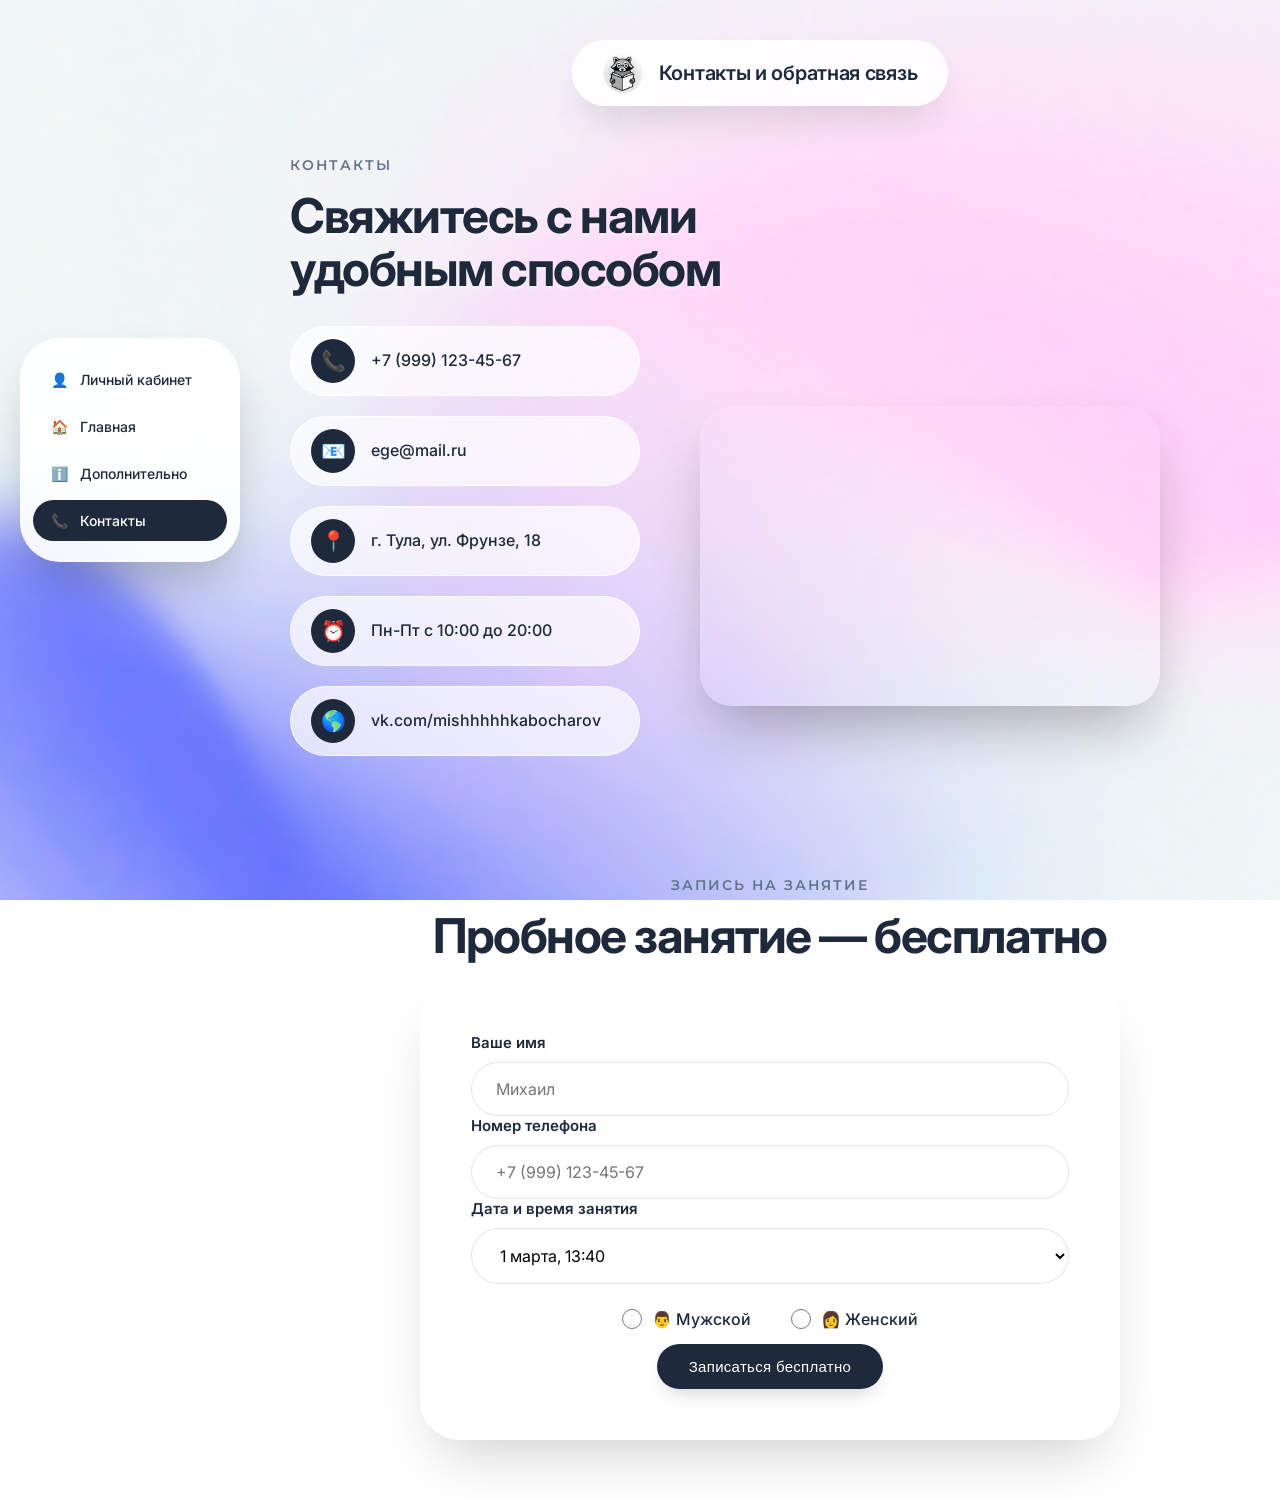
==== contacts.html @ 45a75437 "Update contacts.html" ====
<!DOCTYPE html>
<html lang="ru">
<head>
    <meta charset="UTF-8">
    <meta name="viewport" content="width=device-width, initial-scale=1.0">
    <title>Контакты — Подготовка к ЕГЭ по информатике</title>
    <link rel="stylesheet" href="/style.css">
    <link href="https://fonts.googleapis.com/css2?family=Inter:wght@400;500;600;700&family=Montserrat:wght@600&display=swap" rel="stylesheet">
    
    <!-- Подключение API Яндекс Карт с вашим ключом -->
    <script src="https://api-maps.yandex.ru/2.1/?apikey=f5c2d8ea-618f-4a41-a942-e3aebcf95d36&lang=ru_RU" type="text/javascript"></script>
</head>
<body>    
    <div class="sidebar">
        <ul>
            <li><a href="lk_prew.html"><span>👤</span> <span>Личный кабинет</span></a></li>
            <li><a href="index.html"><span>🏠</span> <span>Главная</span></a></li>
            <li><a href="info.html"><span>ℹ️</span> <span>Дополнительно</span></a></li>
            <li><a href="contacts.html" class="active"><span>📞</span> <span>Контакты</span></a></li>
        </ul>
    </div>
    
    <div class="head-block">
        <div class="logo" id="logoContainer">
            <img src="logo.png" alt="Логотип" onerror="this.src='data:image/svg+xml;utf8,<svg xmlns=\'http://www.w3.org/2000/svg\' width=\'40\' height=\'40\' viewBox=\'0 0 24 24\'><circle cx=\'12\' cy=\'12\' r=\'12\' fill=\'%231e293b\'/><text x=\'6\' y=\'18\' font-family=\'Inter\' font-size=\'14\' fill=\'white\'>ЕГЭ</text></svg>'">
        </div>
        <h1>Контакты и обратная связь</h1>
    </div>
    
    <div id="contacts">
        <div class="contacts-content">
            <h2>КОНТАКТЫ</h2>
            <h3>Свяжитесь с нами удобным способом</h3>
            
            <div class="contact-items">
                <div class="contact-item">
                    <span class="contact-icon">📞</span>
                    <p>+7 (999) 123-45-67</p>
                </div>
                <div class="contact-item">
                    <span class="contact-icon">📧</span>
                    <p>ege@mail.ru</p>
                </div>
                <div class="contact-item">
                    <span class="contact-icon">📍</span>
                    <p>г. Тула, ул. Фрунзе, 18</p>
                </div>
                <div class="contact-item">
                    <span class="contact-icon">⏰</span>
                    <p>Пн-Пт с 10:00 до 20:00</p>
                </div>
                <div class="contact-item">
                    <span class="contact-icon">🌎</span>
                    <p>vk.com/mishhhhhkabocharov</p>
                </div>
            </div>
        </div>
        
        <div class="contacts-photo">
            <!-- Контейнер для Яндекс Карты -->
            <div id="map" style="width: 100%; height: 300px; border-radius: 32px; overflow: hidden; box-shadow: 0 30px 60px -15px rgba(0, 0, 0, 0.3);"></div>
        </div>
    </div>
    
    <div id="booking">
        <div class="text">
            <h2>ЗАПИСЬ НА ЗАНЯТИЕ</h2>
            <h3>Пробное занятие — бесплатно</h3>
            
            <form id="bookingForm" action="#" method="post" onsubmit="return validateForm()">
                <div class="form-group">
                    <label>Ваше имя</label>
                    <input type="text" id="bookingName" placeholder="Михаил">
                    <div class="error-message" id="bookingNameError">Пожалуйста, введите имя</div>
                </div>
                
                <div class="form-group">
                    <label>Номер телефона</label>
                    <input type="text" id="phone" placeholder="+7 (999) 123-45-67">
                    <div class="error-message" id="phoneError">Введите корректный номер телефона</div>
                </div>
                
                <div class="form-group">
                    <label>Дата и время занятия</label>
                    <select name="city" id="city">
                        <option value="1" selected>1 марта, 13:40</option>
                        <option value="2">15 марта, 15:00</option>
                        <option value="3">20 марта, 13:40</option>
                        <option value="4">23 марта, 15:00</option>
                    </select>
                </div>
                
                <div class="form-group radio-group">
                    <label>
                        <input type="radio" name="gender" value="male"> 👨 Мужской
                    </label>
                    <label>
                        <input type="radio" name="gender" value="female"> 👩 Женский
                    </label>
                </div>
                <div class="error-message" id="genderError">Пожалуйста, выберите пол</div>
                
                <input type="submit" value="Записаться бесплатно">
            </form>
        </div>
    </div>

    <!-- Модальное окно для успешной записи -->
    <div id="successModal" style="display: none; position: fixed; top: 0; left: 0; width: 100%; height: 100%; background: rgba(0, 0, 0, 0.5); backdrop-filter: blur(5px); z-index: 2000; justify-content: center; align-items: center;">
        <div style="background: rgba(255, 255, 255, 0.95); backdrop-filter: blur(10px); border-radius: 40px; padding: 40px; max-width: 400px; width: 90%; box-shadow: 0 30px 60px -20px rgba(0, 0, 0, 0.3); text-align: center; animation: modalSlideUp 0.3s ease-out; border: 1px solid rgba(255, 255, 255, 0.8);">
            <div style="font-size: 80px; margin-bottom: 20px; line-height: 1;">✅</div>
            <h3 style="font-size: 28px; font-weight: 700; color: #1e293b; margin-bottom: 15px;">Вы записаны!</h3>
            <p style="font-size: 16px; color: #475569; margin-bottom: 30px; line-height: 1.6;">Спасибо за запись на пробное занятие. Наш менеджер свяжется с вами в ближайшее время для подтверждения.</p>
            <button onclick="closeModal()" style="background: #1e293b; color: white; border: none; padding: 14px 32px; border-radius: 60px; font-size: 16px; font-weight: 500; cursor: pointer; transition: all 0.2s ease; box-shadow: 0 10px 20px -8px rgba(0, 0, 0, 0.2);">Отлично</button>
        </div>
    </div>

    <!-- Добавьте стили для анимации модального окна -->
    <style>
        @keyframes modalSlideUp {
            from {
                opacity: 0;
                transform: translateY(30px);
            }
            to {
                opacity: 1;
                transform: translateY(0);
            }
        }
        
        @media (max-width: 768px) {
            #successModal > div {
                padding: 30px;
                width: 95%;
            }
            
            #successModal h3 {
                font-size: 24px;
            }
            
            #successModal p {
                font-size: 15px;
            }
        }
    </style>

    <script>
        // Инициализация карты
        ymaps.ready(initMap);
        
        function initMap() {
            try {
                // Координаты центра (ул. Фрунзе, 18, Тула)
                var mapCenter = [54.189371, 37.590821];
                
                var map = new ymaps.Map('map', {
                    center: mapCenter,
                    zoom: 16,
                    controls: ['zoomControl', 'fullscreenControl']
                });
                
                // Создание метки
                var placemark = new ymaps.Placemark(mapCenter, {
                    hintContent: 'ул. Фрунзе, 18',
                    balloonContent: '<strong>Подготовка к ЕГЭ</strong><br>ул. Фрунзе, 18<br>Тула'
                }, {
                    preset: 'islands#redIcon',
                    iconColor: '#1e293b'
                });
                
                map.geoObjects.add(placemark);
                
                // Адаптация карты при изменении размера окна
                window.addEventListener('resize', function() {
                    map.container.fitToViewport();
                });
            } catch (error) {
                console.error('Ошибка загрузки карты:', error);
                document.getElementById('map').innerHTML = '<div style="width: 100%; height: 100%; background: #f1f5f9; display: flex; align-items: center; justify-content: center; border-radius: 32px;"><p style="color: #64748b;">Карта временно недоступна</p></div>';
            }
        }
        
        // Функция открытия модального окна
        function showSuccessModal() {
            const modal = document.getElementById('successModal');
            modal.style.display = 'flex';
            
            // Блокируем прокрутку страницы
            document.body.style.overflow = 'hidden';
        }
        
        // Функция закрытия модального окна
        function closeModal() {
            const modal = document.getElementById('successModal');
            modal.style.display = 'none';
            
            // Возвращаем прокрутку
            document.body.style.overflow = 'auto';
            
            // Опционально: очищаем форму
            document.getElementById('bookingForm').reset();
        }
        
        // Закрытие по клику вне модального окна
        window.onclick = function(event) {
            const modal = document.getElementById('successModal');
            if (event.target === modal) {
                closeModal();
            }
        }
        
        // Закрытие по нажатию Escape
        document.addEventListener('keydown', function(event) {
            if (event.key === 'Escape') {
                const modal = document.getElementById('successModal');
                if (modal.style.display === 'flex') {
                    closeModal();
                }
            }
        });
        
        function validateForm() {
            let isValid = true;
            
            // Имя
            const nameInput = document.getElementById('bookingName');
            const nameError = document.getElementById('bookingNameError');
            if (nameInput.value.trim() === '') {
                nameInput.classList.add('error');
                nameError.classList.add('show');
                isValid = false;
            } else {
                nameInput.classList.remove('error');
                nameError.classList.remove('show');
            }
            
            // Телефон
            const phoneInput = document.getElementById('phone');
            const phoneError = document.getElementById('phoneError');
            const phoneRegex = /^\+7\s?\(?\d{3}\)?\s?\d{3}\s?-?\d{2}\s?-?\d{2}$/;
            if (phoneInput.value.trim() === '' || !phoneRegex.test(phoneInput.value.trim())) {
                phoneInput.classList.add('error');
                phoneError.classList.add('show');
                isValid = false;
            } else {
                phoneInput.classList.remove('error');
                phoneError.classList.remove('show');
            }
            
            // Пол
            const genderMale = document.querySelector('input[name="gender"][value="male"]');
            const genderFemale = document.querySelector('input[name="gender"][value="female"]');
            const genderError = document.getElementById('genderError');
            if (!genderMale.checked && !genderFemale.checked) {
                genderError.classList.add('show');
                isValid = false;
            } else {
                genderError.classList.remove('show');
            }
            
            if (isValid) {
                // Показываем модальное окно вместо alert
                showSuccessModal();
                
                // Здесь можно добавить реальную отправку формы
                console.log('Форма отправлена:', {
                    name: nameInput.value.trim(),
                    phone: phoneInput.value.trim(),
                    date: document.getElementById('city').value,
                    gender: genderMale.checked ? 'male' : 'female'
                });
            }
            
            return false; // Отключаем реальную отправку для демонстрации
        }
    </script>
</body>
</html>
---- style.css ----
��/ *   = = = = =   !+  !"  = = = = =   * /  
 *   {  
         m a r g i n :   0 ;  
         p a d d i n g :   0 ;  
         b o x - s i z i n g :   b o r d e r - b o x ;  
 }  
  
 b o d y   {  
         f o n t - f a m i l y :   ' I n t e r ' ,   - a p p l e - s y s t e m ,   B l i n k M a c S y s t e m F o n t ,   ' S e g o e   U I ' ,   R o b o t o ,   s a n s - s e r i f ;  
         b a c k g r o u n d :   u r l ( ' . . / b a c k g . j p g ' )   n o - r e p e a t   c e n t e r   c e n t e r   f i x e d ;  
         b a c k g r o u n d - s i z e :   c o v e r ;  
         m i n - h e i g h t :   1 0 0 v h ;  
         d i s p l a y :   f l e x ;  
         f l e x - d i r e c t i o n :   c o l u m n ;  
         a l i g n - i t e m s :   c e n t e r ;  
         p o s i t i o n :   r e l a t i v e ;  
         p a d d i n g :   2 0 p x ;  
         c o l o r :   # 1 e 2 9 3 b ;  
 }  
  
 / *   = = = = =   &/  = = = = =   * /  
 . s i d e b a r   {  
         p o s i t i o n :   f i x e d ;  
         l e f t :   2 0 p x ;  
         t o p :   5 0 % ;  
         t r a n s f o r m :   t r a n s l a t e Y ( - 5 0 % ) ;  
         b a c k g r o u n d :   r g b a ( 2 5 5 ,   2 5 5 ,   2 5 5 ,   0 . 9 ) ;  
         b a c k d r o p - f i l t e r :   b l u r ( 1 0 p x ) ;  
         - w e b k i t - b a c k d r o p - f i l t e r :   b l u r ( 1 0 p x ) ;  
         b o r d e r - r a d i u s :   4 0 p x ;  
         p a d d i n g :   2 0 p x   1 2 p x ;  
         w i d t h :   2 2 0 p x ;   / *   #25;8G8;8  H8@8=C  * /  
         b o x - s h a d o w :   0   2 5 p x   5 0 p x   - 1 2 p x   r g b a ( 0 ,   0 ,   0 ,   0 . 2 5 ) ;  
         z - i n d e x :   1 0 0 0 ;  
         b o r d e r :   1 p x   s o l i d   r g b a ( 2 5 5 ,   2 5 5 ,   2 5 5 ,   0 . 5 ) ;  
 }  
  
 . s i d e b a r   u l   {  
         l i s t - s t y l e :   n o n e ;  
         d i s p l a y :   f l e x ;  
         f l e x - d i r e c t i o n :   c o l u m n ;  
         g a p :   6 p x ;  
 }  
  
 . s i d e b a r   a   {  
         t e x t - d e c o r a t i o n :   n o n e ;  
         c o l o r :   # 1 e 2 9 3 b ;  
         f o n t - w e i g h t :   5 0 0 ;  
         p a d d i n g :   1 2 p x   1 8 p x ;  
         d i s p l a y :   b l o c k ;  
         b o r d e r - r a d i u s :   2 4 p x ;  
         t r a n s i t i o n :   a l l   0 . 2 s   e a s e ;  
         f o n t - s i z e :   1 4 p x ;  
         w h i t e - s p a c e :   n o w r a p ;   / *   0?@5I05<  ?5@5=>A  B5:AB0  * /  
 }  
  
 . s i d e b a r   a : h o v e r ,  
 . s i d e b a r   a . a c t i v e   {  
         b a c k g r o u n d :   # 1 e 2 9 3 b ;  
         c o l o r :   w h i t e ;  
 }  
  
 / *   !B8;8  4;O  s p a n   2=CB@8  AAK;>:  <5=N  * /  
 . s i d e b a r   a   s p a n   {  
         d i s p l a y :   i n l i n e ;  
 }  
  
 . s i d e b a r   a   s p a n : f i r s t - c h i l d   {  
         m a r g i n - r i g h t :   8 p x ;  
 }  
  
 / *   = = = = =   (  = = = = =   * /  
 . h e a d - b l o c k   {  
         b a c k g r o u n d :   r g b a ( 2 5 5 ,   2 5 5 ,   2 5 5 ,   0 . 9 ) ;  
         b a c k d r o p - f i l t e r :   b l u r ( 1 0 p x ) ;  
         - w e b k i t - b a c k d r o p - f i l t e r :   b l u r ( 1 0 p x ) ;  
         b o r d e r - r a d i u s :   4 0 p x ;  
         p a d d i n g :   1 2 p x   3 0 p x ;  
         d i s p l a y :   f l e x ;  
         a l i g n - i t e m s :   c e n t e r ;  
         g a p :   1 6 p x ;  
         m a r g i n - t o p :   2 0 p x ;  
         m a r g i n - l e f t :   2 4 0 p x ;  
         b o x - s h a d o w :   0   2 0 p x   4 0 p x   - 1 2 p x   r g b a ( 0 ,   0 ,   0 ,   0 . 1 5 ) ;  
         b o r d e r :   1 p x   s o l i d   r g b a ( 2 5 5 ,   2 5 5 ,   2 5 5 ,   0 . 6 ) ;  
         w i d t h :   f i t - c o n t e n t ;  
 }  
  
 . l o g o   {  
         w i d t h :   4 0 p x ;  
         h e i g h t :   4 0 p x ;  
         b a c k g r o u n d :   # 1 e 2 9 3 b ;  
         b o r d e r - r a d i u s :   2 0 p x ;  
         d i s p l a y :   f l e x ;  
         a l i g n - i t e m s :   c e n t e r ;  
         j u s t i f y - c o n t e n t :   c e n t e r ;  
         o v e r f l o w :   h i d d e n ;  
 }  
  
 . l o g o   i m g   {  
         w i d t h :   1 0 0 % ;  
         h e i g h t :   1 0 0 % ;  
         o b j e c t - f i t :   c o v e r ;  
         d i s p l a y :   b l o c k ;  
 }  
  
 h 1   {  
         m a r g i n :   0 ;  
         f o n t - s i z e :   2 0 p x ;  
         f o n t - w e i g h t :   6 0 0 ;  
         c o l o r :   # 1 e 2 9 3 b ;  
         l e t t e r - s p a c i n g :   - 0 . 3 p x ;  
 }  
  
 / *   = = = = =   !+  !&  = = = = =   * /  
 # a b o u t ,   # n e w s ,   # c o n t a c t s ,   # b o o k i n g ,   # a b o u t - c o u r s e ,   # l o g i n - s e c t i o n ,  
 # s t u d e n t - c a b i n e t ,   # t e a c h e r - c a b i n e t ,   # l a b - w o r k   {  
         m a r g i n - t o p :   3 0 p x ;  
         m a r g i n - l e f t :   2 6 0 p x ;   / *   #25;8G8;8  >BABC?  87- 70  1>;55  H8@>:>3>  <5=N  * /  
         w i d t h :   1 0 0 0 p x ;  
         m a x - w i d t h :   c a l c ( 1 0 0 %   -   2 8 0 p x ) ;  
         s c r o l l - m a r g i n - t o p :   3 0 p x ;  
         p a d d i n g :   2 0 p x   0   4 0 p x   0 ;  
 }  
  
 / *   !?5F80;L=>  4;O  AB@0=8FK  2E>40  * /  
 # l o g i n - s e c t i o n   {  
         p a d d i n g :   4 0 p x   0   6 0 p x   0 ;  
         d i s p l a y :   f l e x ;  
         j u s t i f y - c o n t e n t :   c e n t e r ;  
         a l i g n - i t e m s :   c e n t e r ;  
         m i n - h e i g h t :   c a l c ( 1 0 0 v h   -   2 0 0 p x ) ;  
 }  
  
 / *   = = = = =   &  = = = = =   * /  
 @ k e y f r a m e s   s l i d e U p   {  
         f r o m   {   o p a c i t y :   0 ;   t r a n s f o r m :   t r a n s l a t e Y ( 4 0 p x ) ;   }  
         t o   {   o p a c i t y :   1 ;   t r a n s f o r m :   t r a n s l a t e Y ( 0 ) ;   }  
 }  
  
 @ k e y f r a m e s   f a d e I n   {  
         f r o m   {   o p a c i t y :   0 ;   }  
         t o   {   o p a c i t y :   1 ;   }  
 }  
  
 # a b o u t ,   # n e w s ,   # c o n t a c t s ,   # b o o k i n g ,   # a b o u t - c o u r s e ,   # l o g i n - s e c t i o n ,  
 # s t u d e n t - c a b i n e t ,   # t e a c h e r - c a b i n e t ,   # l a b - w o r k   {  
         a n i m a t i o n :   s l i d e U p   0 . 6 s   e a s e - o u t ;  
 }  
  
 / *   = = = = =     !  = = = = =   * /  
 # a b o u t   {  
         d i s p l a y :   f l e x ;  
         g a p :   5 0 p x ;  
         a l i g n - i t e m s :   c e n t e r ;  
 }  
  
 . a b o u t - c o n t e n t   {  
         f l e x :   1 ;  
 }  
  
 . a b o u t - c o n t e n t   h 2 ,  
 . t e x t   h 2 ,  
 . c a b i n e t - h e a d e r   h 2 ,  
 . c o n t a c t s - c o n t e n t   h 2 ,  
 # a b o u t - c o u r s e   . t e x t   h 2   {  
         f o n t - f a m i l y :   ' M o n t s e r r a t ' ,   ' I n t e r ' ,   s a n s - s e r i f ;  
         f o n t - s i z e :   1 4 p x ;  
         f o n t - w e i g h t :   6 0 0 ;  
         l e t t e r - s p a c i n g :   2 p x ;  
         t e x t - t r a n s f o r m :   u p p e r c a s e ;  
         c o l o r :   # 6 4 7 4 8 b ;  
         m a r g i n - b o t t o m :   1 6 p x ;  
 }  
  
 . a b o u t - c o n t e n t   h 3 ,  
 . t e x t   h 3 ,  
 . c a b i n e t - h e a d e r   h 3 ,  
 . c o n t a c t s - c o n t e n t   h 3 ,  
 # a b o u t - c o u r s e   . t e x t   h 3 ,  
 . l o g i n - h e a d e r   h 3 ,  
 . f e a t u r e s - s e c t i o n   h 3 ,  
 . p r i c e s - s e c t i o n   h 3 ,  
 . r e v i e w s - s e c t i o n   h 3   {  
         m a r g i n :   0   0   2 0 p x   0 ;  
         f o n t - s i z e :   4 8 p x ;  
         f o n t - w e i g h t :   7 0 0 ;  
         c o l o r :   # 1 e 2 9 3 b ;  
         l e t t e r - s p a c i n g :   - 1 . 5 p x ;  
         l i n e - h e i g h t :   1 . 1 ;  
         t e x t - s h a d o w :   0   2 p x   4 p x   r g b a ( 2 5 5 , 2 5 5 , 2 5 5 , 0 . 5 ) ;  
 }  
  
 . a b o u t - c o n t e n t   p ,  
 . t e x t   p ,  
 # a b o u t - c o u r s e   . t e x t   p ,  
 . c o n t a c t s - c o n t e n t   p ,  
 . f e a t u r e s - l i s t   p ,  
 . p r i c e - d e s c r i p t i o n ,  
 . r e v i e w - t e x t   {  
         m a r g i n :   0   0   3 0 p x   0 ;  
         f o n t - s i z e :   1 6 p x ;  
         l i n e - h e i g h t :   1 . 7 ;  
         c o l o r :   # 3 3 4 1 5 5 ;  
         m a x - w i d t h :   5 0 0 p x ;  
 }  
  
 . a b o u t - p h o t o   {  
         f l e x :   1 ;  
         m a x - w i d t h :   4 0 0 p x ;  
 }  
  
 . p h o t o ,  
 . c o n t a c t s - p h o t o   . p h o t o   {  
         w i d t h :   1 0 0 % ;  
         b o r d e r - r a d i u s :   2 4 p x ;  
         o v e r f l o w :   h i d d e n ;  
         b o x - s h a d o w :   0   3 0 p x   6 0 p x   - 1 5 p x   r g b a ( 0 ,   0 ,   0 ,   0 . 3 ) ;  
 }  
  
 . p h o t o   i m g   {  
         w i d t h :   1 0 0 % ;  
         h e i g h t :   a u t o ;  
         d i s p l a y :   b l o c k ;  
 }  
  
 / *   = = = = =     = = = = =   * /  
 . b t n ,  
 . p r i c e - b t n ,  
 . l o g i n - b t n ,  
 . c h e c k - b t n ,  
 i n p u t [ t y p e = " s u b m i t " ]   {  
         d i s p l a y :   i n l i n e - b l o c k ;  
         b a c k g r o u n d :   # 1 e 2 9 3 b ;  
         c o l o r :   w h i t e ;  
         t e x t - d e c o r a t i o n :   n o n e ;  
         p a d d i n g :   1 4 p x   3 2 p x ;  
         b o r d e r - r a d i u s :   4 0 p x ;  
         f o n t - w e i g h t :   5 0 0 ;  
         f o n t - s i z e :   1 5 p x ;  
         l e t t e r - s p a c i n g :   0 . 3 p x ;  
         t r a n s i t i o n :   a l l   0 . 3 s   e a s e ;  
         b o r d e r :   n o n e ;  
         c u r s o r :   p o i n t e r ;  
         b o x - s h a d o w :   0   1 0 p x   2 0 p x   - 8 p x   r g b a ( 0 ,   0 ,   0 ,   0 . 2 ) ;  
 }  
  
 . b t n : h o v e r ,  
 . p r i c e - b t n : h o v e r ,  
 . l o g i n - b t n : h o v e r ,  
 . c h e c k - b t n : h o v e r ,  
 i n p u t [ t y p e = " s u b m i t " ] : h o v e r   {  
         b a c k g r o u n d :   # 0 f 1 7 2 a ;  
         t r a n s f o r m :   t r a n s l a t e Y ( - 3 p x ) ;  
         b o x - s h a d o w :   0   1 5 p x   3 0 p x   - 8 p x   r g b a ( 0 ,   0 ,   0 ,   0 . 3 ) ;  
 }  
  
 . p r i c e - b t n . o u t l i n e   {  
         b a c k g r o u n d :   t r a n s p a r e n t ;  
         c o l o r :   # 1 e 2 9 3 b ;  
         b o r d e r :   2 p x   s o l i d   # 1 e 2 9 3 b ;  
 }  
  
 . p r i c e - b t n . o u t l i n e : h o v e r   {  
         b a c k g r o u n d :   # 1 e 2 9 3 b ;  
         c o l o r :   w h i t e ;  
 }  
  
 / *   !?5F80;L=>  4;O  :=>?:8  2E>40  * /  
 . l o g i n - b t n   {  
         w i d t h :   8 0 % ;  
         d i s p l a y :   b l o c k ;  
         m a r g i n :   3 0 p x   a u t o   0   a u t o ;  
         p a d d i n g :   2 2 p x   3 2 p x ;  
         f o n t - s i z e :   2 0 p x ;  
         f o n t - w e i g h t :   6 0 0 ;  
 }  
  
 . p d f - b u t t o n   {  
         d i s p l a y :   f l e x ;  
         a l i g n - i t e m s :   c e n t e r ;  
         g a p :   8 p x ;  
         b a c k g r o u n d :   # d c 2 6 2 6 ;  
         c o l o r :   w h i t e ;  
         b o r d e r :   n o n e ;  
         p a d d i n g :   1 0 p x   2 0 p x ;  
         b o r d e r - r a d i u s :   4 0 p x ;  
         f o n t - s i z e :   1 4 p x ;  
         f o n t - w e i g h t :   6 0 0 ;  
         c u r s o r :   p o i n t e r ;  
         t r a n s i t i o n :   a l l   0 . 2 s   e a s e ;  
         t e x t - d e c o r a t i o n :   n o n e ;  
         b o r d e r :   1 p x   s o l i d   r g b a ( 2 5 5 ,   2 5 5 ,   2 5 5 ,   0 . 1 ) ;  
 }  
  
 . p d f - b u t t o n : h o v e r   {  
         b a c k g r o u n d :   # b 9 1 c 1 c ;  
         t r a n s f o r m :   s c a l e ( 1 . 0 5 ) ;  
         b o x - s h a d o w :   0   1 0 p x   2 0 p x   - 1 0 p x   r g b a ( 2 2 0 ,   3 8 ,   3 8 ,   0 . 5 ) ;  
 }  
  
 . p d f - b u t t o n : a c t i v e   {  
         t r a n s f o r m :   s c a l e ( 0 . 9 5 ) ;  
 }  
  
 . p d f - b u t t o n   s p a n   {  
         f o n t - s i z e :   1 8 p x ;  
 }  
  
 / *   = = = = =   !"  = = = = =   * /  
 # n e w s   . t e x t   h 2   {  
         m a r g i n - b o t t o m :   3 0 p x ;  
 }  
  
 . n e w s - g r i d   {  
         d i s p l a y :   g r i d ;  
         g r i d - t e m p l a t e - c o l u m n s :   r e p e a t ( 2 ,   1 f r ) ;  
         g a p :   3 0 p x ;  
 }  
  
 . n e w s - c a r d   {  
         b a c k g r o u n d :   r g b a ( 2 5 5 ,   2 5 5 ,   2 5 5 ,   0 . 9 ) ;  
         b a c k d r o p - f i l t e r :   b l u r ( 1 0 p x ) ;  
         - w e b k i t - b a c k d r o p - f i l t e r :   b l u r ( 1 0 p x ) ;  
         b o r d e r - r a d i u s :   2 4 p x ;  
         p a d d i n g :   2 8 p x ;  
         b o r d e r :   1 p x   s o l i d   r g b a ( 2 5 5 ,   2 5 5 ,   2 5 5 ,   0 . 8 ) ;  
         b o x - s h a d o w :   0   2 0 p x   4 0 p x   - 1 5 p x   r g b a ( 0 ,   0 ,   0 ,   0 . 1 5 ) ;  
 }  
  
 . n e w s - d a t e   {  
         f o n t - s i z e :   1 3 p x ;  
         c o l o r :   # 6 4 7 4 8 b ;  
         f o n t - w e i g h t :   5 0 0 ;  
         m a r g i n - b o t t o m :   1 0 p x ;  
         d i s p l a y :   b l o c k ;  
         t e x t - t r a n s f o r m :   u p p e r c a s e ;  
         l e t t e r - s p a c i n g :   0 . 5 p x ;  
 }  
  
 . n e w s - t i t l e   {  
         f o n t - s i z e :   2 0 p x ;  
         f o n t - w e i g h t :   7 0 0 ;  
         c o l o r :   # 1 e 2 9 3 b ;  
         m a r g i n - b o t t o m :   1 0 p x ;  
         l i n e - h e i g h t :   1 . 4 ;  
 }  
  
 . n e w s - e x c e r p t   {  
         f o n t - s i z e :   1 5 p x ;  
         c o l o r :   # 4 7 5 5 6 9 ;  
         l i n e - h e i g h t :   1 . 6 ;  
 }  
  
 / *   = = = = =   ""+  = = = = =   * /  
 # c o n t a c t s   {  
         d i s p l a y :   f l e x ;  
         g a p :   4 0 p x ;  
         a l i g n - i t e m s :   f l e x - s t a r t ;  
 }  
  
 . c o n t a c t s - c o n t e n t   {  
         f l e x :   1 ;  
 }  
  
 . c o n t a c t s - c o n t e n t   h 3   {  
         m a r g i n - b o t t o m :   3 0 p x ;  
 }  
  
 . c o n t a c t - i t e m s   {  
         m a r g i n :   3 0 p x   0 ;  
 }  
  
 . c o n t a c t - i t e m   {  
         d i s p l a y :   f l e x ;  
         a l i g n - i t e m s :   c e n t e r ;  
         g a p :   1 6 p x ;  
         m a r g i n :   2 0 p x   0 ;  
         b a c k g r o u n d :   r g b a ( 2 5 5 ,   2 5 5 ,   2 5 5 ,   0 . 7 ) ;  
         b a c k d r o p - f i l t e r :   b l u r ( 5 p x ) ;  
         - w e b k i t - b a c k d r o p - f i l t e r :   b l u r ( 5 p x ) ;  
         p a d d i n g :   1 2 p x   2 0 p x ;  
         b o r d e r - r a d i u s :   6 0 p x ;  
         b o r d e r :   1 p x   s o l i d   r g b a ( 2 5 5 ,   2 5 5 ,   2 5 5 ,   0 . 8 ) ;  
         m a x - w i d t h :   3 5 0 p x ;  
         t r a n s i t i o n :   t r a n s f o r m   0 . 2 s   e a s e ;  
 }  
  
 . c o n t a c t - i t e m : h o v e r   {  
         t r a n s f o r m :   t r a n s l a t e X ( 5 p x ) ;  
         b a c k g r o u n d :   r g b a ( 2 5 5 ,   2 5 5 ,   2 5 5 ,   0 . 9 ) ;  
 }  
  
 . c o n t a c t - i c o n   {  
         w i d t h :   4 4 p x ;  
         h e i g h t :   4 4 p x ;  
         b a c k g r o u n d :   # 1 e 2 9 3 b ;  
         b o r d e r - r a d i u s :   2 2 p x ;  
         d i s p l a y :   f l e x ;  
         a l i g n - i t e m s :   c e n t e r ;  
         j u s t i f y - c o n t e n t :   c e n t e r ;  
         c o l o r :   w h i t e ;  
         f o n t - s i z e :   2 0 p x ;  
         f l e x - s h r i n k :   0 ;  
 }  
  
 . c o n t a c t - i t e m   p   {  
         m a r g i n :   0 ;  
         f o n t - s i z e :   1 6 p x ;  
         f o n t - w e i g h t :   5 0 0 ;  
         c o l o r :   # 1 e 2 9 3 b ;  
 }  
  
 . c o n t a c t s - p h o t o   {  
         f l e x :   1 ;  
         m a x - w i d t h :   7 0 0 p x ;  
         p o s i t i o n :   r e l a t i v e ;  
         l e f t :   - 9 0 p x ;  
         t o p :   2 5 0 p x ;  
 }  
  
 / *   = = = = =   $ +  = = = = =   * /  
 # b o o k i n g   {  
         d i s p l a y :   f l e x ;  
         j u s t i f y - c o n t e n t :   c e n t e r ;  
 }  
  
 # b o o k i n g   . t e x t   {  
         t e x t - a l i g n :   c e n t e r ;  
         m a x - w i d t h :   7 0 0 p x ;  
         w i d t h :   1 0 0 % ;  
 }  
  
 f o r m ,  
 . l o g i n - c a r d   {  
         b a c k g r o u n d :   r g b a ( 2 5 5 ,   2 5 5 ,   2 5 5 ,   0 . 7 ) ;  
         b a c k d r o p - f i l t e r :   b l u r ( 1 0 p x ) ;  
         - w e b k i t - b a c k d r o p - f i l t e r :   b l u r ( 1 0 p x ) ;  
         b o r d e r - r a d i u s :   4 0 p x ;  
         p a d d i n g :   5 0 p x ;  
         b o r d e r :   1 p x   s o l i d   r g b a ( 2 5 5 ,   2 5 5 ,   2 5 5 ,   0 . 8 ) ;  
         w i d t h :   1 0 0 % ;  
         b o x - s h a d o w :   0   3 0 p x   6 0 p x   - 2 0 p x   r g b a ( 0 ,   0 ,   0 ,   0 . 2 ) ;  
         m a r g i n :   0   a u t o ;  
 }  
  
 . l o g i n - c o n t a i n e r   {  
         m a x - w i d t h :   5 5 0 p x ;  
         w i d t h :   1 0 0 % ;  
         m a r g i n :   0   a u t o ;  
 }  
  
 f o r m   p   {  
         m a r g i n :   0   0   2 5 p x   0 ;  
 }  
  
 f o r m   l a b e l ,  
 . f o r m - g r o u p   l a b e l   {  
         d i s p l a y :   b l o c k ;  
         m a r g i n - b o t t o m :   1 0 p x ;  
         f o n t - w e i g h t :   6 0 0 ;  
         c o l o r :   # 1 e 2 9 3 b ;  
         f o n t - s i z e :   1 5 p x ;  
         t e x t - a l i g n :   l e f t ;  
 }  
  
 i n p u t [ t y p e = " t e x t " ] ,  
 i n p u t [ t y p e = " e m a i l " ] ,  
 i n p u t [ t y p e = " p a s s w o r d " ] ,  
 s e l e c t   {  
         w i d t h :   1 0 0 % ;  
         p a d d i n g :   1 6 p x   2 4 p x ;  
         b o r d e r :   1 p x   s o l i d   r g b a ( 0 ,   0 ,   0 ,   0 . 1 ) ;  
         b o r d e r - r a d i u s :   6 0 p x ;  
         f o n t - s i z e :   1 6 p x ;  
         o u t l i n e :   n o n e ;  
         b a c k g r o u n d :   w h i t e ;  
         t r a n s i t i o n :   a l l   0 . 2 s   e a s e ;  
         f o n t - f a m i l y :   i n h e r i t ;  
 }  
  
 i n p u t [ t y p e = " t e x t " ] : f o c u s ,  
 i n p u t [ t y p e = " e m a i l " ] : f o c u s ,  
 i n p u t [ t y p e = " p a s s w o r d " ] : f o c u s ,  
 s e l e c t : f o c u s   {  
         b o r d e r - c o l o r :   # 1 e 2 9 3 b ;  
         b o x - s h a d o w :   0   0   0   4 p x   r g b a ( 3 0 ,   4 1 ,   5 9 ,   0 . 1 ) ;  
 }  
  
 i n p u t [ t y p e = " r a d i o " ]   {  
         m a r g i n - r i g h t :   1 0 p x ;  
         w i d t h :   2 0 p x ;  
         h e i g h t :   2 0 p x ;  
         a c c e n t - c o l o r :   # 1 e 2 9 3 b ;  
 }  
  
 . r a d i o - g r o u p   {  
         d i s p l a y :   f l e x ;  
         g a p :   4 0 p x ;  
         m a r g i n :   2 5 p x   0   1 5 p x   0 ;  
         j u s t i f y - c o n t e n t :   c e n t e r ;  
 }  
  
 . r a d i o - g r o u p   l a b e l   {  
         d i s p l a y :   f l e x ;  
         a l i g n - i t e m s :   c e n t e r ;  
         m a r g i n :   0 ;  
         f o n t - w e i g h t :   5 0 0 ;  
         f o n t - s i z e :   1 6 p x ;  
         c u r s o r :   p o i n t e r ;  
 }  
  
 . e r r o r - m e s s a g e   {  
         c o l o r :   # d c 2 6 2 6 ;  
         f o n t - s i z e :   1 4 p x ;  
         m a r g i n - t o p :   8 p x ;  
         m a r g i n - l e f t :   2 0 p x ;  
         d i s p l a y :   n o n e ;  
         t e x t - a l i g n :   l e f t ;  
 }  
  
 . e r r o r - m e s s a g e . s h o w   {  
         d i s p l a y :   b l o c k ;  
 }  
  
 i n p u t . e r r o r ,  
 s e l e c t . e r r o r   {  
         b o r d e r - c o l o r :   # d c 2 6 2 6 ;  
         b a c k g r o u n d - c o l o r :   # f e f 2 f 2 ;  
 }  
  
 . s u c c e s s - m e s s a g e   {  
         c o l o r :   # 0 5 9 6 6 9 ;  
         t e x t - a l i g n :   c e n t e r ;  
         m a r g i n - t o p :   1 5 p x ;  
         f o n t - s i z e :   1 5 p x ;  
         d i s p l a y :   n o n e ;  
         b a c k g r o u n d :   r g b a ( 1 6 7 ,   2 4 3 ,   2 0 8 ,   0 . 5 ) ;  
         p a d d i n g :   1 5 p x ;  
         b o r d e r - r a d i u s :   6 0 p x ;  
         b a c k d r o p - f i l t e r :   b l u r ( 5 p x ) ;  
         b o r d e r :   1 p x   s o l i d   r g b a ( 5 ,   1 5 0 ,   1 0 5 ,   0 . 2 ) ;  
 }  
  
 / *   = = = = =   '+  "  ( >1I85  AB8;8)   = = = = =   * /  
 . c a b i n e t - h e a d e r   {  
         m a r g i n - b o t t o m :   4 0 p x ;  
 }  
  
 . c a b i n e t - h e a d e r   h 3   {  
         f o n t - s i z e :   4 8 p x ;  
 }  
  
 . w e l c o m e - m e s s a g e   {  
         f o n t - s i z e :   2 4 p x ;  
         f o n t - w e i g h t :   6 0 0 ;  
         c o l o r :   # 1 e 2 9 3 b ;  
         m a r g i n - b o t t o m :   1 0 p x ;  
 }  
  
 . w e l c o m e - m e s s a g e   s p a n   {  
         b a c k g r o u n d :   r g b a ( 2 5 5 ,   2 5 5 ,   2 5 5 ,   0 . 7 ) ;  
         b a c k d r o p - f i l t e r :   b l u r ( 5 p x ) ;  
         p a d d i n g :   5 p x   1 5 p x ;  
         b o r d e r - r a d i u s :   4 0 p x ;  
         d i s p l a y :   i n l i n e - b l o c k ;  
 }  
  
 . p r o f i l e - c a r d   {  
         b a c k g r o u n d :   r g b a ( 2 5 5 ,   2 5 5 ,   2 5 5 ,   0 . 7 ) ;  
         b a c k d r o p - f i l t e r :   b l u r ( 1 0 p x ) ;  
         - w e b k i t - b a c k d r o p - f i l t e r :   b l u r ( 1 0 p x ) ;  
         b o r d e r - r a d i u s :   4 0 p x ;  
         p a d d i n g :   4 0 p x ;  
         b o r d e r :   1 p x   s o l i d   r g b a ( 2 5 5 ,   2 5 5 ,   2 5 5 ,   0 . 8 ) ;  
         b o x - s h a d o w :   0   3 0 p x   6 0 p x   - 2 0 p x   r g b a ( 0 ,   0 ,   0 ,   0 . 2 ) ;  
         m a r g i n - b o t t o m :   3 0 p x ;  
 }  
  
 . p r o f i l e - c a r d   h 3   {  
         f o n t - s i z e :   2 4 p x ;  
         f o n t - w e i g h t :   7 0 0 ;  
         c o l o r :   # 1 e 2 9 3 b ;  
         m a r g i n :   3 0 p x   0   2 0 p x   0 ;  
         l e t t e r - s p a c i n g :   - 0 . 5 p x ;  
 }  
  
 . p r o f i l e - c a r d   h 3 : f i r s t - o f - t y p e   {  
         m a r g i n - t o p :   0 ;  
 }  
  
 . s t a t s - g r i d   {  
         d i s p l a y :   g r i d ;  
         g r i d - t e m p l a t e - c o l u m n s :   r e p e a t ( 2 ,   1 f r ) ;  
         g a p :   2 0 p x ;  
         m a r g i n :   2 0 p x   0   3 0 p x   0 ;  
 }  
  
 . s t a t - i t e m   {  
         b a c k g r o u n d :   r g b a ( 2 5 5 ,   2 5 5 ,   2 5 5 ,   0 . 5 ) ;  
         b a c k d r o p - f i l t e r :   b l u r ( 5 p x ) ;  
         - w e b k i t - b a c k d r o p - f i l t e r :   b l u r ( 5 p x ) ;  
         b o r d e r - r a d i u s :   3 2 p x ;  
         p a d d i n g :   3 0 p x   2 0 p x ;  
         t e x t - a l i g n :   c e n t e r ;  
         b o r d e r :   1 p x   s o l i d   r g b a ( 2 5 5 ,   2 5 5 ,   2 5 5 ,   0 . 6 ) ;  
         t r a n s i t i o n :   t r a n s f o r m   0 . 2 s   e a s e ;  
 }  
  
 . s t a t - i t e m : h o v e r   {  
         t r a n s f o r m :   t r a n s l a t e Y ( - 5 p x ) ;  
         b a c k g r o u n d :   r g b a ( 2 5 5 ,   2 5 5 ,   2 5 5 ,   0 . 8 ) ;  
 }  
  
 . s t a t - n u m b e r   {  
         f o n t - s i z e :   4 8 p x ;  
         f o n t - w e i g h t :   7 0 0 ;  
         c o l o r :   # 1 e 2 9 3 b ;  
         l i n e - h e i g h t :   1 ;  
         m a r g i n - b o t t o m :   1 0 p x ;  
 }  
  
 . s t a t - l a b e l   {  
         c o l o r :   # 4 7 5 5 6 9 ;  
         f o n t - s i z e :   1 6 p x ;  
         f o n t - w e i g h t :   5 0 0 ;  
 }  
  
 . p r o g r e s s - s e c t i o n   {  
         m a r g i n :   3 0 p x   0 ;  
 }  
  
 . p r o g r e s s - h e a d e r   {  
         d i s p l a y :   f l e x ;  
         j u s t i f y - c o n t e n t :   s p a c e - b e t w e e n ;  
         a l i g n - i t e m s :   c e n t e r ;  
         m a r g i n - b o t t o m :   1 2 p x ;  
 }  
  
 . p r o g r e s s - h e a d e r   s p a n   {  
         f o n t - w e i g h t :   6 0 0 ;  
         c o l o r :   # 1 e 2 9 3 b ;  
         f o n t - s i z e :   1 6 p x ;  
 }  
  
 . p r o g r e s s - b a r   {  
         w i d t h :   1 0 0 % ;  
         h e i g h t :   1 2 p x ;  
         b a c k g r o u n d :   r g b a ( 2 5 5 ,   2 5 5 ,   2 5 5 ,   0 . 5 ) ;  
         b o r d e r - r a d i u s :   2 0 p x ;  
         o v e r f l o w :   h i d d e n ;  
         b o r d e r :   1 p x   s o l i d   r g b a ( 2 5 5 ,   2 5 5 ,   2 5 5 ,   0 . 6 ) ;  
 }  
  
 . p r o g r e s s - f i l l   {  
         h e i g h t :   1 0 0 % ;  
         b a c k g r o u n d :   # 1 e 2 9 3 b ;  
         b o r d e r - r a d i u s :   2 0 p x ;  
         w i d t h :   8 0 % ;  
         t r a n s i t i o n :   w i d t h   0 . 3 s   e a s e ;  
 }  
  
 . s c h e d u l e - l i s t ,  
 . h o m e w o r k - l i s t   {  
         d i s p l a y :   f l e x ;  
         f l e x - d i r e c t i o n :   c o l u m n ;  
         g a p :   1 4 p x ;   / *   #<5=LH05<  @0AAB>O=85  <564C  M;5<5=B0<8  * /  
         m a r g i n :   2 0 p x   0 ;  
 }  
  
 . s c h e d u l e - i t e m   {  
         b a c k g r o u n d :   r g b a ( 2 5 5 ,   2 5 5 ,   2 5 5 ,   0 . 5 ) ;  
         b a c k d r o p - f i l t e r :   b l u r ( 5 p x ) ;  
         - w e b k i t - b a c k d r o p - f i l t e r :   b l u r ( 5 p x ) ;  
         b o r d e r - r a d i u s :   6 0 p x ;  
         p a d d i n g :   1 6 p x   2 4 p x ;  
         d i s p l a y :   f l e x ;  
         a l i g n - i t e m s :   c e n t e r ;  
         g a p :   1 5 p x ;  
         b o r d e r :   1 p x   s o l i d   r g b a ( 2 5 5 ,   2 5 5 ,   2 5 5 ,   0 . 6 ) ;  
         f o n t - s i z e :   1 6 p x ;  
         c o l o r :   # 1 e 2 9 3 b ;  
         f o n t - w e i g h t :   5 0 0 ;  
 }  
  
 . s c h e d u l e - i t e m   s p a n   {  
         f o n t - s i z e :   2 4 p x ;  
 }  
  
 . c h e c k - b t n   {  
         b a c k g r o u n d :   # 1 e 2 9 3 b ;  
         c o l o r :   w h i t e ;  
         b o r d e r :   n o n e ;  
         p a d d i n g :   1 0 p x   2 4 p x ;  
         b o r d e r - r a d i u s :   4 0 p x ;  
         f o n t - w e i g h t :   5 0 0 ;  
         f o n t - s i z e :   1 4 p x ;  
         c u r s o r :   p o i n t e r ;  
         t r a n s i t i o n :   a l l   0 . 2 s   e a s e ;  
         b o x - s h a d o w :   0   5 p x   1 2 p x   - 5 p x   r g b a ( 0 ,   0 ,   0 ,   0 . 2 ) ;  
         t e x t - d e c o r a t i o n :   n o n e ;  
         d i s p l a y :   i n l i n e - b l o c k ;  
         m a r g i n - l e f t :   a u t o ;   / *   -B>  ?@868<05B  :=>?:C  :  ?@02><C  :@0N  * /  
         w h i t e - s p a c e :   n o w r a p ;   / *   0?@5I05<  ?5@5=>A  B5:AB0  * /  
 }  
  
 . c h e c k - b t n : h o v e r   {  
         b a c k g r o u n d :   # 0 f 1 7 2 a ;  
         t r a n s f o r m :   t r a n s l a t e Y ( - 2 p x ) ;  
         b o x - s h a d o w :   0   1 0 p x   2 0 p x   - 8 p x   r g b a ( 0 ,   0 ,   0 ,   0 . 3 ) ;  
 }  
 }  
 / *   #;CGH5==K9  AB8;L  4;O  4><0H=8E  7040=89  ( :0:  C  @0A?8A0=8O)   * /  
 . h o m e w o r k - i t e m   {  
         b a c k g r o u n d :   r g b a ( 2 5 5 ,   2 5 5 ,   2 5 5 ,   0 . 5 ) ;  
         b a c k d r o p - f i l t e r :   b l u r ( 5 p x ) ;  
         - w e b k i t - b a c k d r o p - f i l t e r :   b l u r ( 5 p x ) ;  
         b o r d e r - r a d i u s :   6 0 p x ;  
         p a d d i n g :   1 6 p x   2 4 p x ;  
         d i s p l a y :   f l e x ;  
         a l i g n - i t e m s :   c e n t e r ;  
         g a p :   1 5 p x ;  
         b o r d e r :   1 p x   s o l i d   r g b a ( 2 5 5 ,   2 5 5 ,   2 5 5 ,   0 . 6 ) ;  
         f o n t - s i z e :   1 6 p x ;  
         c o l o r :   # 1 e 2 9 3 b ;  
 }  
  
 . h o m e w o r k - s t a t u s   {  
         w i d t h :   3 2 p x ;  
         h e i g h t :   3 2 p x ;  
         b o r d e r - r a d i u s :   5 0 % ;  
         d i s p l a y :   f l e x ;  
         a l i g n - i t e m s :   c e n t e r ;  
         j u s t i f y - c o n t e n t :   c e n t e r ;  
         f o n t - s i z e :   1 8 p x ;  
         f l e x - s h r i n k :   0 ;  
 }  
  
 . h o m e w o r k - s t a t u s . d o n e   {  
         b a c k g r o u n d :   # 1 0 b 9 8 1 ;  
         c o l o r :   w h i t e ;  
 }  
  
 . h o m e w o r k - s t a t u s . p e n d i n g   {  
         b a c k g r o u n d :   # f 5 9 e 0 b ;  
         c o l o r :   w h i t e ;  
 }  
  
 . h o m e w o r k - i n f o   {  
         f l e x :   1 ;  
         d i s p l a y :   f l e x ;  
         a l i g n - i t e m s :   c e n t e r ;  
         g a p :   1 0 p x ;  
         f l e x - w r a p :   w r a p ;  
 }  
  
 . h o m e w o r k - t i t l e   {  
         f o n t - w e i g h t :   6 0 0 ;  
         c o l o r :   # 1 e 2 9 3 b ;  
 }  
  
 . h o m e w o r k - g r a d e   {  
         f o n t - s i z e :   1 4 p x ;  
         c o l o r :   # 6 4 7 4 8 b ;  
 }  
  
 / *   !BC45=B- A5:F8O  4;O  ?@5?>4020B5;O  * /  
 . s t u d e n t - s e c t i o n   {  
         b a c k g r o u n d :   r g b a ( 2 5 5 ,   2 5 5 ,   2 5 5 ,   0 . 5 ) ;  
         b o r d e r - r a d i u s :   3 2 p x ;  
         p a d d i n g :   2 5 p x ;  
         m a r g i n - b o t t o m :   3 0 p x ;  
         b o r d e r :   1 p x   s o l i d   r g b a ( 2 5 5 ,   2 5 5 ,   2 5 5 ,   0 . 6 ) ;  
 }  
  
 . s t u d e n t - t i t l e   {  
         f o n t - s i z e :   2 0 p x ;  
         f o n t - w e i g h t :   7 0 0 ;  
         c o l o r :   # 1 e 2 9 3 b ;  
         m a r g i n - b o t t o m :   2 0 p x ;  
         d i s p l a y :   f l e x ;  
         a l i g n - i t e m s :   c e n t e r ;  
         g a p :   1 0 p x ;  
 }  
  
 . s t u d e n t - t i t l e   s p a n   {  
         f o n t - s i z e :   2 4 p x ;  
 }  
  
 / *   -;5<5=BK  4;O  ?@5?>4020B5;O  * /  
 . f i l e - i n p u t - g r o u p   {  
         d i s p l a y :   f l e x ;  
         a l i g n - i t e m s :   c e n t e r ;  
         g a p :   1 5 p x ;  
         m a r g i n :   1 5 p x   0 ;  
         f l e x - w r a p :   w r a p ;  
 }  
  
 . f i l e - l a b e l   {  
         b a c k g r o u n d :   w h i t e ;  
         p a d d i n g :   1 0 p x   2 0 p x ;  
         b o r d e r - r a d i u s :   6 0 p x ;  
         f o n t - s i z e :   1 4 p x ;  
         f o n t - w e i g h t :   5 0 0 ;  
         c o l o r :   # 1 e 2 9 3 b ;  
         b o r d e r :   1 p x   s o l i d   r g b a ( 0 ,   0 ,   0 ,   0 . 1 ) ;  
         c u r s o r :   p o i n t e r ;  
         t r a n s i t i o n :   a l l   0 . 2 s   e a s e ;  
 }  
  
 . f i l e - l a b e l : h o v e r   {  
         b a c k g r o u n d :   # 1 e 2 9 3 b ;  
         c o l o r :   w h i t e ;  
 }  
  
 i n p u t [ t y p e = " f i l e " ]   {  
         d i s p l a y :   n o n e ;  
 }  
  
 . c o m m e n t - i n p u t   {  
         d i s p l a y :   f l e x ;  
         a l i g n - i t e m s :   c e n t e r ;  
         g a p :   1 5 p x ;  
         m a r g i n :   1 5 p x   0 ;  
 }  
  
 . c o m m e n t - i n p u t   i n p u t   {  
         f l e x :   1 ;  
         p a d d i n g :   1 4 p x   2 0 p x ;  
         b o r d e r :   1 p x   s o l i d   r g b a ( 0 ,   0 ,   0 ,   0 . 1 ) ;  
         b o r d e r - r a d i u s :   6 0 p x ;  
         f o n t - s i z e :   1 5 p x ;  
         o u t l i n e :   n o n e ;  
         b a c k g r o u n d :   w h i t e ;  
 }  
  
 . c o m m e n t - i n p u t   i n p u t : f o c u s   {  
         b o r d e r - c o l o r :   # 1 e 2 9 3 b ;  
         b o x - s h a d o w :   0   0   0   3 p x   r g b a ( 3 0 ,   4 1 ,   5 9 ,   0 . 1 ) ;  
 }  
  
 / *   AB>@8O  >?5@0F89  * /  
 . o p e r a t i o n s - s e c t i o n   {  
         m a r g i n - t o p :   3 0 p x ;  
 }  
  
 . o p e r a t i o n - i t e m   {  
         d i s p l a y :   f l e x ;  
         a l i g n - i t e m s :   c e n t e r ;  
         j u s t i f y - c o n t e n t :   s p a c e - b e t w e e n ;  
         b a c k g r o u n d :   r g b a ( 2 5 5 ,   2 5 5 ,   2 5 5 ,   0 . 5 ) ;  
         b a c k d r o p - f i l t e r :   b l u r ( 5 p x ) ;  
         - w e b k i t - b a c k d r o p - f i l t e r :   b l u r ( 5 p x ) ;  
         b o r d e r - r a d i u s :   6 0 p x ;  
         p a d d i n g :   1 6 p x   2 4 p x ;  
         b o r d e r :   1 p x   s o l i d   r g b a ( 2 5 5 ,   2 5 5 ,   2 5 5 ,   0 . 6 ) ;  
         t r a n s i t i o n :   a l l   0 . 2 s   e a s e ;  
         m a r g i n - b o t t o m :   1 2 p x ;  
 }  
  
 . o p e r a t i o n - i t e m : h o v e r   {  
         b a c k g r o u n d :   r g b a ( 2 5 5 ,   2 5 5 ,   2 5 5 ,   0 . 8 ) ;  
         t r a n s f o r m :   t r a n s l a t e X ( 5 p x ) ;  
 }  
  
 . o p e r a t i o n - d a t e   {  
         d i s p l a y :   f l e x ;  
         a l i g n - i t e m s :   c e n t e r ;  
         g a p :   1 2 p x ;  
         m i n - w i d t h :   1 2 0 p x ;  
 }  
  
 . o p e r a t i o n - d a t e   s p a n : f i r s t - c h i l d   {  
         f o n t - s i z e :   2 4 p x ;  
 }  
  
 . o p e r a t i o n - d a t e   . d a t e - t e x t   {  
         f o n t - w e i g h t :   6 0 0 ;  
         c o l o r :   # 1 e 2 9 3 b ;  
 }  
  
 . o p e r a t i o n - a m o u n t   {  
         f o n t - w e i g h t :   7 0 0 ;  
         c o l o r :   # 1 e 2 9 3 b ;  
         b a c k g r o u n d :   r g b a ( 2 5 5 ,   2 5 5 ,   2 5 5 ,   0 . 5 ) ;  
         p a d d i n g :   6 p x   1 2 p x ;  
         b o r d e r - r a d i u s :   3 0 p x ;  
         f o n t - s i z e :   1 6 p x ;  
         m a r g i n - r i g h t :   1 5 p x ;  
         t e x t - a l i g n :   c e n t e r ;  
         m i n - w i d t h :   8 0 p x ;  
 }  
  
 . o p e r a t i o n - s t u d e n t   {  
         f l e x :   1 ;  
         c o l o r :   # 4 7 5 5 6 9 ;  
         f o n t - w e i g h t :   5 0 0 ;  
 }  
  
 . o p e r a t i o n s - n o t e   {  
         t e x t - a l i g n :   c e n t e r ;  
         c o l o r :   # 6 4 7 4 8 b ;  
         f o n t - s i z e :   1 4 p x ;  
         m a r g i n - t o p :   1 5 p x ;  
         o p a c i t y :   0 . 8 ;  
         f o n t - s t y l e :   i t a l i c ;  
 }  
  
 / *   = = = = =    " +   "+  = = = = =   * /  
  
 / *   = = = = =   ",/  $ &/  = = = = =   * /  
 . i n f o - g r i d   {  
         d i s p l a y :   g r i d ;  
         g r i d - t e m p l a t e - c o l u m n s :   r e p e a t ( 2 ,   1 f r ) ;  
         g a p :   2 4 p x ;  
         m a r g i n :   4 0 p x   0 ;  
 }  
  
 . i n f o - c a r d   {  
         b a c k g r o u n d :   r g b a ( 2 5 5 ,   2 5 5 ,   2 5 5 ,   0 . 7 ) ;  
         b a c k d r o p - f i l t e r :   b l u r ( 1 0 p x ) ;  
         - w e b k i t - b a c k d r o p - f i l t e r :   b l u r ( 1 0 p x ) ;  
         b o r d e r - r a d i u s :   3 2 p x ;  
         p a d d i n g :   3 2 p x ;  
         b o r d e r :   1 p x   s o l i d   r g b a ( 2 5 5 ,   2 5 5 ,   2 5 5 ,   0 . 8 ) ;  
         b o x - s h a d o w :   0   2 0 p x   4 0 p x   - 1 5 p x   r g b a ( 0 ,   0 ,   0 ,   0 . 1 ) ;  
         t r a n s i t i o n :   t r a n s f o r m   0 . 2 s   e a s e ;  
 }  
  
 . i n f o - c a r d : h o v e r   {  
         t r a n s f o r m :   t r a n s l a t e Y ( - 5 p x ) ;  
         b a c k g r o u n d :   r g b a ( 2 5 5 ,   2 5 5 ,   2 5 5 ,   0 . 9 ) ;  
 }  
  
 . i n f o - i c o n   {  
         f o n t - s i z e :   4 0 p x ;  
         m a r g i n - b o t t o m :   2 0 p x ;  
         d i s p l a y :   b l o c k ;  
 }  
  
 . i n f o - c a r d   h 3   {  
         f o n t - s i z e :   2 4 p x   ! i m p o r t a n t ;  
         f o n t - w e i g h t :   7 0 0   ! i m p o r t a n t ;  
         c o l o r :   # 1 e 2 9 3 b   ! i m p o r t a n t ;  
         m a r g i n - b o t t o m :   1 5 p x   ! i m p o r t a n t ;  
         l e t t e r - s p a c i n g :   - 0 . 5 p x   ! i m p o r t a n t ;  
         t e x t - s h a d o w :   n o n e   ! i m p o r t a n t ;  
 }  
  
 . i n f o - c a r d   p   {  
         f o n t - s i z e :   1 5 p x   ! i m p o r t a n t ;  
         c o l o r :   # 4 7 5 5 6 9   ! i m p o r t a n t ;  
         l i n e - h e i g h t :   1 . 6   ! i m p o r t a n t ;  
         m a r g i n :   0   ! i m p o r t a n t ;  
 }  
  
 . f e a t u r e s - s e c t i o n ,  
 . r e v i e w s - s e c t i o n ,  
 . p r i c e s - s e c t i o n   {  
         b a c k g r o u n d :   r g b a ( 2 5 5 ,   2 5 5 ,   2 5 5 ,   0 . 7 ) ;  
         b a c k d r o p - f i l t e r :   b l u r ( 1 0 p x ) ;  
         - w e b k i t - b a c k d r o p - f i l t e r :   b l u r ( 1 0 p x ) ;  
         b o r d e r - r a d i u s :   4 0 p x ;  
         p a d d i n g :   4 0 p x ;  
         b o r d e r :   1 p x   s o l i d   r g b a ( 2 5 5 ,   2 5 5 ,   2 5 5 ,   0 . 8 ) ;  
         m a r g i n :   4 0 p x   0 ;  
 }  
  
 . f e a t u r e s - s e c t i o n   h 3 ,  
 . p r i c e s - s e c t i o n   h 3 ,  
 . r e v i e w s - s e c t i o n   h 3   {  
         f o n t - s i z e :   3 2 p x   ! i m p o r t a n t ;  
         m a r g i n - b o t t o m :   3 0 p x   ! i m p o r t a n t ;  
 }  
  
 . f e a t u r e s - l i s t   {  
         d i s p l a y :   g r i d ;  
         g r i d - t e m p l a t e - c o l u m n s :   r e p e a t ( 2 ,   1 f r ) ;  
         g a p :   2 0 p x ;  
 }  
  
 . f e a t u r e - i t e m   {  
         d i s p l a y :   f l e x ;  
         a l i g n - i t e m s :   c e n t e r ;  
         g a p :   1 2 p x ;  
         f o n t - s i z e :   1 6 p x ;  
         c o l o r :   # 1 e 2 9 3 b ;  
 }  
  
 . f e a t u r e - i t e m   s p a n   {  
         f o n t - s i z e :   2 4 p x ;  
 }  
  
 . r e v i e w s - g r i d ,  
 . p r i c e s - g r i d   {  
         d i s p l a y :   g r i d ;  
         g r i d - t e m p l a t e - c o l u m n s :   r e p e a t ( 3 ,   1 f r ) ;  
         g a p :   2 4 p x ;  
         m a r g i n - t o p :   3 0 p x ;  
 }  
  
 . p r i c e s - g r i d   {  
         g r i d - t e m p l a t e - c o l u m n s :   r e p e a t ( 2 ,   1 f r ) ;  
 }  
  
 . r e v i e w - c a r d   {  
         b a c k g r o u n d :   w h i t e ;  
         b o r d e r - r a d i u s :   2 8 p x ;  
         p a d d i n g :   2 8 p x ;  
         b o x - s h a d o w :   0   1 0 p x   3 0 p x   - 1 0 p x   r g b a ( 0 ,   0 ,   0 ,   0 . 0 5 ) ;  
 }  
  
 . r e v i e w - a u t h o r   {  
         f o n t - w e i g h t :   7 0 0 ;  
         f o n t - s i z e :   1 8 p x ;  
         c o l o r :   # 1 e 2 9 3 b ;  
         m a r g i n - b o t t o m :   1 2 p x ;  
         d i s p l a y :   b l o c k ;  
 }  
  
 . r e v i e w - t e x t   {  
         f o n t - s i z e :   1 5 p x ;  
         c o l o r :   # 4 7 5 5 6 9 ;  
         l i n e - h e i g h t :   1 . 6 ;  
         m a r g i n :   0 ;  
         f o n t - s t y l e :   i t a l i c ;  
 }  
  
 . r e v i e w - r a t i n g   {  
         c o l o r :   # f b b f 2 4 ;  
         f o n t - s i z e :   1 6 p x ;  
         m a r g i n - t o p :   1 5 p x ;  
         l e t t e r - s p a c i n g :   2 p x ;  
 }  
  
 . p r i c e - c a r d   {  
         b a c k g r o u n d :   r g b a ( 2 5 5 ,   2 5 5 ,   2 5 5 ,   0 . 7 ) ;  
         b a c k d r o p - f i l t e r :   b l u r ( 1 0 p x ) ;  
         - w e b k i t - b a c k d r o p - f i l t e r :   b l u r ( 1 0 p x ) ;  
         b o r d e r - r a d i u s :   4 0 p x ;  
         p a d d i n g :   4 0 p x ;  
         b o r d e r :   1 p x   s o l i d   r g b a ( 2 5 5 ,   2 5 5 ,   2 5 5 ,   0 . 8 ) ;  
         b o x - s h a d o w :   0   3 0 p x   5 0 p x   - 2 0 p x   r g b a ( 0 ,   0 ,   0 ,   0 . 2 ) ;  
         t r a n s i t i o n :   a l l   0 . 3 s   e a s e ;  
         t e x t - a l i g n :   c e n t e r ;  
 }  
  
 . p r i c e - c a r d : h o v e r   {  
         t r a n s f o r m :   t r a n s l a t e Y ( - 8 p x ) ;  
         b a c k g r o u n d :   r g b a ( 2 5 5 ,   2 5 5 ,   2 5 5 ,   0 . 9 5 ) ;  
         b o x - s h a d o w :   0   4 0 p x   6 0 p x   - 2 0 p x   r g b a ( 0 ,   0 ,   0 ,   0 . 3 ) ;  
 }  
  
 . p r i c e - c a r d . p o p u l a r   {  
         b a c k g r o u n d :   w h i t e ;  
         b o r d e r :   2 p x   s o l i d   # 1 e 2 9 3 b ;  
         p o s i t i o n :   r e l a t i v e ;  
 }  
  
 . p r i c e - c a r d . p o p u l a r : : b e f o r e   {  
         c o n t e n t :   " =�%�   5:><5=4C5<" ;  
         p o s i t i o n :   a b s o l u t e ;  
         t o p :   - 1 2 p x ;  
         l e f t :   5 0 % ;  
         t r a n s f o r m :   t r a n s l a t e X ( - 5 0 % ) ;  
         b a c k g r o u n d :   # 1 e 2 9 3 b ;  
         c o l o r :   w h i t e ;  
         p a d d i n g :   4 p x   2 0 p x ;  
         b o r d e r - r a d i u s :   4 0 p x ;  
         f o n t - s i z e :   1 2 p x ;  
         f o n t - w e i g h t :   6 0 0 ;  
         l e t t e r - s p a c i n g :   0 . 5 p x ;  
         w h i t e - s p a c e :   n o w r a p ;  
 }  
  
 . p r i c e - c a r d   h 4   {  
         f o n t - s i z e :   2 8 p x ;  
         f o n t - w e i g h t :   7 0 0 ;  
         c o l o r :   # 1 e 2 9 3 b ;  
         m a r g i n - b o t t o m :   2 0 p x ;  
         l e t t e r - s p a c i n g :   - 0 . 5 p x ;  
 }  
  
 . p r i c e - v a l u e   {  
         f o n t - s i z e :   4 8 p x ;  
         f o n t - w e i g h t :   7 0 0 ;  
         c o l o r :   # 1 e 2 9 3 b ;  
         m a r g i n - b o t t o m :   1 5 p x ;  
 }  
  
 . p r i c e - o l d   {  
         f o n t - s i z e :   2 4 p x ;  
         c o l o r :   # 9 4 a 3 b 8 ;  
         t e x t - d e c o r a t i o n :   l i n e - t h r o u g h ;  
         m a r g i n - r i g h t :   1 0 p x ;  
 }  
  
 . p r i c e - d e s c r i p t i o n   {  
         f o n t - s i z e :   1 6 p x ;  
         c o l o r :   # 6 4 7 4 8 b ;  
         m a r g i n - b o t t o m :   2 5 p x ;  
 }  
  
 . p r i c e - f e a t u r e s   {  
         l i s t - s t y l e :   n o n e ;  
         p a d d i n g :   0 ;  
         m a r g i n :   2 5 p x   0 ;  
         t e x t - a l i g n :   l e f t ;  
 }  
  
 . p r i c e - f e a t u r e s   l i   {  
         p a d d i n g :   8 p x   0 ;  
         c o l o r :   # 3 3 4 1 5 5 ;  
         d i s p l a y :   f l e x ;  
         a l i g n - i t e m s :   c e n t e r ;  
         g a p :   1 0 p x ;  
         f o n t - s i z e :   1 5 p x ;  
 }  
  
 . p r i c e - f e a t u r e s   l i : : b e f o r e   {  
         c o n t e n t :   " '" ;  
         c o l o r :   # 1 e 2 9 3 b ;  
         f o n t - w e i g h t :   7 0 0 ;  
 }  
  
 / *   = = = = =   ",+  -"+  = = = = =   * /  
 . v a r i a n t - b a d g e   {  
         d i s p l a y :   i n l i n e - b l o c k ;  
         b a c k g r o u n d :   l i n e a r - g r a d i e n t ( 1 3 5 d e g ,   # 1 e 2 9 3 b   0 % ,   # 0 f 1 7 2 a   1 0 0 % ) ;  
         c o l o r :   w h i t e ;  
         p a d d i n g :   4 p x   1 2 p x ;  
         b o r d e r - r a d i u s :   4 0 p x ;  
         f o n t - s i z e :   1 2 p x ;  
         f o n t - w e i g h t :   6 0 0 ;  
         m a r g i n - l e f t :   1 5 p x ;  
         l e t t e r - s p a c i n g :   0 . 5 p x ;  
 }  
  
 . i n f o - h i g h l i g h t   {  
         b a c k g r o u n d :   r g b a ( 2 5 5 ,   2 5 5 ,   2 5 5 ,   0 . 8 ) ;  
         b a c k d r o p - f i l t e r :   b l u r ( 1 0 p x ) ;  
         - w e b k i t - b a c k d r o p - f i l t e r :   b l u r ( 1 0 p x ) ;  
         b o r d e r - r a d i u s :   3 2 p x ;  
         p a d d i n g :   2 5 p x   3 0 p x ;  
         m a r g i n - b o t t o m :   3 0 p x ;  
         b o r d e r :   1 p x   s o l i d   r g b a ( 2 5 5 ,   2 5 5 ,   2 5 5 ,   0 . 9 ) ;  
         d i s p l a y :   f l e x ;  
         a l i g n - i t e m s :   c e n t e r ;  
         g a p :   2 0 p x ;  
         f l e x - w r a p :   w r a p ;  
 }  
  
 . i n f o - i c o n   {  
         f o n t - s i z e :   4 8 p x ;  
         l i n e - h e i g h t :   1 ;  
 }  
  
 . i n f o - t e x t   {  
         f o n t - s i z e :   1 6 p x ;  
         c o l o r :   # 1 e 2 9 3 b ;  
         f o n t - w e i g h t :   5 0 0 ;  
 }  
  
 . i n f o - t e x t   s t r o n g   {  
         c o l o r :   # 0 0 0 ;  
         f o n t - w e i g h t :   7 0 0 ;  
 }  
  
 . p r i c e _ s u c c e s s   {  
         f o n t - s i z e :   1 8 p x ;  
         c o l o r :   r g b a ( 0 ,   2 0 5 ,   5 0 ,   0 . 6 ) ;  
         m a r g i n - l e f t :   1 0 p x ;  
         f o n t - w e i g h t :   7 0 0 ;  
 }  
  
 . d e m o - c r e d e n t i a l s   {  
         / *   CAB>9  :;0AA  4;O  >1@0B=>9  A>2<5AB8<>AB8  * /  
 }  
  
 / *   = = = = =   !   = = = = =   * /  
 h t m l   {  
         s c r o l l - b e h a v i o r :   s m o o t h ;  
 }  
  
 / *   = = = = =   ,/   !/  = = = = =   * /  
  
 / *   ;0=H5BK  ( 3>@87>=B0;L=0O  >@85=B0F8O)   * /  
 @ m e d i a   ( m a x - w i d t h :   1 2 0 0 p x )   a n d   ( m i n - w i d t h :   7 6 9 p x )   {  
         . s i d e b a r   {  
                 l e f t :   1 0 p x ;  
                 w i d t h :   2 0 0 p x ;  
         }  
          
         . s i d e b a r   a   {  
                 p a d d i n g :   1 2 p x   1 6 p x ;  
                 f o n t - s i z e :   1 4 p x ;  
         }  
          
         . h e a d - b l o c k   {  
                 m a r g i n - l e f t :   2 2 0 p x ;  
                 p a d d i n g :   1 2 p x   2 4 p x ;  
         }  
          
         # a b o u t ,   # n e w s ,   # c o n t a c t s ,   # b o o k i n g ,   # a b o u t - c o u r s e ,   # l o g i n - s e c t i o n ,  
         # s t u d e n t - c a b i n e t ,   # t e a c h e r - c a b i n e t ,   # l a b - w o r k   {  
                 m a r g i n - l e f t :   2 2 0 p x ;  
                 w i d t h :   c a l c ( 1 0 0 %   -   2 4 0 p x ) ;  
         }  
 }  
  
 / *   ;0=H5BK  ( 25@B8:0;L=0O  >@85=B0F8O)   8  1>;LH85  B5;5D>=K  * /  
 @ m e d i a   ( m a x - w i d t h :   7 6 8 p x )   {  
         b o d y   {  
                 p a d d i n g :   1 0 p x   1 0 p x   8 0 p x   1 0 p x ;  
         }  
          
         / *   >18;L=>5  <5=N  -   #  -   * /  
         . s i d e b a r   {  
                 p o s i t i o n :   f i x e d ;  
                 l e f t :   0 ;  
                 t o p :   a u t o ;  
                 b o t t o m :   1 0 p x ;  
                 t r a n s f o r m :   n o n e ;  
                 w i d t h :   c a l c ( 1 0 0 %   -   2 0 p x ) ;  
                 m a r g i n :   0   1 0 p x ;  
                 p a d d i n g :   8 p x ;  
                 b a c k g r o u n d :   r g b a ( 2 5 5 ,   2 5 5 ,   2 5 5 ,   0 . 8 5 ) ;  
                 b a c k d r o p - f i l t e r :   b l u r ( 1 5 p x ) ;  
                 - w e b k i t - b a c k d r o p - f i l t e r :   b l u r ( 1 5 p x ) ;  
                 b o r d e r - r a d i u s :   4 0 p x ;  
                 b o r d e r :   1 p x   s o l i d   r g b a ( 2 5 5 ,   2 5 5 ,   2 5 5 ,   0 . 9 ) ;  
                 b o x - s h a d o w :   0   8 p x   3 2 p x   r g b a ( 0 ,   0 ,   0 ,   0 . 1 ) ,   0   0   0   1 p x   r g b a ( 2 5 5 ,   2 5 5 ,   2 5 5 ,   0 . 5 )   i n s e t ;  
                 z - i n d e x :   1 0 0 0 ;  
         }  
          
         . s i d e b a r   u l   {  
                 f l e x - d i r e c t i o n :   r o w ;  
                 j u s t i f y - c o n t e n t :   s p a c e - a r o u n d ;  
                 g a p :   0 ;  
                 p a d d i n g :   4 p x ;  
         }  
          
         . s i d e b a r   a   {  
                 p a d d i n g :   1 2 p x   0 ;  
                 f o n t - s i z e :   0 ;  
                 t e x t - a l i g n :   c e n t e r ;  
                 b o r d e r - r a d i u s :   3 0 p x ;  
                 f l e x :   1 ;  
                 w h i t e - s p a c e :   n o w r a p ;  
                 o v e r f l o w :   h i d d e n ;  
                 t r a n s i t i o n :   a l l   0 . 2 s   e a s e ;  
                 b a c k g r o u n d :   t r a n s p a r e n t ;  
                 m a r g i n :   0   2 p x ;  
         }  
          
         . s i d e b a r   a . a c t i v e   {  
                 b a c k g r o u n d :   r g b a ( 3 0 ,   4 1 ,   5 9 ,   0 . 1 ) ;  
                 b a c k d r o p - f i l t e r :   b l u r ( 5 p x ) ;  
                 - w e b k i t - b a c k d r o p - f i l t e r :   b l u r ( 5 p x ) ;  
                 b o x - s h a d o w :   0   2 p x   8 p x   r g b a ( 0 ,   0 ,   0 ,   0 . 0 5 ) ;  
         }  
          
         . s i d e b a r   a : h o v e r   {  
                 b a c k g r o u n d :   r g b a ( 3 0 ,   4 1 ,   5 9 ,   0 . 1 5 ) ;  
                 t r a n s f o r m :   t r a n s l a t e Y ( - 2 p x ) ;  
         }  
          
         / *   :>=:8  G5@57  ?A524>M;5<5=BK  * /  
         . s i d e b a r   a [ h r e f = " l k _ p r e w . h t m l " ] : : b e f o r e ,  
         . s i d e b a r   a [ h r e f = " l k . h t m l " ] : : b e f o r e ,  
         . s i d e b a r   a [ h r e f = " l k _ p r e p o d . h t m l " ] : : b e f o r e   {  
                 c o n t e n t :   " =�d�" ;  
                 f o n t - s i z e :   2 4 p x ;  
                 d i s p l a y :   i n l i n e - b l o c k ;  
                 f i l t e r :   d r o p - s h a d o w ( 0   2 p x   4 p x   r g b a ( 0 ,   0 ,   0 ,   0 . 1 ) ) ;  
                 t r a n s i t i o n :   t r a n s f o r m   0 . 2 s   e a s e ;  
         }  
          
         . s i d e b a r   a [ h r e f = " i n d e x . h t m l " ] : : b e f o r e   {  
                 c o n t e n t :   " <���" ;  
                 f o n t - s i z e :   2 4 p x ;  
                 d i s p l a y :   i n l i n e - b l o c k ;  
                 f i l t e r :   d r o p - s h a d o w ( 0   2 p x   4 p x   r g b a ( 0 ,   0 ,   0 ,   0 . 1 ) ) ;  
                 t r a n s i t i o n :   t r a n s f o r m   0 . 2 s   e a s e ;  
         }  
          
         . s i d e b a r   a [ h r e f = " i n f o . h t m l " ] : : b e f o r e   {  
                 c o n t e n t :   " 9!�" ;  
                 f o n t - s i z e :   2 4 p x ;  
                 d i s p l a y :   i n l i n e - b l o c k ;  
                 f i l t e r :   d r o p - s h a d o w ( 0   2 p x   4 p x   r g b a ( 0 ,   0 ,   0 ,   0 . 1 ) ) ;  
                 t r a n s i t i o n :   t r a n s f o r m   0 . 2 s   e a s e ;  
         }  
          
         . s i d e b a r   a [ h r e f = " c o n t a c t s . h t m l " ] : : b e f o r e   {  
                 c o n t e n t :   " =���" ;  
                 f o n t - s i z e :   2 4 p x ;  
                 d i s p l a y :   i n l i n e - b l o c k ;  
                 f i l t e r :   d r o p - s h a d o w ( 0   2 p x   4 p x   r g b a ( 0 ,   0 ,   0 ,   0 . 1 ) ) ;  
                 t r a n s i t i o n :   t r a n s f o r m   0 . 2 s   e a s e ;  
         }  
          
         . s i d e b a r   a : h o v e r : : b e f o r e   {  
                 t r a n s f o r m :   s c a l e ( 1 . 1 5 ) ;  
                 f i l t e r :   d r o p - s h a d o w ( 0   4 p x   6 p x   r g b a ( 0 ,   0 ,   0 ,   0 . 1 5 ) ) ;  
         }  
          
         . s i d e b a r   a : a c t i v e : : b e f o r e   {  
                 t r a n s f o r m :   s c a l e ( 0 . 9 5 ) ;  
                 t r a n s i t i o n :   t r a n s f o r m   0 . 0 5 s   e a s e ;  
         }  
          
         . s i d e b a r   a   s p a n   {  
                 d i s p l a y :   n o n e ;  
         }  
          
         / *   (0?:0  * /  
         . h e a d - b l o c k   {  
                 m a r g i n :   0   0   1 5 p x   0 ;  
                 w i d t h :   1 0 0 % ;  
                 p a d d i n g :   1 2 p x   2 0 p x ;  
         }  
          
         . h e a d - b l o c k   h 1   {  
                 f o n t - s i z e :   1 8 p x ;  
         }  
          
         . l o g o   {  
                 w i d t h :   4 0 p x ;  
                 h e i g h t :   4 0 p x ;  
         }  
          
         / *   A=>2=K5  A5:F88  * /  
         # a b o u t ,   # n e w s ,   # c o n t a c t s ,   # b o o k i n g ,   # a b o u t - c o u r s e ,   # l o g i n - s e c t i o n ,  
         # s t u d e n t - c a b i n e t ,   # t e a c h e r - c a b i n e t ,   # l a b - w o r k   {  
                 m a r g i n :   1 5 p x   0 ;  
                 w i d t h :   1 0 0 % ;  
                 m a x - w i d t h :   1 0 0 % ;  
                 p a d d i n g :   2 0 p x   0 ;  
         }  
          
         / *   !?5F80;L=>  4;O  AB@0=8FK  2E>40  =0  <>18;L=KE  * /  
         # l o g i n - s e c t i o n   {  
                 m i n - h e i g h t :   a u t o ;  
                 p a d d i n g :   2 0 p x   0   4 0 p x   0 ;  
         }  
          
         . l o g i n - b t n   {  
                 w i d t h :   9 0 % ;  
                 p a d d i n g :   1 8 p x   2 8 p x ;  
                 f o n t - s i z e :   1 8 p x ;  
                 m a r g i n - t o p :   2 5 p x ;  
         }  
          
         / *   5@B8:0;L=>5  @0A?>;>65=85  1;>:0  "   =0A"   * /  
         # a b o u t   {  
                 f l e x - d i r e c t i o n :   c o l u m n ;  
                 g a p :   3 0 p x ;  
         }  
          
         / *   ;>:  A  D>B>  B5?5@L  A25@EC  * /  
         . a b o u t - p h o t o   {  
                 w i d t h :   1 0 0 % ;  
                 m a x - w i d t h :   1 0 0 % ;  
                 o r d e r :   - 1 ;  
         }  
          
         . a b o u t - p h o t o   . p h o t o   {  
                 w i d t h :   1 0 0 % ;  
                 b o r d e r - r a d i u s :   2 0 p x ;  
         }  
          
         . p h o t o   i m g   {  
                 w i d t h :   1 0 0 % ;  
                 h e i g h t :   a u t o ;  
                 o b j e c t - f i t :   c o v e r ;  
         }  
          
         / *   "5:AB  F5=B@8@C5BAO  * /  
         . a b o u t - c o n t e n t   {  
                 t e x t - a l i g n :   c e n t e r ;  
                 p a d d i n g :   0   1 5 p x ;  
         }  
          
         . a b o u t - c o n t e n t   p   {  
                 m a r g i n :   0   a u t o   3 0 p x   a u t o ;  
         }  
          
         / *   40?B0F8O  :>=B0:B>2  * /  
         # c o n t a c t s   {  
                 f l e x - d i r e c t i o n :   c o l u m n ;  
                 g a p :   2 5 p x ;  
         }  
          
         . c o n t a c t s - c o n t e n t   h 3   {  
                 f o n t - s i z e :   3 2 p x ;  
                 t e x t - a l i g n :   c e n t e r ;  
         }  
          
         . c o n t a c t s - c o n t e n t   p   {  
                 t e x t - a l i g n :   c e n t e r ;  
         }  
          
         . c o n t a c t - i t e m   {  
                 m a x - w i d t h :   1 0 0 % ;  
         }  
          
         . c o n t a c t s - p h o t o   {  
                 m a x - w i d t h :   1 0 0 % ;  
                 l e f t :   0 ;  
                 t o p :   0 ;  
         }  
          
         / *   40?B0F8O  A5B>:  * /  
         . i n f o - g r i d ,  
         . f e a t u r e s - l i s t ,  
         . r e v i e w s - g r i d ,  
         . p r i c e s - g r i d ,  
         . t a s k s - g r i d ,  
         . n e w s - g r i d   {  
                 g r i d - t e m p l a t e - c o l u m n s :   1 f r ;  
                 g a p :   1 5 p x ;  
         }  
          
         / *   40?B0F8O  D>@<  * /  
         f o r m ,   . l o g i n - c a r d   {  
                 p a d d i n g :   3 0 p x ;  
         }  
          
         . f o r m - g r o u p   i n p u t ,  
         i n p u t [ t y p e = " t e x t " ] ,  
         i n p u t [ t y p e = " e m a i l " ] ,  
         i n p u t [ t y p e = " p a s s w o r d " ] ,  
         s e l e c t   {  
                 p a d d i n g :   1 6 p x   2 0 p x ;  
         }  
          
         . b t n ,   . p r i c e - b t n ,   . c h e c k - b t n ,   i n p u t [ t y p e = " s u b m i t " ]   {  
                 p a d d i n g :   1 6 p x   2 4 p x ;  
                 f o n t - s i z e :   1 6 p x ;  
                 w i d t h :   1 0 0 % ;  
         }  
          
         / *   03>;>2:8  * /  
         . t e x t   h 2 ,   . c o n t a c t s - c o n t e n t   h 2 ,   # a b o u t - c o u r s e   . t e x t   h 2   {  
                 f o n t - s i z e :   1 2 p x ;  
                 t e x t - a l i g n :   c e n t e r ;  
         }  
          
         . a b o u t - c o n t e n t   h 3 ,   . t e x t   h 3 ,   . c a b i n e t - h e a d e r   h 3 ,  
         . c o n t a c t s - c o n t e n t   h 3 ,   # a b o u t - c o u r s e   . t e x t   h 3 ,   . l o g i n - h e a d e r   h 3   {  
                 f o n t - s i z e :   3 6 p x ;  
                 t e x t - a l i g n :   c e n t e r ;  
         }  
          
         / *    048>:=>?:8  * /  
         . r a d i o - g r o u p   {  
                 f l e x - d i r e c t i o n :   c o l u m n ;  
                 g a p :   1 2 p x ;  
                 a l i g n - i t e m s :   f l e x - s t a r t ;  
                 p a d d i n g - l e f t :   1 0 p x ;  
         }  
          
         / *   8G=K9  :018=5B  * /  
         . s t a t s - g r i d   {  
                 g r i d - t e m p l a t e - c o l u m n s :   1 f r ;  
         }  
          
         . s t a t - n u m b e r   {  
                 f o n t - s i z e :   4 0 p x ;  
         }  
          
         . s c h e d u l e - i t e m ,   . h o m e w o r k - i t e m ,   . o p e r a t i o n - i t e m   {  
                 p a d d i n g :   1 4 p x   2 0 p x ;  
                 f o n t - s i z e :   1 5 p x ;  
                 f l e x - w r a p :   w r a p ;  
         }  
          
         . p d f - b u t t o n   {  
                 w i d t h :   1 0 0 % ;  
                 j u s t i f y - c o n t e n t :   c e n t e r ;  
         }  
          
         . o p e r a t i o n - d a t e   {  
                 m i n - w i d t h :   1 0 0 % ;  
         }  
          
         / *   01>@0B>@=K5  @01>BK  * /  
         . t a s k - h e a d e r   {  
                 f l e x - w r a p :   w r a p ;  
         }  
          
         . t a s k - d e s c r i p t i o n ,  
         . t a s k - b t n ,  
         . t a s k - r e s u l t   {  
                 m a r g i n - l e f t :   0 ;  
         }  
          
         . t a s k - b t n   {  
                 w i d t h :   1 0 0 % ;  
         }  
          
         / *   -;5<5=BK  ?@5?>4020B5;O  * /  
         . f i l e - i n p u t - g r o u p   {  
                 f l e x - d i r e c t i o n :   c o l u m n ;  
                 a l i g n - i t e m s :   f l e x - s t a r t ;  
         }  
          
         . c o m m e n t - i n p u t   {  
                 f l e x - d i r e c t i o n :   c o l u m n ;  
         }  
          
         . c o m m e n t - i n p u t   i n p u t   {  
                 w i d t h :   1 0 0 % ;  
         }  
          
         . c h e c k - b t n   {  
                 w i d t h :   1 0 0 % ;  
                 t e x t - a l i g n :   c e n t e r ;  
         }  
          
         . o p e r a t i o n - a m o u n t   {  
                 m a r g i n - l e f t :   3 5 p x ;  
         }  
          
         / *   -DD5:B  4;O  0:B82=>9  8:>=:8  * /  
         . s i d e b a r   a . a c t i v e   {  
                 b a c k g r o u n d :   r g b a ( 3 0 ,   4 1 ,   5 9 ,   0 . 1 5 ) ;  
                 b o x - s h a d o w :   0   4 p x   1 2 p x   r g b a ( 3 0 ,   4 1 ,   5 9 ,   0 . 2 ) ;  
         }  
          
         . s i d e b a r   a . a c t i v e : : b e f o r e   {  
                 t r a n s f o r m :   s c a l e ( 1 . 1 ) ;  
                 f i l t e r :   d r o p - s h a d o w ( 0   4 p x   6 p x   r g b a ( 3 0 ,   4 1 ,   5 9 ,   0 . 3 ) ) ;  
         }  
 }  
  
 / *   0;5=L:85  B5;5D>=K  * /  
 @ m e d i a   ( m a x - w i d t h :   4 8 0 p x )   {  
         . s i d e b a r   a : : b e f o r e   {  
                 f o n t - s i z e :   2 2 p x   ! i m p o r t a n t ;  
         }  
          
         . s i d e b a r   {  
                 p a d d i n g :   6 p x ;  
         }  
          
         . h e a d - b l o c k   {  
                 p a d d i n g :   1 0 p x   1 6 p x ;  
         }  
          
         . h e a d - b l o c k   h 1   {  
                 f o n t - s i z e :   1 6 p x ;  
         }  
          
         . l o g o   {  
                 w i d t h :   3 6 p x ;  
                 h e i g h t :   3 6 p x ;  
         }  
          
         . a b o u t - c o n t e n t   h 3   {  
                 f o n t - s i z e :   3 2 p x ;  
         }  
          
         . a b o u t - c o n t e n t   p   {  
                 f o n t - s i z e :   1 5 p x ;  
         }  
          
         . t e x t   h 3 ,   . c o n t a c t s - c o n t e n t   h 3 ,   # a b o u t - c o u r s e   . t e x t   h 3 ,   . l o g i n - h e a d e r   h 3 ,  
         . c a b i n e t - h e a d e r   h 3   {  
                 f o n t - s i z e :   2 8 p x ;  
         }  
          
         . i n f o - c a r d ,  
         . n e w s - c a r d ,  
         . p r i c e - c a r d ,  
         . r e v i e w - c a r d ,  
         . t a s k - c a r d   {  
                 p a d d i n g :   2 4 p x ;  
         }  
          
         . i n f o - c a r d   h 3   {  
                 f o n t - s i z e :   2 0 p x   ! i m p o r t a n t ;  
         }  
          
         . p r i c e - v a l u e   {  
                 f o n t - s i z e :   3 2 p x ;  
         }  
          
         . p r i c e - o l d   {  
                 f o n t - s i z e :   1 8 p x ;  
         }  
          
         f o r m ,   . l o g i n - c a r d   {  
                 p a d d i n g :   2 5 p x ;  
         }  
          
         . l o g i n - b t n   {  
                 w i d t h :   1 0 0 % ;  
                 p a d d i n g :   1 6 p x   2 4 p x ;  
                 f o n t - s i z e :   1 7 p x ;  
                 m a r g i n - t o p :   2 0 p x ;  
         }  
          
         . f o r m - g r o u p   i n p u t ,  
         i n p u t [ t y p e = " t e x t " ] ,  
         i n p u t [ t y p e = " e m a i l " ] ,  
         i n p u t [ t y p e = " p a s s w o r d " ] ,  
         s e l e c t   {  
                 p a d d i n g :   1 4 p x   1 8 p x ;  
                 f o n t - s i z e :   1 5 p x ;  
         }  
          
         . b t n ,   . p r i c e - b t n ,   . c h e c k - b t n ,   i n p u t [ t y p e = " s u b m i t " ]   {  
                 p a d d i n g :   1 4 p x   2 0 p x ;  
                 f o n t - s i z e :   1 5 p x ;  
         }  
          
         . c o n t a c t - i t e m   {  
                 p a d d i n g :   1 0 p x   1 6 p x ;  
         }  
          
         . c o n t a c t - i c o n   {  
                 w i d t h :   3 6 p x ;  
                 h e i g h t :   3 6 p x ;  
                 f o n t - s i z e :   1 6 p x ;  
         }  
          
         . n e w s - t i t l e   {  
                 f o n t - s i z e :   1 8 p x ;  
         }  
          
         . n e w s - e x c e r p t   {  
                 f o n t - s i z e :   1 4 p x ;  
         }  
          
         . p r o f i l e - c a r d   {  
                 p a d d i n g :   2 5 p x ;  
         }  
          
         . p r o f i l e - c a r d   h 3   {  
                 f o n t - s i z e :   2 2 p x ;  
         }  
          
         . s t a t - n u m b e r   {  
                 f o n t - s i z e :   3 6 p x ;  
         }  
          
         . s t a t - l a b e l   {  
                 f o n t - s i z e :   1 4 p x ;  
         }  
          
         . s t u d e n t - t i t l e   {  
                 f o n t - s i z e :   1 8 p x ;  
         }  
          
         . t a s k - n u m b e r   {  
                 w i d t h :   4 0 p x ;  
                 h e i g h t :   4 0 p x ;  
                 f o n t - s i z e :   1 8 p x ;  
         }  
          
         . t a s k - h e a d e r   h 4   {  
                 f o n t - s i z e :   1 8 p x ;  
         }  
 }  
  
 / *   G5=L  <0;5=L:85  B5;5D>=K  * /  
 @ m e d i a   ( m a x - w i d t h :   3 2 0 p x )   {  
         . s i d e b a r   a : : b e f o r e   {  
                 f o n t - s i z e :   2 0 p x   ! i m p o r t a n t ;  
         }  
          
         . h e a d - b l o c k   h 1   {  
                 f o n t - s i z e :   1 4 p x ;  
         }  
          
         . a b o u t - c o n t e n t   h 3   {  
                 f o n t - s i z e :   2 6 p x ;  
         }  
          
         . t e x t   h 3 ,   . c o n t a c t s - c o n t e n t   h 3 ,   # a b o u t - c o u r s e   . t e x t   h 3 ,   . l o g i n - h e a d e r   h 3 ,  
         . c a b i n e t - h e a d e r   h 3   {  
                 f o n t - s i z e :   2 4 p x ;  
         }  
          
         . p r i c e - v a l u e   {  
                 f o n t - s i z e :   2 8 p x ;  
         }  
 }  
  
 
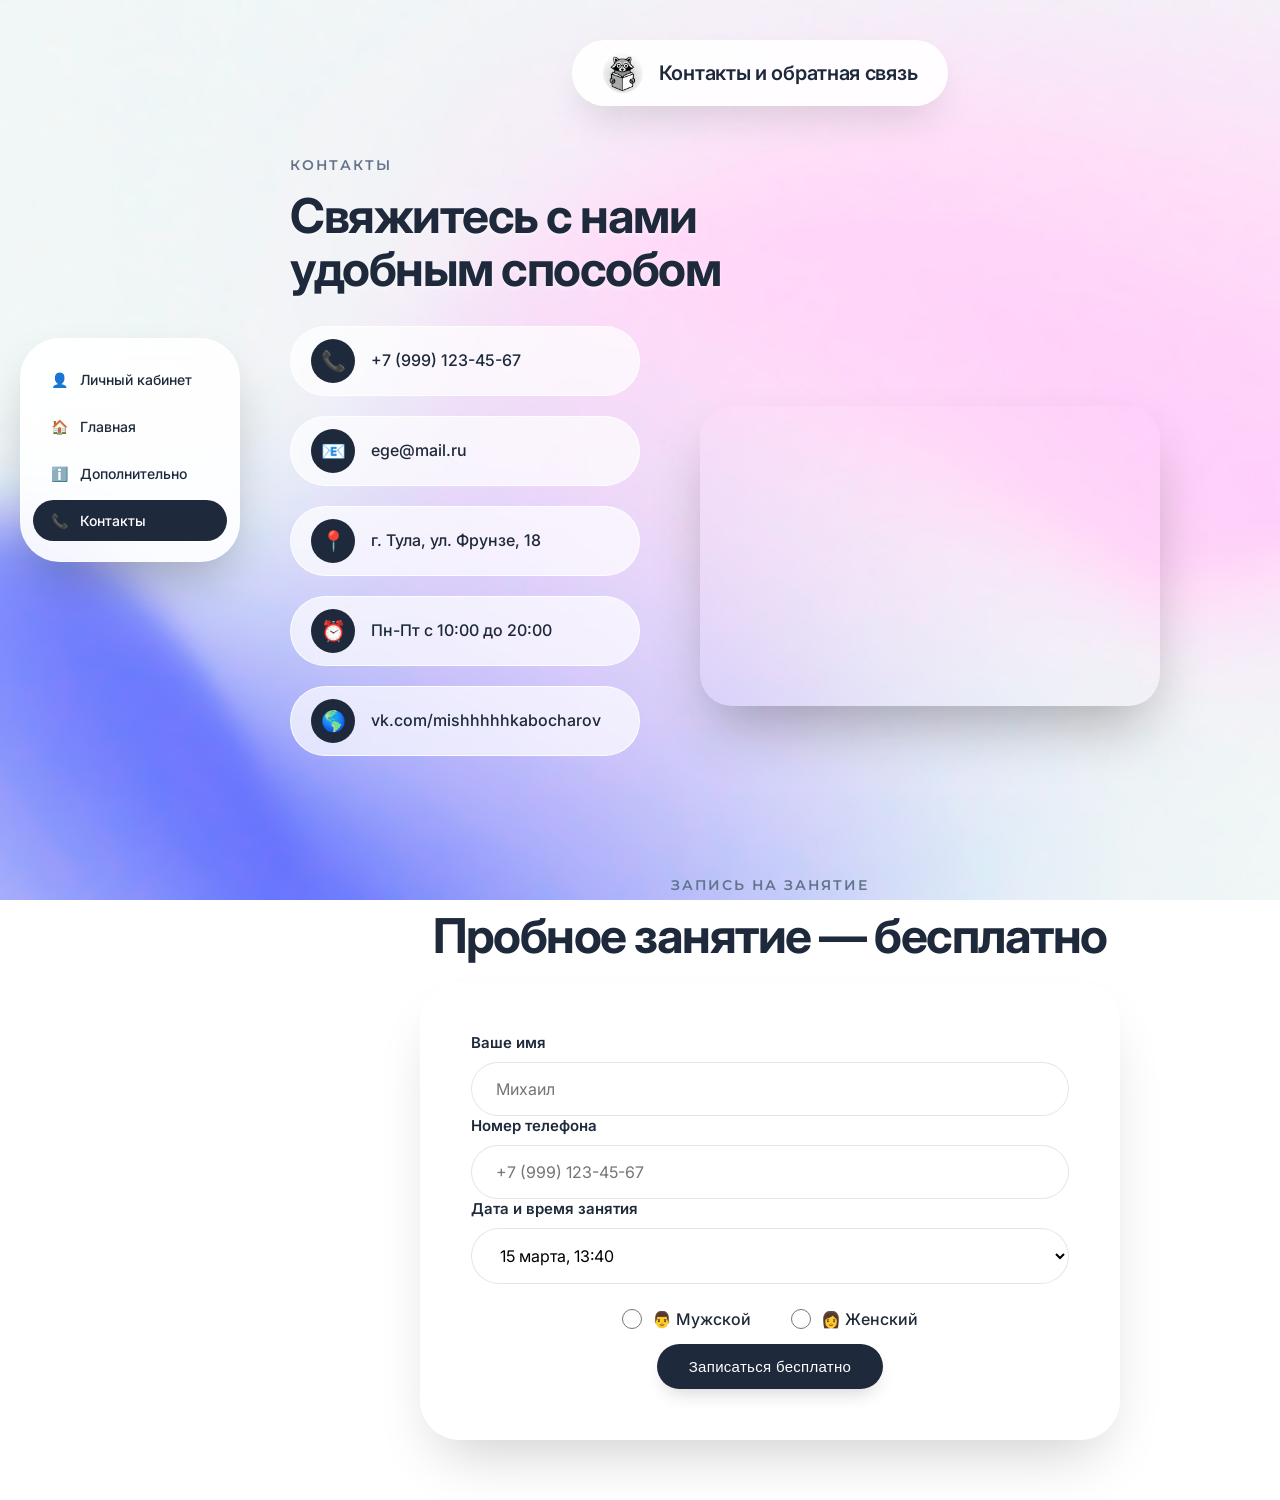
==== commit 294d53e5: "Update contacts.html" ====
--- a/contacts.html
+++ b/contacts.html
@@ -4,7 +4,7 @@
     <meta charset="UTF-8">
     <meta name="viewport" content="width=device-width, initial-scale=1.0">
     <title>Контакты — Подготовка к ЕГЭ по информатике</title>
-    <link rel="stylesheet" href="/style.css">
+    <link rel="stylesheet" href="style.css">
     <link href="https://fonts.googleapis.com/css2?family=Inter:wght@400;500;600;700&family=Montserrat:wght@600&display=swap" rel="stylesheet">
     
     <!-- Подключение API Яндекс Карт с вашим ключом -->
@@ -83,7 +83,7 @@
                 <div class="form-group">
                     <label>Дата и время занятия</label>
                     <select name="city" id="city">
-                        <option value="1" selected>1 марта, 13:40</option>
+                        <option value="1" selected>15 марта, 13:40</option>
                         <option value="2">15 марта, 15:00</option>
                         <option value="3">20 марта, 13:40</option>
                         <option value="4">23 марта, 15:00</option>
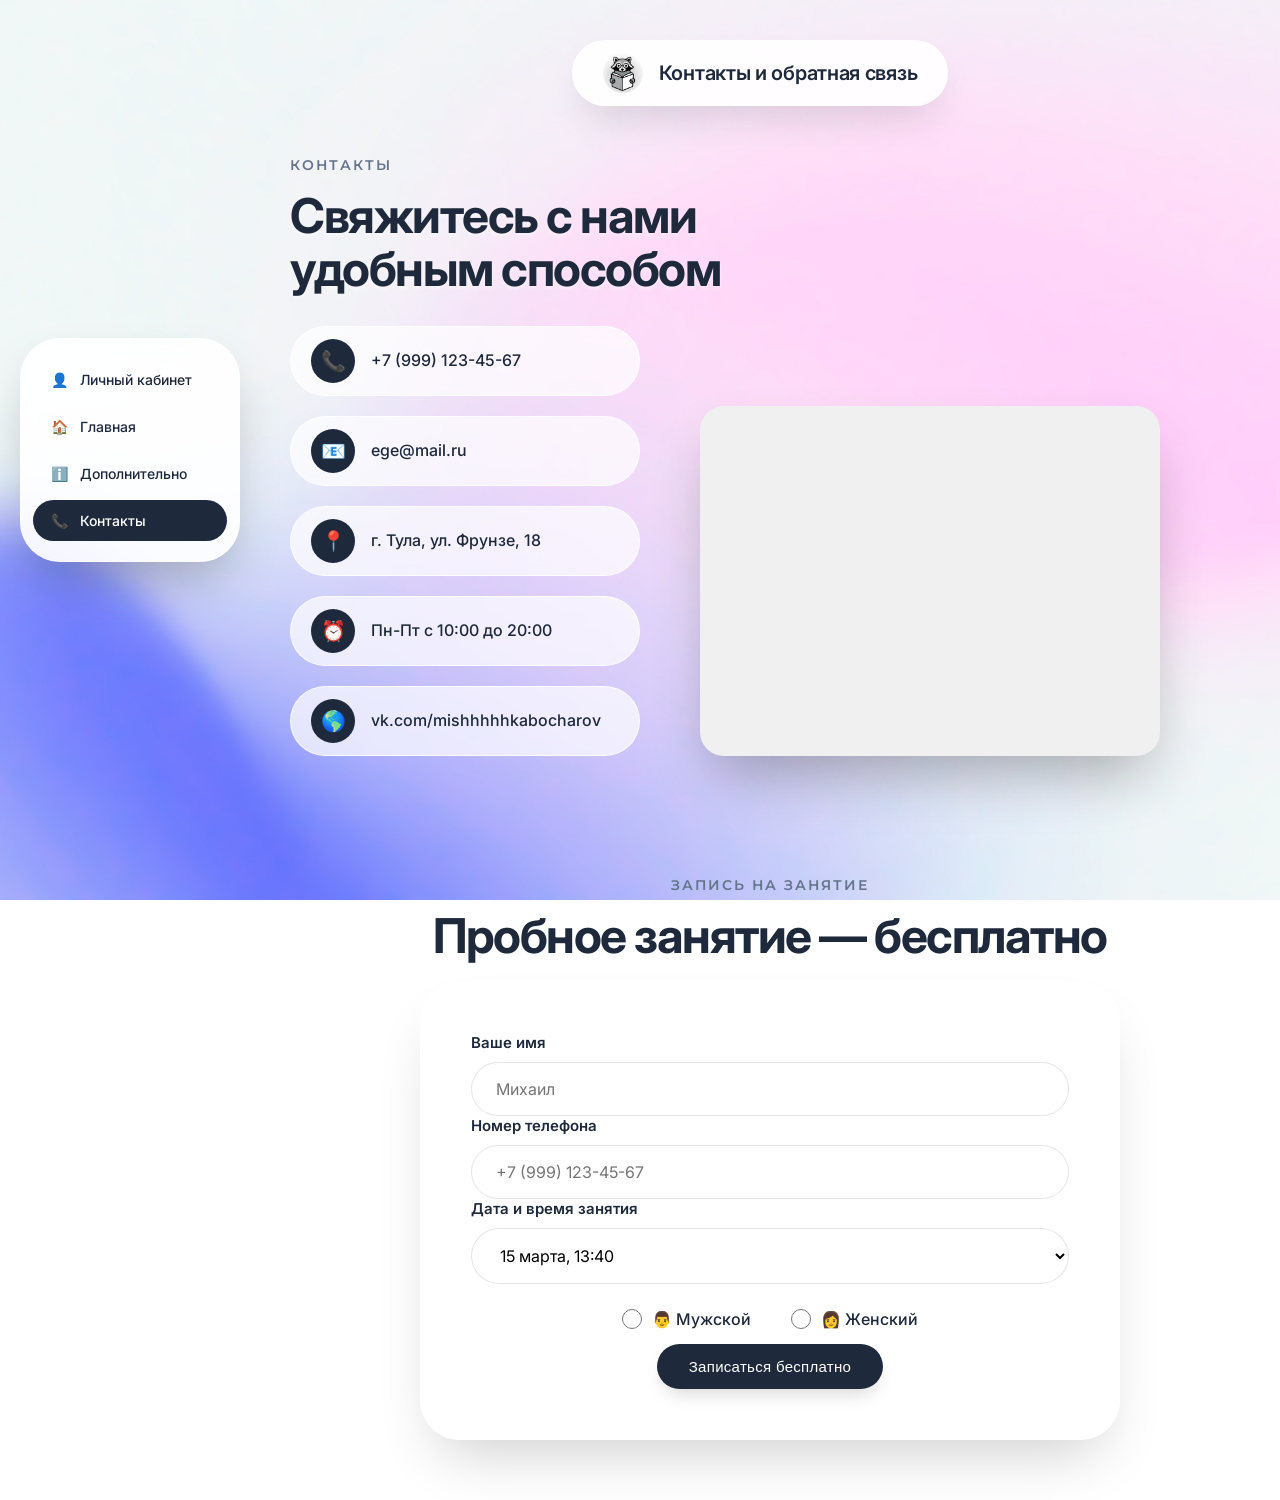
==== commit fc3d0937: "Update contacts.html" ====
--- a/contacts.html
+++ b/contacts.html
@@ -57,8 +57,10 @@
         </div>
         
         <div class="contacts-photo">
-            <!-- Контейнер для Яндекс Карты -->
-            <div id="map" style="width: 100%; height: 300px; border-radius: 32px; overflow: hidden; box-shadow: 0 30px 60px -15px rgba(0, 0, 0, 0.3);"></div>
+            <div class="photo" style="height: 350px;">
+                <!-- Контейнер для Яндекс Карты -->
+                <div id="map" style="width: 100%; height: 100%;"></div>
+            </div>
         </div>
     </div>
     
@@ -115,7 +117,6 @@
         </div>
     </div>
 
-    <!-- Добавьте стили для анимации модального окна -->
     <style>
         @keyframes modalSlideUp {
             from {
@@ -127,24 +128,12 @@
                 transform: translateY(0);
             }
         }
-        
-        @media (max-width: 768px) {
-            #successModal > div {
-                padding: 30px;
-                width: 95%;
-            }
-            
-            #successModal h3 {
-                font-size: 24px;
-            }
-            
-            #successModal p {
-                font-size: 15px;
-            }
-        }
     </style>
 
     <script>
+        // Глобальная переменная для карты
+        var myMap;
+        
         // Инициализация карты
         ymaps.ready(initMap);
         
@@ -153,7 +142,8 @@
                 // Координаты центра (ул. Фрунзе, 18, Тула)
                 var mapCenter = [54.189371, 37.590821];
                 
-                var map = new ymaps.Map('map', {
+                // Создаем карту
+                myMap = new ymaps.Map('map', {
                     center: mapCenter,
                     zoom: 16,
                     controls: ['zoomControl', 'fullscreenControl']
@@ -168,15 +158,25 @@
                     iconColor: '#1e293b'
                 });
                 
-                map.geoObjects.add(placemark);
-                
-                // Адаптация карты при изменении размера окна
+                myMap.geoObjects.add(placemark);
+                
+                // Принудительно обновляем карту после загрузки
+                setTimeout(function() {
+                    myMap.container.fitToViewport();
+                }, 200);
+                
+                // Обновляем карту при изменении размера окна
                 window.addEventListener('resize', function() {
-                    map.container.fitToViewport();
-                });
+                    if (myMap) {
+                        setTimeout(function() {
+                            myMap.container.fitToViewport();
+                        }, 100);
+                    }
+                });
+                
             } catch (error) {
                 console.error('Ошибка загрузки карты:', error);
-                document.getElementById('map').innerHTML = '<div style="width: 100%; height: 100%; background: #f1f5f9; display: flex; align-items: center; justify-content: center; border-radius: 32px;"><p style="color: #64748b;">Карта временно недоступна</p></div>';
+                document.getElementById('map').innerHTML = '<div style="width: 100%; height: 100%; background: #f1f5f9; display: flex; align-items: center; justify-content: center; border-radius: 32px; color: #64748b;">Карта временно недоступна</div>';
             }
         }
         
@@ -184,8 +184,6 @@
         function showSuccessModal() {
             const modal = document.getElementById('successModal');
             modal.style.display = 'flex';
-            
-            // Блокируем прокрутку страницы
             document.body.style.overflow = 'hidden';
         }
         
@@ -193,11 +191,7 @@
         function closeModal() {
             const modal = document.getElementById('successModal');
             modal.style.display = 'none';
-            
-            // Возвращаем прокрутку
             document.body.style.overflow = 'auto';
-            
-            // Опционально: очищаем форму
             document.getElementById('bookingForm').reset();
         }
         
@@ -259,10 +253,7 @@
             }
             
             if (isValid) {
-                // Показываем модальное окно вместо alert
                 showSuccessModal();
-                
-                // Здесь можно добавить реальную отправку формы
                 console.log('Форма отправлена:', {
                     name: nameInput.value.trim(),
                     phone: phoneInput.value.trim(),
@@ -271,7 +262,7 @@
                 });
             }
             
-            return false; // Отключаем реальную отправку для демонстрации
+            return false;
         }
     </script>
 </body>
--- a/style.css
+++ b/style.css
@@ -1,3434 +1,1967 @@
-��/ *   = = = = =   -!---+  !"  = = = = =   * / - 
- *   { - 
-         m a r g i n :   0 ; - 
-         p a d d i n g :   0 ; - 
-         b o x - s i z i n g :   b o r d e r - b o x ; - 
- } - 
- - 
- b o d y   { - 
-         f o n t - f a m i l y :   ' I n t e r ' ,   - a p p l e - s y s t e m ,   B l i n k M a c S y s t e m F o n t ,   ' S e g o e   U I ' ,   R o b o t o ,   s a n s - s e r i f ; - 
-         b a c k g r o u n d :   u r l ( ' . . / b a c k g . j p g ' )   n o - r e p e a t   c e n t e r   c e n t e r   f i x e d ; - 
-         b a c k g r o u n d - s i z e :   c o v e r ; - 
-         m i n - h e i g h t :   1 0 0 v h ; - 
-         d i s p l a y :   f l e x ; - 
-         f l e x - d i r e c t i o n :   c o l u m n ; - 
-         a l i g n - i t e m s :   c e n t e r ; - 
-         p o s i t i o n :   r e l a t i v e ; - 
-         p a d d i n g :   2 0 p x ; - 
-         c o l o r :   # 1 e 2 9 3 b ; - 
- } - 
- - 
- / *   = = = = =   -&/  = = = = =   * / - 
- . s i d e b a r   { - 
-         p o s i t i o n :   f i x e d ; - 
-         l e f t :   2 0 p x ; - 
-         t o p :   5 0 % ; - 
-         t r a n s f o r m :   t r a n s l a t e Y ( - 5 0 % ) ; - 
-         b a c k g r o u n d :   r g b a ( 2 5 5 ,   2 5 5 ,   2 5 5 ,   0 . 9 ) ; - 
-         b a c k d r o p - f i l t e r :   b l u r ( 1 0 p x ) ; - 
-         - w e b k i t - b a c k d r o p - f i l t e r :   b l u r ( 1 0 p x ) ; - 
-         b o r d e r - r a d i u s :   4 0 p x ; - 
-         p a d d i n g :   2 0 p x   1 2 p x ; - 
-         w i d t h :   2 2 0 p x ;   / *   #25;8G8;8  H8@8=C  * / - 
-         b o x - s h a d o w :   0   2 5 p x   5 0 p x   - 1 2 p x   r g b a ( 0 ,   0 ,   0 ,   0 . 2 5 ) ; - 
-         z - i n d e x :   1 0 0 0 ; - 
-         b o r d e r :   1 p x   s o l i d   r g b a ( 2 5 5 ,   2 5 5 ,   2 5 5 ,   0 . 5 ) ; - 
- } - 
- - 
- . s i d e b a r   u l   { - 
-         l i s t - s t y l e :   n o n e ; - 
-         d i s p l a y :   f l e x ; - 
-         f l e x - d i r e c t i o n :   c o l u m n ; - 
-         g a p :   6 p x ; - 
- } - 
- - 
- . s i d e b a r   a   { - 
-         t e x t - d e c o r a t i o n :   n o n e ; - 
-         c o l o r :   # 1 e 2 9 3 b ; - 
-         f o n t - w e i g h t :   5 0 0 ; - 
-         p a d d i n g :   1 2 p x   1 8 p x ; - 
-         d i s p l a y :   b l o c k ; - 
-         b o r d e r - r a d i u s :   2 4 p x ; - 
-         t r a n s i t i o n :   a l l   0 . 2 s   e a s e ; - 
-         f o n t - s i z e :   1 4 p x ; - 
-         w h i t e - s p a c e :   n o w r a p ;   / *   0?@5I05<  ?5@5=>A  B5:AB0  * / - 
- } - 
- - 
- . s i d e b a r   a : h o v e r , - 
- . s i d e b a r   a . a c t i v e   { - 
-         b a c k g r o u n d :   # 1 e 2 9 3 b ; - 
-         c o l o r :   w h i t e ; - 
- } - 
- - 
- / *   !B8;8  4;O  s p a n   2=CB@8  AAK;>:  <5=N  * / - 
- . s i d e b a r   a   s p a n   { - 
-         d i s p l a y :   i n l i n e ; - 
- } - 
- - 
- . s i d e b a r   a   s p a n : f i r s t - c h i l d   { - 
-         m a r g i n - r i g h t :   8 p x ; - 
- } - 
- - 
- / *   = = = = =   (  = = = = =   * / - 
- . h e a d - b l o c k   { - 
-         b a c k g r o u n d :   r g b a ( 2 5 5 ,   2 5 5 ,   2 5 5 ,   0 . 9 ) ; - 
-         b a c k d r o p - f i l t e r :   b l u r ( 1 0 p x ) ; - 
-         - w e b k i t - b a c k d r o p - f i l t e r :   b l u r ( 1 0 p x ) ; - 
-         b o r d e r - r a d i u s :   4 0 p x ; - 
-         p a d d i n g :   1 2 p x   3 0 p x ; - 
-         d i s p l a y :   f l e x ; - 
-         a l i g n - i t e m s :   c e n t e r ; - 
-         g a p :   1 6 p x ; - 
-         m a r g i n - t o p :   2 0 p x ; - 
-         m a r g i n - l e f t :   2 4 0 p x ; - 
-         b o x - s h a d o w :   0   2 0 p x   4 0 p x   - 1 2 p x   r g b a ( 0 ,   0 ,   0 ,   0 . 1 5 ) ; - 
-         b o r d e r :   1 p x   s o l i d   r g b a ( 2 5 5 ,   2 5 5 ,   2 5 5 ,   0 . 6 ) ; - 
-         w i d t h :   f i t - c o n t e n t ; - 
- } - 
- - 
- . l o g o   { - 
-         w i d t h :   4 0 p x ; - 
-         h e i g h t :   4 0 p x ; - 
-         b a c k g r o u n d :   # 1 e 2 9 3 b ; - 
-         b o r d e r - r a d i u s :   2 0 p x ; - 
-         d i s p l a y :   f l e x ; - 
-         a l i g n - i t e m s :   c e n t e r ; - 
-         j u s t i f y - c o n t e n t :   c e n t e r ; - 
-         o v e r f l o w :   h i d d e n ; - 
- } - 
- - 
- . l o g o   i m g   { - 
-         w i d t h :   1 0 0 % ; - 
-         h e i g h t :   1 0 0 % ; - 
-         o b j e c t - f i t :   c o v e r ; - 
-         d i s p l a y :   b l o c k ; - 
- } - 
- - 
- h 1   { - 
-         m a r g i n :   0 ; - 
-         f o n t - s i z e :   2 0 p x ; - 
-         f o n t - w e i g h t :   6 0 0 ; - 
-         c o l o r :   # 1 e 2 9 3 b ; - 
-         l e t t e r - s p a c i n g :   - 0 . 3 p x ; - 
- } - 
- - 
- / *   = = = = =   -!---+  !&  = = = = =   * / - 
- # a b o u t ,   # n e w s ,   # c o n t a c t s ,   # b o o k i n g ,   # a b o u t - c o u r s e ,   # l o g i n - s e c t i o n , - 
- # s t u d e n t - c a b i n e t ,   # t e a c h e r - c a b i n e t ,   # l a b - w o r k   { - 
-         m a r g i n - t o p :   3 0 p x ; - 
-         m a r g i n - l e f t :   2 6 0 p x ;   / *   #25;8G8;8  >BABC?  87- 70  1>;55  H8@>:>3>  <5=N  * / - 
-         w i d t h :   1 0 0 0 p x ; - 
-         m a x - w i d t h :   c a l c ( 1 0 0 %   -   2 8 0 p x ) ; - 
-         s c r o l l - m a r g i n - t o p :   3 0 p x ; - 
-         p a d d i n g :   2 0 p x   0   4 0 p x   0 ; - 
- } - 
- - 
- / *   !?5F80;L=>  4;O  AB@0=8FK  2E>40  * / - 
- # l o g i n - s e c t i o n   { - 
-         p a d d i n g :   4 0 p x   0   6 0 p x   0 ; - 
-         d i s p l a y :   f l e x ; - 
-         j u s t i f y - c o n t e n t :   c e n t e r ; - 
-         a l i g n - i t e m s :   c e n t e r ; - 
-         m i n - h e i g h t :   c a l c ( 1 0 0 v h   -   2 0 0 p x ) ; - 
- } - 
- - 
- / *   = = = = =   --&  = = = = =   * / - 
- @ k e y f r a m e s   s l i d e U p   { - 
-         f r o m   {   o p a c i t y :   0 ;   t r a n s f o r m :   t r a n s l a t e Y ( 4 0 p x ) ;   } - 
-         t o   {   o p a c i t y :   1 ;   t r a n s f o r m :   t r a n s l a t e Y ( 0 ) ;   } - 
- } - 
- - 
- @ k e y f r a m e s   f a d e I n   { - 
-         f r o m   {   o p a c i t y :   0 ;   } - 
-         t o   {   o p a c i t y :   1 ;   } - 
- } - 
- - 
- # a b o u t ,   # n e w s ,   # c o n t a c t s ,   # b o o k i n g ,   # a b o u t - c o u r s e ,   # l o g i n - s e c t i o n , - 
- # s t u d e n t - c a b i n e t ,   # t e a c h e r - c a b i n e t ,   # l a b - w o r k   { - 
-         a n i m a t i o n :   s l i d e U p   0 . 6 s   e a s e - o u t ; - 
- } - 
- - 
- / *   = = = = =   -  !  = = = = =   * / - 
- # a b o u t   { - 
-         d i s p l a y :   f l e x ; - 
-         g a p :   5 0 p x ; - 
-         a l i g n - i t e m s :   c e n t e r ; - 
- } - 
- - 
- . a b o u t - c o n t e n t   { - 
-         f l e x :   1 ; - 
- } - 
- - 
- . a b o u t - c o n t e n t   h 2 , - 
- . t e x t   h 2 , - 
- . c a b i n e t - h e a d e r   h 2 , - 
- . c o n t a c t s - c o n t e n t   h 2 , - 
- # a b o u t - c o u r s e   . t e x t   h 2   { - 
-         f o n t - f a m i l y :   ' M o n t s e r r a t ' ,   ' I n t e r ' ,   s a n s - s e r i f ; - 
-         f o n t - s i z e :   1 4 p x ; - 
-         f o n t - w e i g h t :   6 0 0 ; - 
-         l e t t e r - s p a c i n g :   2 p x ; - 
-         t e x t - t r a n s f o r m :   u p p e r c a s e ; - 
-         c o l o r :   # 6 4 7 4 8 b ; - 
-         m a r g i n - b o t t o m :   1 6 p x ; - 
- } - 
- - 
- . a b o u t - c o n t e n t   h 3 , - 
- . t e x t   h 3 , - 
- . c a b i n e t - h e a d e r   h 3 , - 
- . c o n t a c t s - c o n t e n t   h 3 , - 
- # a b o u t - c o u r s e   . t e x t   h 3 , - 
- . l o g i n - h e a d e r   h 3 , - 
- . f e a t u r e s - s e c t i o n   h 3 , - 
- . p r i c e s - s e c t i o n   h 3 , - 
- . r e v i e w s - s e c t i o n   h 3   { - 
-         m a r g i n :   0   0   2 0 p x   0 ; - 
-         f o n t - s i z e :   4 8 p x ; - 
-         f o n t - w e i g h t :   7 0 0 ; - 
-         c o l o r :   # 1 e 2 9 3 b ; - 
-         l e t t e r - s p a c i n g :   - 1 . 5 p x ; - 
-         l i n e - h e i g h t :   1 . 1 ; - 
-         t e x t - s h a d o w :   0   2 p x   4 p x   r g b a ( 2 5 5 , 2 5 5 , 2 5 5 , 0 . 5 ) ; - 
- } - 
- - 
- . a b o u t - c o n t e n t   p , - 
- . t e x t   p , - 
- # a b o u t - c o u r s e   . t e x t   p , - 
- . c o n t a c t s - c o n t e n t   p , - 
- . f e a t u r e s - l i s t   p , - 
- . p r i c e - d e s c r i p t i o n , - 
- . r e v i e w - t e x t   { - 
-         m a r g i n :   0   0   3 0 p x   0 ; - 
-         f o n t - s i z e :   1 6 p x ; - 
-         l i n e - h e i g h t :   1 . 7 ; - 
-         c o l o r :   # 3 3 4 1 5 5 ; - 
-         m a x - w i d t h :   5 0 0 p x ; - 
- } - 
- - 
- . a b o u t - p h o t o   { - 
-         f l e x :   1 ; - 
-         m a x - w i d t h :   4 0 0 p x ; - 
- } - 
- - 
- . p h o t o , - 
- . c o n t a c t s - p h o t o   . p h o t o   { - 
-         w i d t h :   1 0 0 % ; - 
-         b o r d e r - r a d i u s :   2 4 p x ; - 
-         o v e r f l o w :   h i d d e n ; - 
-         b o x - s h a d o w :   0   3 0 p x   6 0 p x   - 1 5 p x   r g b a ( 0 ,   0 ,   0 ,   0 . 3 ) ; - 
- } - 
- - 
- . p h o t o   i m g   { - 
-         w i d t h :   1 0 0 % ; - 
-         h e i g h t :   a u t o ; - 
-         d i s p l a y :   b l o c k ; - 
- } - 
- - 
- / *   = = = = =   --  = = = = =   * / - 
- . b t n , - 
- . p r i c e - b t n , - 
- . l o g i n - b t n , - 
- . c h e c k - b t n , - 
- i n p u t [ t y p e = " s u b m i t " ]   { - 
-         d i s p l a y :   i n l i n e - b l o c k ; - 
-         b a c k g r o u n d :   # 1 e 2 9 3 b ; - 
-         c o l o r :   w h i t e ; - 
-         t e x t - d e c o r a t i o n :   n o n e ; - 
-         p a d d i n g :   1 4 p x   3 2 p x ; - 
-         b o r d e r - r a d i u s :   4 0 p x ; - 
-         f o n t - w e i g h t :   5 0 0 ; - 
-         f o n t - s i z e :   1 5 p x ; - 
-         l e t t e r - s p a c i n g :   0 . 3 p x ; - 
-         t r a n s i t i o n :   a l l   0 . 3 s   e a s e ; - 
-         b o r d e r :   n o n e ; - 
-         c u r s o r :   p o i n t e r ; - 
-         b o x - s h a d o w :   0   1 0 p x   2 0 p x   - 8 p x   r g b a ( 0 ,   0 ,   0 ,   0 . 2 ) ; - 
- } - 
- - 
- . b t n : h o v e r , - 
- . p r i c e - b t n : h o v e r , - 
- . l o g i n - b t n : h o v e r , - 
- . c h e c k - b t n : h o v e r , - 
- i n p u t [ t y p e = " s u b m i t " ] : h o v e r   { - 
-         b a c k g r o u n d :   # 0 f 1 7 2 a ; - 
-         t r a n s f o r m :   t r a n s l a t e Y ( - 3 p x ) ; - 
-         b o x - s h a d o w :   0   1 5 p x   3 0 p x   - 8 p x   r g b a ( 0 ,   0 ,   0 ,   0 . 3 ) ; - 
- } - 
- - 
- . p r i c e - b t n . o u t l i n e   { - 
-         b a c k g r o u n d :   t r a n s p a r e n t ; - 
-         c o l o r :   # 1 e 2 9 3 b ; - 
-         b o r d e r :   2 p x   s o l i d   # 1 e 2 9 3 b ; - 
- } - 
- - 
- . p r i c e - b t n . o u t l i n e : h o v e r   { - 
-         b a c k g r o u n d :   # 1 e 2 9 3 b ; - 
-         c o l o r :   w h i t e ; - 
- } - 
- - 
- / *   !?5F80;L=>  4;O  :=>?:8  2E>40  * / - 
- . l o g i n - b t n   { - 
-         w i d t h :   8 0 % ; - 
-         d i s p l a y :   b l o c k ; - 
-         m a r g i n :   3 0 p x   a u t o   0   a u t o ; - 
-         p a d d i n g :   2 2 p x   3 2 p x ; - 
-         f o n t - s i z e :   2 0 p x ; - 
-         f o n t - w e i g h t :   6 0 0 ; - 
- } - 
- - 
- . p d f - b u t t o n   { - 
-         d i s p l a y :   f l e x ; - 
-         a l i g n - i t e m s :   c e n t e r ; - 
-         g a p :   8 p x ; - 
-         b a c k g r o u n d :   # d c 2 6 2 6 ; - 
-         c o l o r :   w h i t e ; - 
-         b o r d e r :   n o n e ; - 
-         p a d d i n g :   1 0 p x   2 0 p x ; - 
-         b o r d e r - r a d i u s :   4 0 p x ; - 
-         f o n t - s i z e :   1 4 p x ; - 
-         f o n t - w e i g h t :   6 0 0 ; - 
-         c u r s o r :   p o i n t e r ; - 
-         t r a n s i t i o n :   a l l   0 . 2 s   e a s e ; - 
-         t e x t - d e c o r a t i o n :   n o n e ; - 
-         b o r d e r :   1 p x   s o l i d   r g b a ( 2 5 5 ,   2 5 5 ,   2 5 5 ,   0 . 1 ) ; - 
- } - 
- - 
- . p d f - b u t t o n : h o v e r   { - 
-         b a c k g r o u n d :   # b 9 1 c 1 c ; - 
-         t r a n s f o r m :   s c a l e ( 1 . 0 5 ) ; - 
-         b o x - s h a d o w :   0   1 0 p x   2 0 p x   - 1 0 p x   r g b a ( 2 2 0 ,   3 8 ,   3 8 ,   0 . 5 ) ; - 
- } - 
- - 
- . p d f - b u t t o n : a c t i v e   { - 
-         t r a n s f o r m :   s c a l e ( 0 . 9 5 ) ; - 
- } - 
- - 
- . p d f - b u t t o n   s p a n   { - 
-         f o n t - s i z e :   1 8 p x ; - 
- } - 
- - 
- / *   = = = = =   ---!"  = = = = =   * / - 
- # n e w s   . t e x t   h 2   { - 
-         m a r g i n - b o t t o m :   3 0 p x ; - 
- } - 
- - 
- . n e w s - g r i d   { - 
-         d i s p l a y :   g r i d ; - 
-         g r i d - t e m p l a t e - c o l u m n s :   r e p e a t ( 2 ,   1 f r ) ; - 
-         g a p :   3 0 p x ; - 
- } - 
- - 
- . n e w s - c a r d   { - 
-         b a c k g r o u n d :   r g b a ( 2 5 5 ,   2 5 5 ,   2 5 5 ,   0 . 9 ) ; - 
-         b a c k d r o p - f i l t e r :   b l u r ( 1 0 p x ) ; - 
-         - w e b k i t - b a c k d r o p - f i l t e r :   b l u r ( 1 0 p x ) ; - 
-         b o r d e r - r a d i u s :   2 4 p x ; - 
-         p a d d i n g :   2 8 p x ; - 
-         b o r d e r :   1 p x   s o l i d   r g b a ( 2 5 5 ,   2 5 5 ,   2 5 5 ,   0 . 8 ) ; - 
-         b o x - s h a d o w :   0   2 0 p x   4 0 p x   - 1 5 p x   r g b a ( 0 ,   0 ,   0 ,   0 . 1 5 ) ; - 
- } - 
- - 
- . n e w s - d a t e   { - 
-         f o n t - s i z e :   1 3 p x ; - 
-         c o l o r :   # 6 4 7 4 8 b ; - 
-         f o n t - w e i g h t :   5 0 0 ; - 
-         m a r g i n - b o t t o m :   1 0 p x ; - 
-         d i s p l a y :   b l o c k ; - 
-         t e x t - t r a n s f o r m :   u p p e r c a s e ; - 
-         l e t t e r - s p a c i n g :   0 . 5 p x ; - 
- } - 
- - 
- . n e w s - t i t l e   { - 
-         f o n t - s i z e :   2 0 p x ; - 
-         f o n t - w e i g h t :   7 0 0 ; - 
-         c o l o r :   # 1 e 2 9 3 b ; - 
-         m a r g i n - b o t t o m :   1 0 p x ; - 
-         l i n e - h e i g h t :   1 . 4 ; - 
- } - 
- - 
- . n e w s - e x c e r p t   { - 
-         f o n t - s i z e :   1 5 p x ; - 
-         c o l o r :   # 4 7 5 5 6 9 ; - 
-         l i n e - h e i g h t :   1 . 6 ; - 
- } - 
- - 
- / *   = = = = =   --""+  = = = = =   * / - 
- # c o n t a c t s   { - 
-         d i s p l a y :   f l e x ; - 
-         g a p :   4 0 p x ; - 
-         a l i g n - i t e m s :   f l e x - s t a r t ; - 
- } - 
- - 
- . c o n t a c t s - c o n t e n t   { - 
-         f l e x :   1 ; - 
- } - 
- - 
- . c o n t a c t s - c o n t e n t   h 3   { - 
-         m a r g i n - b o t t o m :   3 0 p x ; - 
- } - 
- - 
- . c o n t a c t - i t e m s   { - 
-         m a r g i n :   3 0 p x   0 ; - 
- } - 
- - 
- . c o n t a c t - i t e m   { - 
-         d i s p l a y :   f l e x ; - 
-         a l i g n - i t e m s :   c e n t e r ; - 
-         g a p :   1 6 p x ; - 
-         m a r g i n :   2 0 p x   0 ; - 
-         b a c k g r o u n d :   r g b a ( 2 5 5 ,   2 5 5 ,   2 5 5 ,   0 . 7 ) ; - 
-         b a c k d r o p - f i l t e r :   b l u r ( 5 p x ) ; - 
-         - w e b k i t - b a c k d r o p - f i l t e r :   b l u r ( 5 p x ) ; - 
-         p a d d i n g :   1 2 p x   2 0 p x ; - 
-         b o r d e r - r a d i u s :   6 0 p x ; - 
-         b o r d e r :   1 p x   s o l i d   r g b a ( 2 5 5 ,   2 5 5 ,   2 5 5 ,   0 . 8 ) ; - 
-         m a x - w i d t h :   3 5 0 p x ; - 
-         t r a n s i t i o n :   t r a n s f o r m   0 . 2 s   e a s e ; - 
- } - 
- - 
- . c o n t a c t - i t e m : h o v e r   { - 
-         t r a n s f o r m :   t r a n s l a t e X ( 5 p x ) ; - 
-         b a c k g r o u n d :   r g b a ( 2 5 5 ,   2 5 5 ,   2 5 5 ,   0 . 9 ) ; - 
- } - 
- - 
- . c o n t a c t - i c o n   { - 
-         w i d t h :   4 4 p x ; - 
-         h e i g h t :   4 4 p x ; - 
-         b a c k g r o u n d :   # 1 e 2 9 3 b ; - 
-         b o r d e r - r a d i u s :   2 2 p x ; - 
-         d i s p l a y :   f l e x ; - 
-         a l i g n - i t e m s :   c e n t e r ; - 
-         j u s t i f y - c o n t e n t :   c e n t e r ; - 
-         c o l o r :   w h i t e ; - 
-         f o n t - s i z e :   2 0 p x ; - 
-         f l e x - s h r i n k :   0 ; - 
- } - 
- - 
- . c o n t a c t - i t e m   p   { - 
-         m a r g i n :   0 ; - 
-         f o n t - s i z e :   1 6 p x ; - 
-         f o n t - w e i g h t :   5 0 0 ; - 
-         c o l o r :   # 1 e 2 9 3 b ; - 
- } - 
- - 
- . c o n t a c t s - p h o t o   { - 
-         f l e x :   1 ; - 
-         m a x - w i d t h :   7 0 0 p x ; - 
-         p o s i t i o n :   r e l a t i v e ; - 
-         l e f t :   - 9 0 p x ; - 
-         t o p :   2 5 0 p x ; - 
- } - 
- - 
- / *   = = = = =   $- -+  = = = = =   * / - 
- # b o o k i n g   { - 
-         d i s p l a y :   f l e x ; - 
-         j u s t i f y - c o n t e n t :   c e n t e r ; - 
- } - 
- - 
- # b o o k i n g   . t e x t   { - 
-         t e x t - a l i g n :   c e n t e r ; - 
-         m a x - w i d t h :   7 0 0 p x ; - 
-         w i d t h :   1 0 0 % ; - 
- } - 
- - 
- f o r m , - 
- . l o g i n - c a r d   { - 
-         b a c k g r o u n d :   r g b a ( 2 5 5 ,   2 5 5 ,   2 5 5 ,   0 . 7 ) ; - 
-         b a c k d r o p - f i l t e r :   b l u r ( 1 0 p x ) ; - 
-         - w e b k i t - b a c k d r o p - f i l t e r :   b l u r ( 1 0 p x ) ; - 
-         b o r d e r - r a d i u s :   4 0 p x ; - 
-         p a d d i n g :   5 0 p x ; - 
-         b o r d e r :   1 p x   s o l i d   r g b a ( 2 5 5 ,   2 5 5 ,   2 5 5 ,   0 . 8 ) ; - 
-         w i d t h :   1 0 0 % ; - 
-         b o x - s h a d o w :   0   3 0 p x   6 0 p x   - 2 0 p x   r g b a ( 0 ,   0 ,   0 ,   0 . 2 ) ; - 
-         m a r g i n :   0   a u t o ; - 
- } - 
- - 
- . l o g i n - c o n t a i n e r   { - 
-         m a x - w i d t h :   5 5 0 p x ; - 
-         w i d t h :   1 0 0 % ; - 
-         m a r g i n :   0   a u t o ; - 
- } - 
- - 
- f o r m   p   { - 
-         m a r g i n :   0   0   2 5 p x   0 ; - 
- } - 
- - 
- f o r m   l a b e l , - 
- . f o r m - g r o u p   l a b e l   { - 
-         d i s p l a y :   b l o c k ; - 
-         m a r g i n - b o t t o m :   1 0 p x ; - 
-         f o n t - w e i g h t :   6 0 0 ; - 
-         c o l o r :   # 1 e 2 9 3 b ; - 
-         f o n t - s i z e :   1 5 p x ; - 
-         t e x t - a l i g n :   l e f t ; - 
- } - 
- - 
- i n p u t [ t y p e = " t e x t " ] , - 
- i n p u t [ t y p e = " e m a i l " ] , - 
- i n p u t [ t y p e = " p a s s w o r d " ] , - 
- s e l e c t   { - 
-         w i d t h :   1 0 0 % ; - 
-         p a d d i n g :   1 6 p x   2 4 p x ; - 
-         b o r d e r :   1 p x   s o l i d   r g b a ( 0 ,   0 ,   0 ,   0 . 1 ) ; - 
-         b o r d e r - r a d i u s :   6 0 p x ; - 
-         f o n t - s i z e :   1 6 p x ; - 
-         o u t l i n e :   n o n e ; - 
-         b a c k g r o u n d :   w h i t e ; - 
-         t r a n s i t i o n :   a l l   0 . 2 s   e a s e ; - 
-         f o n t - f a m i l y :   i n h e r i t ; - 
- } - 
- - 
- i n p u t [ t y p e = " t e x t " ] : f o c u s , - 
- i n p u t [ t y p e = " e m a i l " ] : f o c u s , - 
- i n p u t [ t y p e = " p a s s w o r d " ] : f o c u s , - 
- s e l e c t : f o c u s   { - 
-         b o r d e r - c o l o r :   # 1 e 2 9 3 b ; - 
-         b o x - s h a d o w :   0   0   0   4 p x   r g b a ( 3 0 ,   4 1 ,   5 9 ,   0 . 1 ) ; - 
- } - 
- - 
- i n p u t [ t y p e = " r a d i o " ]   { - 
-         m a r g i n - r i g h t :   1 0 p x ; - 
-         w i d t h :   2 0 p x ; - 
-         h e i g h t :   2 0 p x ; - 
-         a c c e n t - c o l o r :   # 1 e 2 9 3 b ; - 
- } - 
- - 
- . r a d i o - g r o u p   { - 
-         d i s p l a y :   f l e x ; - 
-         g a p :   4 0 p x ; - 
-         m a r g i n :   2 5 p x   0   1 5 p x   0 ; - 
-         j u s t i f y - c o n t e n t :   c e n t e r ; - 
- } - 
- - 
- . r a d i o - g r o u p   l a b e l   { - 
-         d i s p l a y :   f l e x ; - 
-         a l i g n - i t e m s :   c e n t e r ; - 
-         m a r g i n :   0 ; - 
-         f o n t - w e i g h t :   5 0 0 ; - 
-         f o n t - s i z e :   1 6 p x ; - 
-         c u r s o r :   p o i n t e r ; - 
- } - 
- - 
- . e r r o r - m e s s a g e   { - 
-         c o l o r :   # d c 2 6 2 6 ; - 
-         f o n t - s i z e :   1 4 p x ; - 
-         m a r g i n - t o p :   8 p x ; - 
-         m a r g i n - l e f t :   2 0 p x ; - 
-         d i s p l a y :   n o n e ; - 
-         t e x t - a l i g n :   l e f t ; - 
- } - 
- - 
- . e r r o r - m e s s a g e . s h o w   { - 
-         d i s p l a y :   b l o c k ; - 
- } - 
- - 
- i n p u t . e r r o r , - 
- s e l e c t . e r r o r   { - 
-         b o r d e r - c o l o r :   # d c 2 6 2 6 ; - 
-         b a c k g r o u n d - c o l o r :   # f e f 2 f 2 ; - 
- } - 
- - 
- . s u c c e s s - m e s s a g e   { - 
-         c o l o r :   # 0 5 9 6 6 9 ; - 
-         t e x t - a l i g n :   c e n t e r ; - 
-         m a r g i n - t o p :   1 5 p x ; - 
-         f o n t - s i z e :   1 5 p x ; - 
-         d i s p l a y :   n o n e ; - 
-         b a c k g r o u n d :   r g b a ( 1 6 7 ,   2 4 3 ,   2 0 8 ,   0 . 5 ) ; - 
-         p a d d i n g :   1 5 p x ; - 
-         b o r d e r - r a d i u s :   6 0 p x ; - 
-         b a c k d r o p - f i l t e r :   b l u r ( 5 p x ) ; - 
-         b o r d e r :   1 p x   s o l i d   r g b a ( 5 ,   1 5 0 ,   1 0 5 ,   0 . 2 ) ; - 
- } - 
- - 
- / *   = = = = =   '-+  -"  ( >1I85  AB8;8)   = = = = =   * / - 
- . c a b i n e t - h e a d e r   { - 
-         m a r g i n - b o t t o m :   4 0 p x ; - 
- } - 
- - 
- . c a b i n e t - h e a d e r   h 3   { - 
-         f o n t - s i z e :   4 8 p x ; - 
- } - 
- - 
- . w e l c o m e - m e s s a g e   { - 
-         f o n t - s i z e :   2 4 p x ; - 
-         f o n t - w e i g h t :   6 0 0 ; - 
-         c o l o r :   # 1 e 2 9 3 b ; - 
-         m a r g i n - b o t t o m :   1 0 p x ; - 
- } - 
- - 
- . w e l c o m e - m e s s a g e   s p a n   { - 
-         b a c k g r o u n d :   r g b a ( 2 5 5 ,   2 5 5 ,   2 5 5 ,   0 . 7 ) ; - 
-         b a c k d r o p - f i l t e r :   b l u r ( 5 p x ) ; - 
-         p a d d i n g :   5 p x   1 5 p x ; - 
-         b o r d e r - r a d i u s :   4 0 p x ; - 
-         d i s p l a y :   i n l i n e - b l o c k ; - 
- } - 
- - 
- . p r o f i l e - c a r d   { - 
-         b a c k g r o u n d :   r g b a ( 2 5 5 ,   2 5 5 ,   2 5 5 ,   0 . 7 ) ; - 
-         b a c k d r o p - f i l t e r :   b l u r ( 1 0 p x ) ; - 
-         - w e b k i t - b a c k d r o p - f i l t e r :   b l u r ( 1 0 p x ) ; - 
-         b o r d e r - r a d i u s :   4 0 p x ; - 
-         p a d d i n g :   4 0 p x ; - 
-         b o r d e r :   1 p x   s o l i d   r g b a ( 2 5 5 ,   2 5 5 ,   2 5 5 ,   0 . 8 ) ; - 
-         b o x - s h a d o w :   0   3 0 p x   6 0 p x   - 2 0 p x   r g b a ( 0 ,   0 ,   0 ,   0 . 2 ) ; - 
-         m a r g i n - b o t t o m :   3 0 p x ; - 
- } - 
- - 
- . p r o f i l e - c a r d   h 3   { - 
-         f o n t - s i z e :   2 4 p x ; - 
-         f o n t - w e i g h t :   7 0 0 ; - 
-         c o l o r :   # 1 e 2 9 3 b ; - 
-         m a r g i n :   3 0 p x   0   2 0 p x   0 ; - 
-         l e t t e r - s p a c i n g :   - 0 . 5 p x ; - 
- } - 
- - 
- . p r o f i l e - c a r d   h 3 : f i r s t - o f - t y p e   { - 
-         m a r g i n - t o p :   0 ; - 
- } - 
- - 
- . s t a t s - g r i d   { - 
-         d i s p l a y :   g r i d ; - 
-         g r i d - t e m p l a t e - c o l u m n s :   r e p e a t ( 2 ,   1 f r ) ; - 
-         g a p :   2 0 p x ; - 
-         m a r g i n :   2 0 p x   0   3 0 p x   0 ; - 
- } - 
- - 
- . s t a t - i t e m   { - 
-         b a c k g r o u n d :   r g b a ( 2 5 5 ,   2 5 5 ,   2 5 5 ,   0 . 5 ) ; - 
-         b a c k d r o p - f i l t e r :   b l u r ( 5 p x ) ; - 
-         - w e b k i t - b a c k d r o p - f i l t e r :   b l u r ( 5 p x ) ; - 
-         b o r d e r - r a d i u s :   3 2 p x ; - 
-         p a d d i n g :   3 0 p x   2 0 p x ; - 
-         t e x t - a l i g n :   c e n t e r ; - 
-         b o r d e r :   1 p x   s o l i d   r g b a ( 2 5 5 ,   2 5 5 ,   2 5 5 ,   0 . 6 ) ; - 
-         t r a n s i t i o n :   t r a n s f o r m   0 . 2 s   e a s e ; - 
- } - 
- - 
- . s t a t - i t e m : h o v e r   { - 
-         t r a n s f o r m :   t r a n s l a t e Y ( - 5 p x ) ; - 
-         b a c k g r o u n d :   r g b a ( 2 5 5 ,   2 5 5 ,   2 5 5 ,   0 . 8 ) ; - 
- } - 
- - 
- . s t a t - n u m b e r   { - 
-         f o n t - s i z e :   4 8 p x ; - 
-         f o n t - w e i g h t :   7 0 0 ; - 
-         c o l o r :   # 1 e 2 9 3 b ; - 
-         l i n e - h e i g h t :   1 ; - 
-         m a r g i n - b o t t o m :   1 0 p x ; - 
- } - 
- - 
- . s t a t - l a b e l   { - 
-         c o l o r :   # 4 7 5 5 6 9 ; - 
-         f o n t - s i z e :   1 6 p x ; - 
-         f o n t - w e i g h t :   5 0 0 ; - 
- } - 
- - 
- . p r o g r e s s - s e c t i o n   { - 
-         m a r g i n :   3 0 p x   0 ; - 
- } - 
- - 
- . p r o g r e s s - h e a d e r   { - 
-         d i s p l a y :   f l e x ; - 
-         j u s t i f y - c o n t e n t :   s p a c e - b e t w e e n ; - 
-         a l i g n - i t e m s :   c e n t e r ; - 
-         m a r g i n - b o t t o m :   1 2 p x ; - 
- } - 
- - 
- . p r o g r e s s - h e a d e r   s p a n   { - 
-         f o n t - w e i g h t :   6 0 0 ; - 
-         c o l o r :   # 1 e 2 9 3 b ; - 
-         f o n t - s i z e :   1 6 p x ; - 
- } - 
- - 
- . p r o g r e s s - b a r   { - 
-         w i d t h :   1 0 0 % ; - 
-         h e i g h t :   1 2 p x ; - 
-         b a c k g r o u n d :   r g b a ( 2 5 5 ,   2 5 5 ,   2 5 5 ,   0 . 5 ) ; - 
-         b o r d e r - r a d i u s :   2 0 p x ; - 
-         o v e r f l o w :   h i d d e n ; - 
-         b o r d e r :   1 p x   s o l i d   r g b a ( 2 5 5 ,   2 5 5 ,   2 5 5 ,   0 . 6 ) ; - 
- } - 
- - 
- . p r o g r e s s - f i l l   { - 
-         h e i g h t :   1 0 0 % ; - 
-         b a c k g r o u n d :   # 1 e 2 9 3 b ; - 
-         b o r d e r - r a d i u s :   2 0 p x ; - 
-         w i d t h :   8 0 % ; - 
-         t r a n s i t i o n :   w i d t h   0 . 3 s   e a s e ; - 
- } - 
- - 
- . s c h e d u l e - l i s t , - 
- . h o m e w o r k - l i s t   { - 
-         d i s p l a y :   f l e x ; - 
-         f l e x - d i r e c t i o n :   c o l u m n ; - 
-         g a p :   1 4 p x ;   / *   #<5=LH05<  @0AAB>O=85  <564C  M;5<5=B0<8  * / - 
-         m a r g i n :   2 0 p x   0 ; - 
- } - 
- - 
- . s c h e d u l e - i t e m   { - 
-         b a c k g r o u n d :   r g b a ( 2 5 5 ,   2 5 5 ,   2 5 5 ,   0 . 5 ) ; - 
-         b a c k d r o p - f i l t e r :   b l u r ( 5 p x ) ; - 
-         - w e b k i t - b a c k d r o p - f i l t e r :   b l u r ( 5 p x ) ; - 
-         b o r d e r - r a d i u s :   6 0 p x ; - 
-         p a d d i n g :   1 6 p x   2 4 p x ; - 
-         d i s p l a y :   f l e x ; - 
-         a l i g n - i t e m s :   c e n t e r ; - 
-         g a p :   1 5 p x ; - 
-         b o r d e r :   1 p x   s o l i d   r g b a ( 2 5 5 ,   2 5 5 ,   2 5 5 ,   0 . 6 ) ; - 
-         f o n t - s i z e :   1 6 p x ; - 
-         c o l o r :   # 1 e 2 9 3 b ; - 
-         f o n t - w e i g h t :   5 0 0 ; - 
- } - 
- - 
- . s c h e d u l e - i t e m   s p a n   { - 
-         f o n t - s i z e :   2 4 p x ; - 
- } - 
- - 
- . c h e c k - b t n   { - 
-         b a c k g r o u n d :   # 1 e 2 9 3 b ; - 
-         c o l o r :   w h i t e ; - 
-         b o r d e r :   n o n e ; - 
-         p a d d i n g :   1 0 p x   2 4 p x ; - 
-         b o r d e r - r a d i u s :   4 0 p x ; - 
-         f o n t - w e i g h t :   5 0 0 ; - 
-         f o n t - s i z e :   1 4 p x ; - 
-         c u r s o r :   p o i n t e r ; - 
-         t r a n s i t i o n :   a l l   0 . 2 s   e a s e ; - 
-         b o x - s h a d o w :   0   5 p x   1 2 p x   - 5 p x   r g b a ( 0 ,   0 ,   0 ,   0 . 2 ) ; - 
-         t e x t - d e c o r a t i o n :   n o n e ; - 
-         d i s p l a y :   i n l i n e - b l o c k ; - 
-         m a r g i n - l e f t :   a u t o ;   / *   -B>  ?@868<05B  :=>?:C  :  ?@02><C  :@0N  * / - 
-         w h i t e - s p a c e :   n o w r a p ;   / *   0?@5I05<  ?5@5=>A  B5:AB0  * / - 
- } - 
- - 
- . c h e c k - b t n : h o v e r   { - 
-         b a c k g r o u n d :   # 0 f 1 7 2 a ; - 
-         t r a n s f o r m :   t r a n s l a t e Y ( - 2 p x ) ; - 
-         b o x - s h a d o w :   0   1 0 p x   2 0 p x   - 8 p x   r g b a ( 0 ,   0 ,   0 ,   0 . 3 ) ; - 
- } - 
- } - 
- / *   #;CGH5==K9  AB8;L  4;O  4><0H=8E  7040=89  ( :0:  C  @0A?8A0=8O)   * / - 
- . h o m e w o r k - i t e m   { - 
-         b a c k g r o u n d :   r g b a ( 2 5 5 ,   2 5 5 ,   2 5 5 ,   0 . 5 ) ; - 
-         b a c k d r o p - f i l t e r :   b l u r ( 5 p x ) ; - 
-         - w e b k i t - b a c k d r o p - f i l t e r :   b l u r ( 5 p x ) ; - 
-         b o r d e r - r a d i u s :   6 0 p x ; - 
-         p a d d i n g :   1 6 p x   2 4 p x ; - 
-         d i s p l a y :   f l e x ; - 
-         a l i g n - i t e m s :   c e n t e r ; - 
-         g a p :   1 5 p x ; - 
-         b o r d e r :   1 p x   s o l i d   r g b a ( 2 5 5 ,   2 5 5 ,   2 5 5 ,   0 . 6 ) ; - 
-         f o n t - s i z e :   1 6 p x ; - 
-         c o l o r :   # 1 e 2 9 3 b ; - 
- } - 
- - 
- . h o m e w o r k - s t a t u s   { - 
-         w i d t h :   3 2 p x ; - 
-         h e i g h t :   3 2 p x ; - 
-         b o r d e r - r a d i u s :   5 0 % ; - 
-         d i s p l a y :   f l e x ; - 
-         a l i g n - i t e m s :   c e n t e r ; - 
-         j u s t i f y - c o n t e n t :   c e n t e r ; - 
-         f o n t - s i z e :   1 8 p x ; - 
-         f l e x - s h r i n k :   0 ; - 
- } - 
- - 
- . h o m e w o r k - s t a t u s . d o n e   { - 
-         b a c k g r o u n d :   # 1 0 b 9 8 1 ; - 
-         c o l o r :   w h i t e ; - 
- } - 
- - 
- . h o m e w o r k - s t a t u s . p e n d i n g   { - 
-         b a c k g r o u n d :   # f 5 9 e 0 b ; - 
-         c o l o r :   w h i t e ; - 
- } - 
- - 
- . h o m e w o r k - i n f o   { - 
-         f l e x :   1 ; - 
-         d i s p l a y :   f l e x ; - 
-         a l i g n - i t e m s :   c e n t e r ; - 
-         g a p :   1 0 p x ; - 
-         f l e x - w r a p :   w r a p ; - 
- } - 
- - 
- . h o m e w o r k - t i t l e   { - 
-         f o n t - w e i g h t :   6 0 0 ; - 
-         c o l o r :   # 1 e 2 9 3 b ; - 
- } - 
- - 
- . h o m e w o r k - g r a d e   { - 
-         f o n t - s i z e :   1 4 p x ; - 
-         c o l o r :   # 6 4 7 4 8 b ; - 
- } - 
- - 
- / *   !BC45=B- A5:F8O  4;O  ?@5?>4020B5;O  * / - 
- . s t u d e n t - s e c t i o n   { - 
-         b a c k g r o u n d :   r g b a ( 2 5 5 ,   2 5 5 ,   2 5 5 ,   0 . 5 ) ; - 
-         b o r d e r - r a d i u s :   3 2 p x ; - 
-         p a d d i n g :   2 5 p x ; - 
-         m a r g i n - b o t t o m :   3 0 p x ; - 
-         b o r d e r :   1 p x   s o l i d   r g b a ( 2 5 5 ,   2 5 5 ,   2 5 5 ,   0 . 6 ) ; - 
- } - 
- - 
- . s t u d e n t - t i t l e   { - 
-         f o n t - s i z e :   2 0 p x ; - 
-         f o n t - w e i g h t :   7 0 0 ; - 
-         c o l o r :   # 1 e 2 9 3 b ; - 
-         m a r g i n - b o t t o m :   2 0 p x ; - 
-         d i s p l a y :   f l e x ; - 
-         a l i g n - i t e m s :   c e n t e r ; - 
-         g a p :   1 0 p x ; - 
- } - 
- - 
- . s t u d e n t - t i t l e   s p a n   { - 
-         f o n t - s i z e :   2 4 p x ; - 
- } - 
- - 
- / *   -;5<5=BK  4;O  ?@5?>4020B5;O  * / - 
- . f i l e - i n p u t - g r o u p   { - 
-         d i s p l a y :   f l e x ; - 
-         a l i g n - i t e m s :   c e n t e r ; - 
-         g a p :   1 5 p x ; - 
-         m a r g i n :   1 5 p x   0 ; - 
-         f l e x - w r a p :   w r a p ; - 
- } - 
- - 
- . f i l e - l a b e l   { - 
-         b a c k g r o u n d :   w h i t e ; - 
-         p a d d i n g :   1 0 p x   2 0 p x ; - 
-         b o r d e r - r a d i u s :   6 0 p x ; - 
-         f o n t - s i z e :   1 4 p x ; - 
-         f o n t - w e i g h t :   5 0 0 ; - 
-         c o l o r :   # 1 e 2 9 3 b ; - 
-         b o r d e r :   1 p x   s o l i d   r g b a ( 0 ,   0 ,   0 ,   0 . 1 ) ; - 
-         c u r s o r :   p o i n t e r ; - 
-         t r a n s i t i o n :   a l l   0 . 2 s   e a s e ; - 
- } - 
- - 
- . f i l e - l a b e l : h o v e r   { - 
-         b a c k g r o u n d :   # 1 e 2 9 3 b ; - 
-         c o l o r :   w h i t e ; - 
- } - 
- - 
- i n p u t [ t y p e = " f i l e " ]   { - 
-         d i s p l a y :   n o n e ; - 
- } - 
- - 
- . c o m m e n t - i n p u t   { - 
-         d i s p l a y :   f l e x ; - 
-         a l i g n - i t e m s :   c e n t e r ; - 
-         g a p :   1 5 p x ; - 
-         m a r g i n :   1 5 p x   0 ; - 
- } - 
- - 
- . c o m m e n t - i n p u t   i n p u t   { - 
-         f l e x :   1 ; - 
-         p a d d i n g :   1 4 p x   2 0 p x ; - 
-         b o r d e r :   1 p x   s o l i d   r g b a ( 0 ,   0 ,   0 ,   0 . 1 ) ; - 
-         b o r d e r - r a d i u s :   6 0 p x ; - 
-         f o n t - s i z e :   1 5 p x ; - 
-         o u t l i n e :   n o n e ; - 
-         b a c k g r o u n d :   w h i t e ; - 
- } - 
- - 
- . c o m m e n t - i n p u t   i n p u t : f o c u s   { - 
-         b o r d e r - c o l o r :   # 1 e 2 9 3 b ; - 
-         b o x - s h a d o w :   0   0   0   3 p x   r g b a ( 3 0 ,   4 1 ,   5 9 ,   0 . 1 ) ; - 
- } - 
- - 
- / *   AB>@8O  >?5@0F89  * / - 
- . o p e r a t i o n s - s e c t i o n   { - 
-         m a r g i n - t o p :   3 0 p x ; - 
- } - 
- - 
- . o p e r a t i o n - i t e m   { - 
-         d i s p l a y :   f l e x ; - 
-         a l i g n - i t e m s :   c e n t e r ; - 
-         j u s t i f y - c o n t e n t :   s p a c e - b e t w e e n ; - 
-         b a c k g r o u n d :   r g b a ( 2 5 5 ,   2 5 5 ,   2 5 5 ,   0 . 5 ) ; - 
-         b a c k d r o p - f i l t e r :   b l u r ( 5 p x ) ; - 
-         - w e b k i t - b a c k d r o p - f i l t e r :   b l u r ( 5 p x ) ; - 
-         b o r d e r - r a d i u s :   6 0 p x ; - 
-         p a d d i n g :   1 6 p x   2 4 p x ; - 
-         b o r d e r :   1 p x   s o l i d   r g b a ( 2 5 5 ,   2 5 5 ,   2 5 5 ,   0 . 6 ) ; - 
-         t r a n s i t i o n :   a l l   0 . 2 s   e a s e ; - 
-         m a r g i n - b o t t o m :   1 2 p x ; - 
- } - 
- - 
- . o p e r a t i o n - i t e m : h o v e r   { - 
-         b a c k g r o u n d :   r g b a ( 2 5 5 ,   2 5 5 ,   2 5 5 ,   0 . 8 ) ; - 
-         t r a n s f o r m :   t r a n s l a t e X ( 5 p x ) ; - 
- } - 
- - 
- . o p e r a t i o n - d a t e   { - 
-         d i s p l a y :   f l e x ; - 
-         a l i g n - i t e m s :   c e n t e r ; - 
-         g a p :   1 2 p x ; - 
-         m i n - w i d t h :   1 2 0 p x ; - 
- } - 
- - 
- . o p e r a t i o n - d a t e   s p a n : f i r s t - c h i l d   { - 
-         f o n t - s i z e :   2 4 p x ; - 
- } - 
- - 
- . o p e r a t i o n - d a t e   . d a t e - t e x t   { - 
-         f o n t - w e i g h t :   6 0 0 ; - 
-         c o l o r :   # 1 e 2 9 3 b ; - 
- } - 
- - 
- . o p e r a t i o n - a m o u n t   { - 
-         f o n t - w e i g h t :   7 0 0 ; - 
-         c o l o r :   # 1 e 2 9 3 b ; - 
-         b a c k g r o u n d :   r g b a ( 2 5 5 ,   2 5 5 ,   2 5 5 ,   0 . 5 ) ; - 
-         p a d d i n g :   6 p x   1 2 p x ; - 
-         b o r d e r - r a d i u s :   3 0 p x ; - 
-         f o n t - s i z e :   1 6 p x ; - 
-         m a r g i n - r i g h t :   1 5 p x ; - 
-         t e x t - a l i g n :   c e n t e r ; - 
-         m i n - w i d t h :   8 0 p x ; - 
- } - 
- - 
- . o p e r a t i o n - s t u d e n t   { - 
-         f l e x :   1 ; - 
-         c o l o r :   # 4 7 5 5 6 9 ; - 
-         f o n t - w e i g h t :   5 0 0 ; - 
- } - 
- - 
- . o p e r a t i o n s - n o t e   { - 
-         t e x t - a l i g n :   c e n t e r ; - 
-         c o l o r :   # 6 4 7 4 8 b ; - 
-         f o n t - s i z e :   1 4 p x ; - 
-         m a r g i n - t o p :   1 5 p x ; - 
-         o p a c i t y :   0 . 8 ; - 
-         f o n t - s t y l e :   i t a l i c ; - 
- } - 
- - 
- / *   = = = = =   - "- -+   -"+  = = = = =   * / - 
- - 
- / *   = = = = =   ---",-/  -$- -&/  = = = = =   * / - 
- . i n f o - g r i d   { - 
-         d i s p l a y :   g r i d ; - 
-         g r i d - t e m p l a t e - c o l u m n s :   r e p e a t ( 2 ,   1 f r ) ; - 
-         g a p :   2 4 p x ; - 
-         m a r g i n :   4 0 p x   0 ; - 
- } - 
- - 
- . i n f o - c a r d   { - 
-         b a c k g r o u n d :   r g b a ( 2 5 5 ,   2 5 5 ,   2 5 5 ,   0 . 7 ) ; - 
-         b a c k d r o p - f i l t e r :   b l u r ( 1 0 p x ) ; - 
-         - w e b k i t - b a c k d r o p - f i l t e r :   b l u r ( 1 0 p x ) ; - 
-         b o r d e r - r a d i u s :   3 2 p x ; - 
-         p a d d i n g :   3 2 p x ; - 
-         b o r d e r :   1 p x   s o l i d   r g b a ( 2 5 5 ,   2 5 5 ,   2 5 5 ,   0 . 8 ) ; - 
-         b o x - s h a d o w :   0   2 0 p x   4 0 p x   - 1 5 p x   r g b a ( 0 ,   0 ,   0 ,   0 . 1 ) ; - 
-         t r a n s i t i o n :   t r a n s f o r m   0 . 2 s   e a s e ; - 
- } - 
- - 
- . i n f o - c a r d : h o v e r   { - 
-         t r a n s f o r m :   t r a n s l a t e Y ( - 5 p x ) ; - 
-         b a c k g r o u n d :   r g b a ( 2 5 5 ,   2 5 5 ,   2 5 5 ,   0 . 9 ) ; - 
- } - 
- - 
- . i n f o - i c o n   { - 
-         f o n t - s i z e :   4 0 p x ; - 
-         m a r g i n - b o t t o m :   2 0 p x ; - 
-         d i s p l a y :   b l o c k ; - 
- } - 
- - 
- . i n f o - c a r d   h 3   { - 
-         f o n t - s i z e :   2 4 p x   ! i m p o r t a n t ; - 
-         f o n t - w e i g h t :   7 0 0   ! i m p o r t a n t ; - 
-         c o l o r :   # 1 e 2 9 3 b   ! i m p o r t a n t ; - 
-         m a r g i n - b o t t o m :   1 5 p x   ! i m p o r t a n t ; - 
-         l e t t e r - s p a c i n g :   - 0 . 5 p x   ! i m p o r t a n t ; - 
-         t e x t - s h a d o w :   n o n e   ! i m p o r t a n t ; - 
- } - 
- - 
- . i n f o - c a r d   p   { - 
-         f o n t - s i z e :   1 5 p x   ! i m p o r t a n t ; - 
-         c o l o r :   # 4 7 5 5 6 9   ! i m p o r t a n t ; - 
-         l i n e - h e i g h t :   1 . 6   ! i m p o r t a n t ; - 
-         m a r g i n :   0   ! i m p o r t a n t ; - 
- } - 
- - 
- . f e a t u r e s - s e c t i o n , - 
- . r e v i e w s - s e c t i o n , - 
- . p r i c e s - s e c t i o n   { - 
-         b a c k g r o u n d :   r g b a ( 2 5 5 ,   2 5 5 ,   2 5 5 ,   0 . 7 ) ; - 
-         b a c k d r o p - f i l t e r :   b l u r ( 1 0 p x ) ; - 
-         - w e b k i t - b a c k d r o p - f i l t e r :   b l u r ( 1 0 p x ) ; - 
-         b o r d e r - r a d i u s :   4 0 p x ; - 
-         p a d d i n g :   4 0 p x ; - 
-         b o r d e r :   1 p x   s o l i d   r g b a ( 2 5 5 ,   2 5 5 ,   2 5 5 ,   0 . 8 ) ; - 
-         m a r g i n :   4 0 p x   0 ; - 
- } - 
- - 
- . f e a t u r e s - s e c t i o n   h 3 , - 
- . p r i c e s - s e c t i o n   h 3 , - 
- . r e v i e w s - s e c t i o n   h 3   { - 
-         f o n t - s i z e :   3 2 p x   ! i m p o r t a n t ; - 
-         m a r g i n - b o t t o m :   3 0 p x   ! i m p o r t a n t ; - 
- } - 
- - 
- . f e a t u r e s - l i s t   { - 
-         d i s p l a y :   g r i d ; - 
-         g r i d - t e m p l a t e - c o l u m n s :   r e p e a t ( 2 ,   1 f r ) ; - 
-         g a p :   2 0 p x ; - 
- } - 
- - 
- . f e a t u r e - i t e m   { - 
-         d i s p l a y :   f l e x ; - 
-         a l i g n - i t e m s :   c e n t e r ; - 
-         g a p :   1 2 p x ; - 
-         f o n t - s i z e :   1 6 p x ; - 
-         c o l o r :   # 1 e 2 9 3 b ; - 
- } - 
- - 
- . f e a t u r e - i t e m   s p a n   { - 
-         f o n t - s i z e :   2 4 p x ; - 
- } - 
- - 
- . r e v i e w s - g r i d , - 
- . p r i c e s - g r i d   { - 
-         d i s p l a y :   g r i d ; - 
-         g r i d - t e m p l a t e - c o l u m n s :   r e p e a t ( 3 ,   1 f r ) ; - 
-         g a p :   2 4 p x ; - 
-         m a r g i n - t o p :   3 0 p x ; - 
- } - 
- - 
- . p r i c e s - g r i d   { - 
-         g r i d - t e m p l a t e - c o l u m n s :   r e p e a t ( 2 ,   1 f r ) ; - 
- } - 
- - 
- . r e v i e w - c a r d   { - 
-         b a c k g r o u n d :   w h i t e ; - 
-         b o r d e r - r a d i u s :   2 8 p x ; - 
-         p a d d i n g :   2 8 p x ; - 
-         b o x - s h a d o w :   0   1 0 p x   3 0 p x   - 1 0 p x   r g b a ( 0 ,   0 ,   0 ,   0 . 0 5 ) ; - 
- } - 
- - 
- . r e v i e w - a u t h o r   { - 
-         f o n t - w e i g h t :   7 0 0 ; - 
-         f o n t - s i z e :   1 8 p x ; - 
-         c o l o r :   # 1 e 2 9 3 b ; - 
-         m a r g i n - b o t t o m :   1 2 p x ; - 
-         d i s p l a y :   b l o c k ; - 
- } - 
- - 
- . r e v i e w - t e x t   { - 
-         f o n t - s i z e :   1 5 p x ; - 
-         c o l o r :   # 4 7 5 5 6 9 ; - 
-         l i n e - h e i g h t :   1 . 6 ; - 
-         m a r g i n :   0 ; - 
-         f o n t - s t y l e :   i t a l i c ; - 
- } - 
- - 
- . r e v i e w - r a t i n g   { - 
-         c o l o r :   # f b b f 2 4 ; - 
-         f o n t - s i z e :   1 6 p x ; - 
-         m a r g i n - t o p :   1 5 p x ; - 
-         l e t t e r - s p a c i n g :   2 p x ; - 
- } - 
- - 
- . p r i c e - c a r d   { - 
-         b a c k g r o u n d :   r g b a ( 2 5 5 ,   2 5 5 ,   2 5 5 ,   0 . 7 ) ; - 
-         b a c k d r o p - f i l t e r :   b l u r ( 1 0 p x ) ; - 
-         - w e b k i t - b a c k d r o p - f i l t e r :   b l u r ( 1 0 p x ) ; - 
-         b o r d e r - r a d i u s :   4 0 p x ; - 
-         p a d d i n g :   4 0 p x ; - 
-         b o r d e r :   1 p x   s o l i d   r g b a ( 2 5 5 ,   2 5 5 ,   2 5 5 ,   0 . 8 ) ; - 
-         b o x - s h a d o w :   0   3 0 p x   5 0 p x   - 2 0 p x   r g b a ( 0 ,   0 ,   0 ,   0 . 2 ) ; - 
-         t r a n s i t i o n :   a l l   0 . 3 s   e a s e ; - 
-         t e x t - a l i g n :   c e n t e r ; - 
- } - 
- - 
- . p r i c e - c a r d : h o v e r   { - 
-         t r a n s f o r m :   t r a n s l a t e Y ( - 8 p x ) ; - 
-         b a c k g r o u n d :   r g b a ( 2 5 5 ,   2 5 5 ,   2 5 5 ,   0 . 9 5 ) ; - 
-         b o x - s h a d o w :   0   4 0 p x   6 0 p x   - 2 0 p x   r g b a ( 0 ,   0 ,   0 ,   0 . 3 ) ; - 
- } - 
- - 
- . p r i c e - c a r d . p o p u l a r   { - 
-         b a c k g r o u n d :   w h i t e ; - 
-         b o r d e r :   2 p x   s o l i d   # 1 e 2 9 3 b ; - 
-         p o s i t i o n :   r e l a t i v e ; - 
- } - 
- - 
- . p r i c e - c a r d . p o p u l a r : : b e f o r e   { - 
-         c o n t e n t :   " =�%�   5:><5=4C5<" ; - 
-         p o s i t i o n :   a b s o l u t e ; - 
-         t o p :   - 1 2 p x ; - 
-         l e f t :   5 0 % ; - 
-         t r a n s f o r m :   t r a n s l a t e X ( - 5 0 % ) ; - 
-         b a c k g r o u n d :   # 1 e 2 9 3 b ; - 
-         c o l o r :   w h i t e ; - 
-         p a d d i n g :   4 p x   2 0 p x ; - 
-         b o r d e r - r a d i u s :   4 0 p x ; - 
-         f o n t - s i z e :   1 2 p x ; - 
-         f o n t - w e i g h t :   6 0 0 ; - 
-         l e t t e r - s p a c i n g :   0 . 5 p x ; - 
-         w h i t e - s p a c e :   n o w r a p ; - 
- } - 
- - 
- . p r i c e - c a r d   h 4   { - 
-         f o n t - s i z e :   2 8 p x ; - 
-         f o n t - w e i g h t :   7 0 0 ; - 
-         c o l o r :   # 1 e 2 9 3 b ; - 
-         m a r g i n - b o t t o m :   2 0 p x ; - 
-         l e t t e r - s p a c i n g :   - 0 . 5 p x ; - 
- } - 
- - 
- . p r i c e - v a l u e   { - 
-         f o n t - s i z e :   4 8 p x ; - 
-         f o n t - w e i g h t :   7 0 0 ; - 
-         c o l o r :   # 1 e 2 9 3 b ; - 
-         m a r g i n - b o t t o m :   1 5 p x ; - 
- } - 
- - 
- . p r i c e - o l d   { - 
-         f o n t - s i z e :   2 4 p x ; - 
-         c o l o r :   # 9 4 a 3 b 8 ; - 
-         t e x t - d e c o r a t i o n :   l i n e - t h r o u g h ; - 
-         m a r g i n - r i g h t :   1 0 p x ; - 
- } - 
- - 
- . p r i c e - d e s c r i p t i o n   { - 
-         f o n t - s i z e :   1 6 p x ; - 
-         c o l o r :   # 6 4 7 4 8 b ; - 
-         m a r g i n - b o t t o m :   2 5 p x ; - 
- } - 
- - 
- . p r i c e - f e a t u r e s   { - 
-         l i s t - s t y l e :   n o n e ; - 
-         p a d d i n g :   0 ; - 
-         m a r g i n :   2 5 p x   0 ; - 
-         t e x t - a l i g n :   l e f t ; - 
- } - 
- - 
- . p r i c e - f e a t u r e s   l i   { - 
-         p a d d i n g :   8 p x   0 ; - 
-         c o l o r :   # 3 3 4 1 5 5 ; - 
-         d i s p l a y :   f l e x ; - 
-         a l i g n - i t e m s :   c e n t e r ; - 
-         g a p :   1 0 p x ; - 
-         f o n t - s i z e :   1 5 p x ; - 
- } - 
- - 
- . p r i c e - f e a t u r e s   l i : : b e f o r e   { - 
-         c o n t e n t :   " '" ; - 
-         c o l o r :   # 1 e 2 9 3 b ; - 
-         f o n t - w e i g h t :   7 0 0 ; - 
- } - 
- - 
- / *   = = = = =   ---",-+  ---"+  = = = = =   * / - 
- . v a r i a n t - b a d g e   { - 
-         d i s p l a y :   i n l i n e - b l o c k ; - 
-         b a c k g r o u n d :   l i n e a r - g r a d i e n t ( 1 3 5 d e g ,   # 1 e 2 9 3 b   0 % ,   # 0 f 1 7 2 a   1 0 0 % ) ; - 
-         c o l o r :   w h i t e ; - 
-         p a d d i n g :   4 p x   1 2 p x ; - 
-         b o r d e r - r a d i u s :   4 0 p x ; - 
-         f o n t - s i z e :   1 2 p x ; - 
-         f o n t - w e i g h t :   6 0 0 ; - 
-         m a r g i n - l e f t :   1 5 p x ; - 
-         l e t t e r - s p a c i n g :   0 . 5 p x ; - 
- } - 
- - 
- . i n f o - h i g h l i g h t   { - 
-         b a c k g r o u n d :   r g b a ( 2 5 5 ,   2 5 5 ,   2 5 5 ,   0 . 8 ) ; - 
-         b a c k d r o p - f i l t e r :   b l u r ( 1 0 p x ) ; - 
-         - w e b k i t - b a c k d r o p - f i l t e r :   b l u r ( 1 0 p x ) ; - 
-         b o r d e r - r a d i u s :   3 2 p x ; - 
-         p a d d i n g :   2 5 p x   3 0 p x ; - 
-         m a r g i n - b o t t o m :   3 0 p x ; - 
-         b o r d e r :   1 p x   s o l i d   r g b a ( 2 5 5 ,   2 5 5 ,   2 5 5 ,   0 . 9 ) ; - 
-         d i s p l a y :   f l e x ; - 
-         a l i g n - i t e m s :   c e n t e r ; - 
-         g a p :   2 0 p x ; - 
-         f l e x - w r a p :   w r a p ; - 
- } - 
- - 
- . i n f o - i c o n   { - 
-         f o n t - s i z e :   4 8 p x ; - 
-         l i n e - h e i g h t :   1 ; - 
- } - 
- - 
- . i n f o - t e x t   { - 
-         f o n t - s i z e :   1 6 p x ; - 
-         c o l o r :   # 1 e 2 9 3 b ; - 
-         f o n t - w e i g h t :   5 0 0 ; - 
- } - 
- - 
- . i n f o - t e x t   s t r o n g   { - 
-         c o l o r :   # 0 0 0 ; - 
-         f o n t - w e i g h t :   7 0 0 ; - 
- } - 
- - 
- . p r i c e _ s u c c e s s   { - 
-         f o n t - s i z e :   1 8 p x ; - 
-         c o l o r :   r g b a ( 0 ,   2 0 5 ,   5 0 ,   0 . 6 ) ; - 
-         m a r g i n - l e f t :   1 0 p x ; - 
-         f o n t - w e i g h t :   7 0 0 ; - 
- } - 
- - 
- . d e m o - c r e d e n t i a l s   { - 
-         / *   CAB>9  :;0AA  4;O  >1@0B=>9  A>2<5AB8<>AB8  * / - 
- } - 
- - 
- / *   = = = = =   ! -  = = = = =   * / - 
- h t m l   { - 
-         s c r o l l - b e h a v i o r :   s m o o t h ; - 
- } - 
- - 
- / *   = = = = =   --,-/   !/  = = = = =   * / - 
- - 
- / *   ;0=H5BK  ( 3>@87>=B0;L=0O  >@85=B0F8O)   * / - 
- @ m e d i a   ( m a x - w i d t h :   1 2 0 0 p x )   a n d   ( m i n - w i d t h :   7 6 9 p x )   { - 
-         . s i d e b a r   { - 
-                 l e f t :   1 0 p x ; - 
-                 w i d t h :   2 0 0 p x ; - 
-         } - 
-         - 
-         . s i d e b a r   a   { - 
-                 p a d d i n g :   1 2 p x   1 6 p x ; - 
-                 f o n t - s i z e :   1 4 p x ; - 
-         } - 
-         - 
-         . h e a d - b l o c k   { - 
-                 m a r g i n - l e f t :   2 2 0 p x ; - 
-                 p a d d i n g :   1 2 p x   2 4 p x ; - 
-         } - 
-         - 
-         # a b o u t ,   # n e w s ,   # c o n t a c t s ,   # b o o k i n g ,   # a b o u t - c o u r s e ,   # l o g i n - s e c t i o n , - 
-         # s t u d e n t - c a b i n e t ,   # t e a c h e r - c a b i n e t ,   # l a b - w o r k   { - 
-                 m a r g i n - l e f t :   2 2 0 p x ; - 
-                 w i d t h :   c a l c ( 1 0 0 %   -   2 4 0 p x ) ; - 
-         } - 
- } - 
- - 
- / *   ;0=H5BK  ( 25@B8:0;L=0O  >@85=B0F8O)   8  1>;LH85  B5;5D>=K  * / - 
- @ m e d i a   ( m a x - w i d t h :   7 6 8 p x )   { - 
-         b o d y   { - 
-                 p a d d i n g :   1 0 p x   1 0 p x   8 0 p x   1 0 p x ; - 
-         } - 
-         - 
-         / *   ->18;L=>5  <5=N  -   -#  - -  * / - 
-         . s i d e b a r   { - 
-                 p o s i t i o n :   f i x e d ; - 
-                 l e f t :   0 ; - 
-                 t o p :   a u t o ; - 
-                 b o t t o m :   1 0 p x ; - 
-                 t r a n s f o r m :   n o n e ; - 
-                 w i d t h :   c a l c ( 1 0 0 %   -   2 0 p x ) ; - 
-                 m a r g i n :   0   1 0 p x ; - 
-                 p a d d i n g :   8 p x ; - 
-                 b a c k g r o u n d :   r g b a ( 2 5 5 ,   2 5 5 ,   2 5 5 ,   0 . 8 5 ) ; - 
-                 b a c k d r o p - f i l t e r :   b l u r ( 1 5 p x ) ; - 
-                 - w e b k i t - b a c k d r o p - f i l t e r :   b l u r ( 1 5 p x ) ; - 
-                 b o r d e r - r a d i u s :   4 0 p x ; - 
-                 b o r d e r :   1 p x   s o l i d   r g b a ( 2 5 5 ,   2 5 5 ,   2 5 5 ,   0 . 9 ) ; - 
-                 b o x - s h a d o w :   0   8 p x   3 2 p x   r g b a ( 0 ,   0 ,   0 ,   0 . 1 ) ,   0   0   0   1 p x   r g b a ( 2 5 5 ,   2 5 5 ,   2 5 5 ,   0 . 5 )   i n s e t ; - 
-                 z - i n d e x :   1 0 0 0 ; - 
-         } - 
-         - 
-         . s i d e b a r   u l   { - 
-                 f l e x - d i r e c t i o n :   r o w ; - 
-                 j u s t i f y - c o n t e n t :   s p a c e - a r o u n d ; - 
-                 g a p :   0 ; - 
-                 p a d d i n g :   4 p x ; - 
-         } - 
-         - 
-         . s i d e b a r   a   { - 
-                 p a d d i n g :   1 2 p x   0 ; - 
-                 f o n t - s i z e :   0 ; - 
-                 t e x t - a l i g n :   c e n t e r ; - 
-                 b o r d e r - r a d i u s :   3 0 p x ; - 
-                 f l e x :   1 ; - 
-                 w h i t e - s p a c e :   n o w r a p ; - 
-                 o v e r f l o w :   h i d d e n ; - 
-                 t r a n s i t i o n :   a l l   0 . 2 s   e a s e ; - 
-                 b a c k g r o u n d :   t r a n s p a r e n t ; - 
-                 m a r g i n :   0   2 p x ; - 
-         } - 
-         - 
-         . s i d e b a r   a . a c t i v e   { - 
-                 b a c k g r o u n d :   r g b a ( 3 0 ,   4 1 ,   5 9 ,   0 . 1 ) ; - 
-                 b a c k d r o p - f i l t e r :   b l u r ( 5 p x ) ; - 
-                 - w e b k i t - b a c k d r o p - f i l t e r :   b l u r ( 5 p x ) ; - 
-                 b o x - s h a d o w :   0   2 p x   8 p x   r g b a ( 0 ,   0 ,   0 ,   0 . 0 5 ) ; - 
-         } - 
-         - 
-         . s i d e b a r   a : h o v e r   { - 
-                 b a c k g r o u n d :   r g b a ( 3 0 ,   4 1 ,   5 9 ,   0 . 1 5 ) ; - 
-                 t r a n s f o r m :   t r a n s l a t e Y ( - 2 p x ) ; - 
-         } - 
-         - 
-         / *   :>=:8  G5@57  ?A524>M;5<5=BK  * / - 
-         . s i d e b a r   a [ h r e f = " l k _ p r e w . h t m l " ] : : b e f o r e , - 
-         . s i d e b a r   a [ h r e f = " l k . h t m l " ] : : b e f o r e , - 
-         . s i d e b a r   a [ h r e f = " l k _ p r e p o d . h t m l " ] : : b e f o r e   { - 
-                 c o n t e n t :   " =�d�" ; - 
-                 f o n t - s i z e :   2 4 p x ; - 
-                 d i s p l a y :   i n l i n e - b l o c k ; - 
-                 f i l t e r :   d r o p - s h a d o w ( 0   2 p x   4 p x   r g b a ( 0 ,   0 ,   0 ,   0 . 1 ) ) ; - 
-                 t r a n s i t i o n :   t r a n s f o r m   0 . 2 s   e a s e ; - 
-         } - 
-         - 
-         . s i d e b a r   a [ h r e f = " i n d e x . h t m l " ] : : b e f o r e   { - 
-                 c o n t e n t :   " <���" ; - 
-                 f o n t - s i z e :   2 4 p x ; - 
-                 d i s p l a y :   i n l i n e - b l o c k ; - 
-                 f i l t e r :   d r o p - s h a d o w ( 0   2 p x   4 p x   r g b a ( 0 ,   0 ,   0 ,   0 . 1 ) ) ; - 
-                 t r a n s i t i o n :   t r a n s f o r m   0 . 2 s   e a s e ; - 
-         } - 
-         - 
-         . s i d e b a r   a [ h r e f = " i n f o . h t m l " ] : : b e f o r e   { - 
-                 c o n t e n t :   " 9!�" ; - 
-                 f o n t - s i z e :   2 4 p x ; - 
-                 d i s p l a y :   i n l i n e - b l o c k ; - 
-                 f i l t e r :   d r o p - s h a d o w ( 0   2 p x   4 p x   r g b a ( 0 ,   0 ,   0 ,   0 . 1 ) ) ; - 
-                 t r a n s i t i o n :   t r a n s f o r m   0 . 2 s   e a s e ; - 
-         } - 
-         - 
-         . s i d e b a r   a [ h r e f = " c o n t a c t s . h t m l " ] : : b e f o r e   { - 
-                 c o n t e n t :   " =���" ; - 
-                 f o n t - s i z e :   2 4 p x ; - 
-                 d i s p l a y :   i n l i n e - b l o c k ; - 
-                 f i l t e r :   d r o p - s h a d o w ( 0   2 p x   4 p x   r g b a ( 0 ,   0 ,   0 ,   0 . 1 ) ) ; - 
-                 t r a n s i t i o n :   t r a n s f o r m   0 . 2 s   e a s e ; - 
-         } - 
-         - 
-         . s i d e b a r   a : h o v e r : : b e f o r e   { - 
-                 t r a n s f o r m :   s c a l e ( 1 . 1 5 ) ; - 
-                 f i l t e r :   d r o p - s h a d o w ( 0   4 p x   6 p x   r g b a ( 0 ,   0 ,   0 ,   0 . 1 5 ) ) ; - 
-         } - 
-         - 
-         . s i d e b a r   a : a c t i v e : : b e f o r e   { - 
-                 t r a n s f o r m :   s c a l e ( 0 . 9 5 ) ; - 
-                 t r a n s i t i o n :   t r a n s f o r m   0 . 0 5 s   e a s e ; - 
-         } - 
-         - 
-         . s i d e b a r   a   s p a n   { - 
-                 d i s p l a y :   n o n e ; - 
-         } - 
-         - 
-         / *   (0?:0  * / - 
-         . h e a d - b l o c k   { - 
-                 m a r g i n :   0   0   1 5 p x   0 ; - 
-                 w i d t h :   1 0 0 % ; - 
-                 p a d d i n g :   1 2 p x   2 0 p x ; - 
-         } - 
-         - 
-         . h e a d - b l o c k   h 1   { - 
-                 f o n t - s i z e :   1 8 p x ; - 
-         } - 
-         - 
-         . l o g o   { - 
-                 w i d t h :   4 0 p x ; - 
-                 h e i g h t :   4 0 p x ; - 
-         } - 
-         - 
-         / *   -A=>2=K5  A5:F88  * / - 
-         # a b o u t ,   # n e w s ,   # c o n t a c t s ,   # b o o k i n g ,   # a b o u t - c o u r s e ,   # l o g i n - s e c t i o n , - 
-         # s t u d e n t - c a b i n e t ,   # t e a c h e r - c a b i n e t ,   # l a b - w o r k   { - 
-                 m a r g i n :   1 5 p x   0 ; - 
-                 w i d t h :   1 0 0 % ; - 
-                 m a x - w i d t h :   1 0 0 % ; - 
-                 p a d d i n g :   2 0 p x   0 ; - 
-         } - 
-         - 
-         / *   !?5F80;L=>  4;O  AB@0=8FK  2E>40  =0  <>18;L=KE  * / - 
-         # l o g i n - s e c t i o n   { - 
-                 m i n - h e i g h t :   a u t o ; - 
-                 p a d d i n g :   2 0 p x   0   4 0 p x   0 ; - 
-         } - 
-         - 
-         . l o g i n - b t n   { - 
-                 w i d t h :   9 0 % ; - 
-                 p a d d i n g :   1 8 p x   2 8 p x ; - 
-                 f o n t - s i z e :   1 8 p x ; - 
-                 m a r g i n - t o p :   2 5 p x ; - 
-         } - 
-         - 
-         / *   5@B8:0;L=>5  @0A?>;>65=85  1;>:0  " -  =0A"   * / - 
-         # a b o u t   { - 
-                 f l e x - d i r e c t i o n :   c o l u m n ; - 
-                 g a p :   3 0 p x ; - 
-         } - 
-         - 
-         / *   ;>:  A  D>B>  B5?5@L  A25@EC  * / - 
-         . a b o u t - p h o t o   { - 
-                 w i d t h :   1 0 0 % ; - 
-                 m a x - w i d t h :   1 0 0 % ; - 
-                 o r d e r :   - 1 ; - 
-         } - 
-         - 
-         . a b o u t - p h o t o   . p h o t o   { - 
-                 w i d t h :   1 0 0 % ; - 
-                 b o r d e r - r a d i u s :   2 0 p x ; - 
-         } - 
-         - 
-         . p h o t o   i m g   { - 
-                 w i d t h :   1 0 0 % ; - 
-                 h e i g h t :   a u t o ; - 
-                 o b j e c t - f i t :   c o v e r ; - 
-         } - 
-         - 
-         / *   "5:AB  F5=B@8@C5BAO  * / - 
-         . a b o u t - c o n t e n t   { - 
-                 t e x t - a l i g n :   c e n t e r ; - 
-                 p a d d i n g :   0   1 5 p x ; - 
-         } - 
-         - 
-         . a b o u t - c o n t e n t   p   { - 
-                 m a r g i n :   0   a u t o   3 0 p x   a u t o ; - 
-         } - 
-         - 
-         / *   40?B0F8O  :>=B0:B>2  * / - 
-         # c o n t a c t s   { - 
-                 f l e x - d i r e c t i o n :   c o l u m n ; - 
-                 g a p :   2 5 p x ; - 
-         } - 
-         - 
-         . c o n t a c t s - c o n t e n t   h 3   { - 
-                 f o n t - s i z e :   3 2 p x ; - 
-                 t e x t - a l i g n :   c e n t e r ; - 
-         } - 
-         - 
-         . c o n t a c t s - c o n t e n t   p   { - 
-                 t e x t - a l i g n :   c e n t e r ; - 
-         } - 
-         - 
-         . c o n t a c t - i t e m   { - 
-                 m a x - w i d t h :   1 0 0 % ; - 
-         } - 
-         - 
-         . c o n t a c t s - p h o t o   { - 
-                 m a x - w i d t h :   1 0 0 % ; - 
-                 l e f t :   0 ; - 
-                 t o p :   0 ; - 
-         } - 
-         - 
-         / *   40?B0F8O  A5B>:  * / - 
-         . i n f o - g r i d , - 
-         . f e a t u r e s - l i s t , - 
-         . r e v i e w s - g r i d , - 
-         . p r i c e s - g r i d , - 
-         . t a s k s - g r i d , - 
-         . n e w s - g r i d   { - 
-                 g r i d - t e m p l a t e - c o l u m n s :   1 f r ; - 
-                 g a p :   1 5 p x ; - 
-         } - 
-         - 
-         / *   40?B0F8O  D>@<  * / - 
-         f o r m ,   . l o g i n - c a r d   { - 
-                 p a d d i n g :   3 0 p x ; - 
-         } - 
-         - 
-         . f o r m - g r o u p   i n p u t , - 
-         i n p u t [ t y p e = " t e x t " ] , - 
-         i n p u t [ t y p e = " e m a i l " ] , - 
-         i n p u t [ t y p e = " p a s s w o r d " ] , - 
-         s e l e c t   { - 
-                 p a d d i n g :   1 6 p x   2 0 p x ; - 
-         } - 
-         - 
-         . b t n ,   . p r i c e - b t n ,   . c h e c k - b t n ,   i n p u t [ t y p e = " s u b m i t " ]   { - 
-                 p a d d i n g :   1 6 p x   2 4 p x ; - 
-                 f o n t - s i z e :   1 6 p x ; - 
-                 w i d t h :   1 0 0 % ; - 
-         } - 
-         - 
-         / *   03>;>2:8  * / - 
-         . t e x t   h 2 ,   . c o n t a c t s - c o n t e n t   h 2 ,   # a b o u t - c o u r s e   . t e x t   h 2   { - 
-                 f o n t - s i z e :   1 2 p x ; - 
-                 t e x t - a l i g n :   c e n t e r ; - 
-         } - 
-         - 
-         . a b o u t - c o n t e n t   h 3 ,   . t e x t   h 3 ,   . c a b i n e t - h e a d e r   h 3 , - 
-         . c o n t a c t s - c o n t e n t   h 3 ,   # a b o u t - c o u r s e   . t e x t   h 3 ,   . l o g i n - h e a d e r   h 3   { - 
-                 f o n t - s i z e :   3 6 p x ; - 
-                 t e x t - a l i g n :   c e n t e r ; - 
-         } - 
-         - 
-         / *    048>:=>?:8  * / - 
-         . r a d i o - g r o u p   { - 
-                 f l e x - d i r e c t i o n :   c o l u m n ; - 
-                 g a p :   1 2 p x ; - 
-                 a l i g n - i t e m s :   f l e x - s t a r t ; - 
-                 p a d d i n g - l e f t :   1 0 p x ; - 
-         } - 
-         - 
-         / *   8G=K9  :018=5B  * / - 
-         . s t a t s - g r i d   { - 
-                 g r i d - t e m p l a t e - c o l u m n s :   1 f r ; - 
-         } - 
-         - 
-         . s t a t - n u m b e r   { - 
-                 f o n t - s i z e :   4 0 p x ; - 
-         } - 
-         - 
-         . s c h e d u l e - i t e m ,   . h o m e w o r k - i t e m ,   . o p e r a t i o n - i t e m   { - 
-                 p a d d i n g :   1 4 p x   2 0 p x ; - 
-                 f o n t - s i z e :   1 5 p x ; - 
-                 f l e x - w r a p :   w r a p ; - 
-         } - 
-         - 
-         . p d f - b u t t o n   { - 
-                 w i d t h :   1 0 0 % ; - 
-                 j u s t i f y - c o n t e n t :   c e n t e r ; - 
-         } - 
-         - 
-         . o p e r a t i o n - d a t e   { - 
-                 m i n - w i d t h :   1 0 0 % ; - 
-         } - 
-         - 
-         / *   01>@0B>@=K5  @01>BK  * / - 
-         . t a s k - h e a d e r   { - 
-                 f l e x - w r a p :   w r a p ; - 
-         } - 
-         - 
-         . t a s k - d e s c r i p t i o n , - 
-         . t a s k - b t n , - 
-         . t a s k - r e s u l t   { - 
-                 m a r g i n - l e f t :   0 ; - 
-         } - 
-         - 
-         . t a s k - b t n   { - 
-                 w i d t h :   1 0 0 % ; - 
-         } - 
-         - 
-         / *   -;5<5=BK  ?@5?>4020B5;O  * / - 
-         . f i l e - i n p u t - g r o u p   { - 
-                 f l e x - d i r e c t i o n :   c o l u m n ; - 
-                 a l i g n - i t e m s :   f l e x - s t a r t ; - 
-         } - 
-         - 
-         . c o m m e n t - i n p u t   { - 
-                 f l e x - d i r e c t i o n :   c o l u m n ; - 
-         } - 
-         - 
-         . c o m m e n t - i n p u t   i n p u t   { - 
-                 w i d t h :   1 0 0 % ; - 
-         } - 
-         - 
-         . c h e c k - b t n   { - 
-                 w i d t h :   1 0 0 % ; - 
-                 t e x t - a l i g n :   c e n t e r ; - 
-         } - 
-         - 
-         . o p e r a t i o n - a m o u n t   { - 
-                 m a r g i n - l e f t :   3 5 p x ; - 
-         } - 
-         - 
-         / *   -DD5:B  4;O  0:B82=>9  8:>=:8  * / - 
-         . s i d e b a r   a . a c t i v e   { - 
-                 b a c k g r o u n d :   r g b a ( 3 0 ,   4 1 ,   5 9 ,   0 . 1 5 ) ; - 
-                 b o x - s h a d o w :   0   4 p x   1 2 p x   r g b a ( 3 0 ,   4 1 ,   5 9 ,   0 . 2 ) ; - 
-         } - 
-         - 
-         . s i d e b a r   a . a c t i v e : : b e f o r e   { - 
-                 t r a n s f o r m :   s c a l e ( 1 . 1 ) ; - 
-                 f i l t e r :   d r o p - s h a d o w ( 0   4 p x   6 p x   r g b a ( 3 0 ,   4 1 ,   5 9 ,   0 . 3 ) ) ; - 
-         } - 
- } - 
- - 
- / *   -0;5=L:85  B5;5D>=K  * / - 
- @ m e d i a   ( m a x - w i d t h :   4 8 0 p x )   { - 
-         . s i d e b a r   a : : b e f o r e   { - 
-                 f o n t - s i z e :   2 2 p x   ! i m p o r t a n t ; - 
-         } - 
-         - 
-         . s i d e b a r   { - 
-                 p a d d i n g :   6 p x ; - 
-         } - 
-         - 
-         . h e a d - b l o c k   { - 
-                 p a d d i n g :   1 0 p x   1 6 p x ; - 
-         } - 
-         - 
-         . h e a d - b l o c k   h 1   { - 
-                 f o n t - s i z e :   1 6 p x ; - 
-         } - 
-         - 
-         . l o g o   { - 
-                 w i d t h :   3 6 p x ; - 
-                 h e i g h t :   3 6 p x ; - 
-         } - 
-         - 
-         . a b o u t - c o n t e n t   h 3   { - 
-                 f o n t - s i z e :   3 2 p x ; - 
-         } - 
-         - 
-         . a b o u t - c o n t e n t   p   { - 
-                 f o n t - s i z e :   1 5 p x ; - 
-         } - 
-         - 
-         . t e x t   h 3 ,   . c o n t a c t s - c o n t e n t   h 3 ,   # a b o u t - c o u r s e   . t e x t   h 3 ,   . l o g i n - h e a d e r   h 3 , - 
-         . c a b i n e t - h e a d e r   h 3   { - 
-                 f o n t - s i z e :   2 8 p x ; - 
-         } - 
-         - 
-         . i n f o - c a r d , - 
-         . n e w s - c a r d , - 
-         . p r i c e - c a r d , - 
-         . r e v i e w - c a r d , - 
-         . t a s k - c a r d   { - 
-                 p a d d i n g :   2 4 p x ; - 
-         } - 
-         - 
-         . i n f o - c a r d   h 3   { - 
-                 f o n t - s i z e :   2 0 p x   ! i m p o r t a n t ; - 
-         } - 
-         - 
-         . p r i c e - v a l u e   { - 
-                 f o n t - s i z e :   3 2 p x ; - 
-         } - 
-         - 
-         . p r i c e - o l d   { - 
-                 f o n t - s i z e :   1 8 p x ; - 
-         } - 
-         - 
-         f o r m ,   . l o g i n - c a r d   { - 
-                 p a d d i n g :   2 5 p x ; - 
-         } - 
-         - 
-         . l o g i n - b t n   { - 
-                 w i d t h :   1 0 0 % ; - 
-                 p a d d i n g :   1 6 p x   2 4 p x ; - 
-                 f o n t - s i z e :   1 7 p x ; - 
-                 m a r g i n - t o p :   2 0 p x ; - 
-         } - 
-         - 
-         . f o r m - g r o u p   i n p u t , - 
-         i n p u t [ t y p e = " t e x t " ] , - 
-         i n p u t [ t y p e = " e m a i l " ] , - 
-         i n p u t [ t y p e = " p a s s w o r d " ] , - 
-         s e l e c t   { - 
-                 p a d d i n g :   1 4 p x   1 8 p x ; - 
-                 f o n t - s i z e :   1 5 p x ; - 
-         } - 
-         - 
-         . b t n ,   . p r i c e - b t n ,   . c h e c k - b t n ,   i n p u t [ t y p e = " s u b m i t " ]   { - 
-                 p a d d i n g :   1 4 p x   2 0 p x ; - 
-                 f o n t - s i z e :   1 5 p x ; - 
-         } - 
-         - 
-         . c o n t a c t - i t e m   { - 
-                 p a d d i n g :   1 0 p x   1 6 p x ; - 
-         } - 
-         - 
-         . c o n t a c t - i c o n   { - 
-                 w i d t h :   3 6 p x ; - 
-                 h e i g h t :   3 6 p x ; - 
-                 f o n t - s i z e :   1 6 p x ; - 
-         } - 
-         - 
-         . n e w s - t i t l e   { - 
-                 f o n t - s i z e :   1 8 p x ; - 
-         } - 
-         - 
-         . n e w s - e x c e r p t   { - 
-                 f o n t - s i z e :   1 4 p x ; - 
-         } - 
-         - 
-         . p r o f i l e - c a r d   { - 
-                 p a d d i n g :   2 5 p x ; - 
-         } - 
-         - 
-         . p r o f i l e - c a r d   h 3   { - 
-                 f o n t - s i z e :   2 2 p x ; - 
-         } - 
-         - 
-         . s t a t - n u m b e r   { - 
-                 f o n t - s i z e :   3 6 p x ; - 
-         } - 
-         - 
-         . s t a t - l a b e l   { - 
-                 f o n t - s i z e :   1 4 p x ; - 
-         } - 
-         - 
-         . s t u d e n t - t i t l e   { - 
-                 f o n t - s i z e :   1 8 p x ; - 
-         } - 
-         - 
-         . t a s k - n u m b e r   { - 
-                 w i d t h :   4 0 p x ; - 
-                 h e i g h t :   4 0 p x ; - 
-                 f o n t - s i z e :   1 8 p x ; - 
-         } - 
-         - 
-         . t a s k - h e a d e r   h 4   { - 
-                 f o n t - s i z e :   1 8 p x ; - 
-         } - 
- } - 
- - 
- / *   -G5=L  <0;5=L:85  B5;5D>=K  * / - 
- @ m e d i a   ( m a x - w i d t h :   3 2 0 p x )   { - 
-         . s i d e b a r   a : : b e f o r e   { - 
-                 f o n t - s i z e :   2 0 p x   ! i m p o r t a n t ; - 
-         } - 
-         - 
-         . h e a d - b l o c k   h 1   { - 
-                 f o n t - s i z e :   1 4 p x ; - 
-         } - 
-         - 
-         . a b o u t - c o n t e n t   h 3   { - 
-                 f o n t - s i z e :   2 6 p x ; - 
-         } - 
-         - 
-         . t e x t   h 3 ,   . c o n t a c t s - c o n t e n t   h 3 ,   # a b o u t - c o u r s e   . t e x t   h 3 ,   . l o g i n - h e a d e r   h 3 , - 
-         . c a b i n e t - h e a d e r   h 3   { - 
-                 f o n t - s i z e :   2 4 p x ; - 
-         } - 
-         - 
-         . p r i c e - v a l u e   { - 
-                 f o n t - s i z e :   2 8 p x ; - 
-         } - 
- } - 
- - 
- +/* ===== ОСНОВНЫЕ СТИЛИ ===== */
+* {
+    margin: 0;
+    padding: 0;
+    box-sizing: border-box;
+}
+
+body {
+    font-family: 'Inter', -apple-system, BlinkMacSystemFont, 'Segoe UI', Roboto, sans-serif;
+    background: url('backg.jpg') no-repeat center center fixed;
+    background-size: cover;
+    min-height: 100vh;
+    display: flex;
+    flex-direction: column;
+    align-items: center;
+    position: relative;
+    padding: 20px;
+    color: #1e293b;
+}
+
+/* ===== НАВИГАЦИЯ ===== */
+.sidebar {
+    position: fixed;
+    left: 20px;
+    top: 50%;
+    transform: translateY(-50%);
+    background: rgba(255, 255, 255, 0.9);
+    backdrop-filter: blur(10px);
+    -webkit-backdrop-filter: blur(10px);
+    border-radius: 40px;
+    padding: 20px 12px;
+    width: 220px;
+    box-shadow: 0 25px 50px -12px rgba(0, 0, 0, 0.25);
+    z-index: 1000;
+    border: 1px solid rgba(255, 255, 255, 0.5);
+}
+
+.sidebar ul {
+    list-style: none;
+    display: flex;
+    flex-direction: column;
+    gap: 6px;
+}
+
+.sidebar a {
+    text-decoration: none;
+    color: #1e293b;
+    font-weight: 500;
+    padding: 12px 18px;
+    display: block;
+    border-radius: 24px;
+    transition: all 0.2s ease;
+    font-size: 14px;
+    white-space: nowrap;
+}
+
+.sidebar a:hover,
+.sidebar a.active {
+    background: #1e293b;
+    color: white;
+}
+
+.sidebar a span {
+    display: inline;
+}
+
+.sidebar a span:first-child {
+    margin-right: 8px;
+}
+
+/* ===== ШАПКА ===== */
+.head-block {
+    background: rgba(255, 255, 255, 0.9);
+    backdrop-filter: blur(10px);
+    -webkit-backdrop-filter: blur(10px);
+    border-radius: 40px;
+    padding: 12px 30px;
+    display: flex;
+    align-items: center;
+    gap: 16px;
+    margin-top: 20px;
+    margin-left: 240px;
+    box-shadow: 0 20px 40px -12px rgba(0, 0, 0, 0.15);
+    border: 1px solid rgba(255, 255, 255, 0.6);
+    width: fit-content;
+}
+
+.logo {
+    width: 40px;
+    height: 40px;
+    background: #1e293b;
+    border-radius: 20px;
+    display: flex;
+    align-items: center;
+    justify-content: center;
+    overflow: hidden;
+}
+
+.logo img {
+    width: 100%;
+    height: 100%;
+    object-fit: cover;
+    display: block;
+}
+
+h1 {
+    margin: 0;
+    font-size: 20px;
+    font-weight: 600;
+    color: #1e293b;
+    letter-spacing: -0.3px;
+}
+
+/* ===== ОСНОВНЫЕ СЕКЦИИ ===== */
+#about, #news, #contacts, #booking, #about-course, #login-section,
+#student-cabinet, #teacher-cabinet, #lab-work {
+    margin-top: 30px;
+    margin-left: 260px;
+    width: 1000px;
+    max-width: calc(100% - 280px);
+    scroll-margin-top: 30px;
+    padding: 20px 0 40px 0;
+}
+
+#login-section {
+    padding: 40px 0 60px 0;
+    display: flex;
+    justify-content: center;
+    align-items: center;
+    min-height: calc(100vh - 200px);
+}
+
+/* ===== АНИМАЦИИ ===== */
+@keyframes slideUp {
+    from { opacity: 0; transform: translateY(40px); }
+    to { opacity: 1; transform: translateY(0); }
+}
+
+@keyframes fadeIn {
+    from { opacity: 0; }
+    to { opacity: 1; }
+}
+
+#about, #news, #contacts, #booking, #about-course, #login-section,
+#student-cabinet, #teacher-cabinet, #lab-work {
+    animation: slideUp 0.6s ease-out;
+}
+
+/* ===== О СЕБЕ ===== */
+#about {
+    display: flex;
+    gap: 50px;
+    align-items: center;
+}
+
+.about-content {
+    flex: 1;
+}
+
+.about-content h2,
+.text h2,
+.cabinet-header h2,
+.contacts-content h2,
+#about-course .text h2 {
+    font-family: 'Montserrat', 'Inter', sans-serif;
+    font-size: 14px;
+    font-weight: 600;
+    letter-spacing: 2px;
+    text-transform: uppercase;
+    color: #64748b;
+    margin-bottom: 16px;
+}
+
+.about-content h3,
+.text h3,
+.cabinet-header h3,
+.contacts-content h3,
+#about-course .text h3,
+.login-header h3,
+.features-section h3,
+.prices-section h3,
+.reviews-section h3 {
+    margin: 0 0 20px 0;
+    font-size: 48px;
+    font-weight: 700;
+    color: #1e293b;
+    letter-spacing: -1.5px;
+    line-height: 1.1;
+    text-shadow: 0 2px 4px rgba(255,255,255,0.5);
+}
+
+.about-content p,
+.text p,
+#about-course .text p,
+.contacts-content p,
+.features-list p,
+.price-description,
+.review-text {
+    margin: 0 0 30px 0;
+    font-size: 16px;
+    line-height: 1.7;
+    color: #334155;
+    max-width: 500px;
+}
+
+.about-photo {
+    flex: 1;
+    max-width: 400px;
+}
+
+.photo,
+.contacts-photo .photo {
+    width: 100%;
+    border-radius: 24px;
+    overflow: hidden;
+    box-shadow: 0 30px 60px -15px rgba(0, 0, 0, 0.3);
+}
+
+.photo img {
+    width: 100%;
+    height: auto;
+    display: block;
+}
+
+/* ===== КНОПКИ ===== */
+.btn,
+.price-btn,
+.login-btn,
+.check-btn,
+input[type="submit"] {
+    display: inline-block;
+    background: #1e293b;
+    color: white;
+    text-decoration: none;
+    padding: 14px 32px;
+    border-radius: 40px;
+    font-weight: 500;
+    font-size: 15px;
+    letter-spacing: 0.3px;
+    transition: all 0.3s ease;
+    border: none;
+    cursor: pointer;
+    box-shadow: 0 10px 20px -8px rgba(0, 0, 0, 0.2);
+}
+
+.btn:hover,
+.price-btn:hover,
+.login-btn:hover,
+.check-btn:hover,
+input[type="submit"]:hover {
+    background: #0f172a;
+    transform: translateY(-3px);
+    box-shadow: 0 15px 30px -8px rgba(0, 0, 0, 0.3);
+}
+
+.price-btn.outline {
+    background: transparent;
+    color: #1e293b;
+    border: 2px solid #1e293b;
+}
+
+.price-btn.outline:hover {
+    background: #1e293b;
+    color: white;
+}
+
+.login-btn {
+    width: 80%;
+    display: block;
+    margin: 30px auto 0 auto;
+    padding: 22px 32px;
+    font-size: 20px;
+    font-weight: 600;
+}
+
+.pdf-button {
+    display: flex;
+    align-items: center;
+    gap: 8px;
+    background: #dc2626;
+    color: white;
+    border: none;
+    padding: 10px 20px;
+    border-radius: 40px;
+    font-size: 14px;
+    font-weight: 600;
+    cursor: pointer;
+    transition: all 0.2s ease;
+    text-decoration: none;
+    border: 1px solid rgba(255, 255, 255, 0.1);
+}
+
+.pdf-button:hover {
+    background: #b91c1c;
+    transform: scale(1.05);
+    box-shadow: 0 10px 20px -10px rgba(220, 38, 38, 0.5);
+}
+
+.pdf-button:active {
+    transform: scale(0.95);
+}
+
+.pdf-button span {
+    font-size: 18px;
+}
+
+/* ===== НОВОСТИ ===== */
+#news .text h2 {
+    margin-bottom: 30px;
+}
+
+.news-grid {
+    display: grid;
+    grid-template-columns: repeat(2, 1fr);
+    gap: 30px;
+}
+
+.news-card {
+    background: rgba(255, 255, 255, 0.9);
+    backdrop-filter: blur(10px);
+    -webkit-backdrop-filter: blur(10px);
+    border-radius: 24px;
+    padding: 28px;
+    border: 1px solid rgba(255, 255, 255, 0.8);
+    box-shadow: 0 20px 40px -15px rgba(0, 0, 0, 0.15);
+}
+
+.news-date {
+    font-size: 13px;
+    color: #64748b;
+    font-weight: 500;
+    margin-bottom: 10px;
+    display: block;
+    text-transform: uppercase;
+    letter-spacing: 0.5px;
+}
+
+.news-title {
+    font-size: 20px;
+    font-weight: 700;
+    color: #1e293b;
+    margin-bottom: 10px;
+    line-height: 1.4;
+}
+
+.news-excerpt {
+    font-size: 15px;
+    color: #475569;
+    line-height: 1.6;
+}
+
+/* ===== КОНТАКТЫ ===== */
+#contacts {
+    display: flex;
+    gap: 40px;
+    align-items: flex-start;
+}
+
+.contacts-content {
+    flex: 1;
+}
+
+.contacts-content h3 {
+    margin-bottom: 30px;
+}
+
+.contact-items {
+    margin: 30px 0;
+}
+
+.contact-item {
+    display: flex;
+    align-items: center;
+    gap: 16px;
+    margin: 20px 0;
+    background: rgba(255, 255, 255, 0.7);
+    backdrop-filter: blur(5px);
+    -webkit-backdrop-filter: blur(5px);
+    padding: 12px 20px;
+    border-radius: 60px;
+    border: 1px solid rgba(255, 255, 255, 0.8);
+    max-width: 350px;
+    transition: transform 0.2s ease;
+}
+
+.contact-item:hover {
+    transform: translateX(5px);
+    background: rgba(255, 255, 255, 0.9);
+}
+
+.contact-icon {
+    width: 44px;
+    height: 44px;
+    background: #1e293b;
+    border-radius: 22px;
+    display: flex;
+    align-items: center;
+    justify-content: center;
+    color: white;
+    font-size: 20px;
+    flex-shrink: 0;
+}
+
+.contact-item p {
+    margin: 0;
+    font-size: 16px;
+    font-weight: 500;
+    color: #1e293b;
+}
+
+.contacts-photo {
+    flex: 1;
+    max-width: 700px;
+    position: relative;
+    left: -90px;
+    top: 250px;
+}
+
+/* ===== ФОРМЫ ===== */
+#booking {
+    display: flex;
+    justify-content: center;
+}
+
+#booking .text {
+    text-align: center;
+    max-width: 700px;
+    width: 100%;
+}
+
+form,
+.login-card {
+    background: rgba(255, 255, 255, 0.7);
+    backdrop-filter: blur(10px);
+    -webkit-backdrop-filter: blur(10px);
+    border-radius: 40px;
+    padding: 50px;
+    border: 1px solid rgba(255, 255, 255, 0.8);
+    width: 100%;
+    box-shadow: 0 30px 60px -20px rgba(0, 0, 0, 0.2);
+    margin: 0 auto;
+}
+
+.login-container {
+    max-width: 550px;
+    width: 100%;
+    margin: 0 auto;
+}
+
+form p {
+    margin: 0 0 25px 0;
+}
+
+form label,
+.form-group label {
+    display: block;
+    margin-bottom: 10px;
+    font-weight: 600;
+    color: #1e293b;
+    font-size: 15px;
+    text-align: left;
+}
+
+input[type="text"],
+input[type="email"],
+input[type="password"],
+select {
+    width: 100%;
+    padding: 16px 24px;
+    border: 1px solid rgba(0, 0, 0, 0.1);
+    border-radius: 60px;
+    font-size: 16px;
+    outline: none;
+    background: white;
+    transition: all 0.2s ease;
+    font-family: inherit;
+}
+
+input[type="text"]:focus,
+input[type="email"]:focus,
+input[type="password"]:focus,
+select:focus {
+    border-color: #1e293b;
+    box-shadow: 0 0 0 4px rgba(30, 41, 59, 0.1);
+}
+
+input[type="radio"] {
+    margin-right: 10px;
+    width: 20px;
+    height: 20px;
+    accent-color: #1e293b;
+}
+
+.radio-group {
+    display: flex;
+    gap: 40px;
+    margin: 25px 0 15px 0;
+    justify-content: center;
+}
+
+.radio-group label {
+    display: flex;
+    align-items: center;
+    margin: 0;
+    font-weight: 500;
+    font-size: 16px;
+    cursor: pointer;
+}
+
+.error-message {
+    color: #dc2626;
+    font-size: 14px;
+    margin-top: 8px;
+    margin-left: 20px;
+    display: none;
+    text-align: left;
+}
+
+.error-message.show {
+    display: block;
+}
+
+input.error,
+select.error {
+    border-color: #dc2626;
+    background-color: #fef2f2;
+}
+
+.success-message {
+    color: #059669;
+    text-align: center;
+    margin-top: 15px;
+    font-size: 15px;
+    display: none;
+    background: rgba(167, 243, 208, 0.5);
+    padding: 15px;
+    border-radius: 60px;
+    backdrop-filter: blur(5px);
+    border: 1px solid rgba(5, 150, 105, 0.2);
+}
+
+/* ===== ЛИЧНЫЙ КАБИНЕТ (общие стили) ===== */
+.cabinet-header {
+    margin-bottom: 40px;
+}
+
+.cabinet-header h3 {
+    font-size: 48px;
+}
+
+.welcome-message {
+    font-size: 24px;
+    font-weight: 600;
+    color: #1e293b;
+    margin-bottom: 10px;
+}
+
+.welcome-message span {
+    background: rgba(255, 255, 255, 0.7);
+    backdrop-filter: blur(5px);
+    padding: 5px 15px;
+    border-radius: 40px;
+    display: inline-block;
+}
+
+.profile-card {
+    background: rgba(255, 255, 255, 0.7);
+    backdrop-filter: blur(10px);
+    -webkit-backdrop-filter: blur(10px);
+    border-radius: 40px;
+    padding: 40px;
+    border: 1px solid rgba(255, 255, 255, 0.8);
+    box-shadow: 0 30px 60px -20px rgba(0, 0, 0, 0.2);
+    margin-bottom: 30px;
+}
+
+.profile-card h3 {
+    font-size: 24px;
+    font-weight: 700;
+    color: #1e293b;
+    margin: 30px 0 20px 0;
+    letter-spacing: -0.5px;
+}
+
+.profile-card h3:first-of-type {
+    margin-top: 0;
+}
+
+.stats-grid {
+    display: grid;
+    grid-template-columns: repeat(2, 1fr);
+    gap: 20px;
+    margin: 20px 0 30px 0;
+}
+
+.stat-item {
+    background: rgba(255, 255, 255, 0.5);
+    backdrop-filter: blur(5px);
+    -webkit-backdrop-filter: blur(5px);
+    border-radius: 32px;
+    padding: 30px 20px;
+    text-align: center;
+    border: 1px solid rgba(255, 255, 255, 0.6);
+    transition: transform 0.2s ease;
+}
+
+.stat-item:hover {
+    transform: translateY(-5px);
+    background: rgba(255, 255, 255, 0.8);
+}
+
+.stat-number {
+    font-size: 48px;
+    font-weight: 700;
+    color: #1e293b;
+    line-height: 1;
+    margin-bottom: 10px;
+}
+
+.stat-label {
+    color: #475569;
+    font-size: 16px;
+    font-weight: 500;
+}
+
+.progress-section {
+    margin: 30px 0;
+}
+
+.progress-header {
+    display: flex;
+    justify-content: space-between;
+    align-items: center;
+    margin-bottom: 12px;
+}
+
+.progress-header span {
+    font-weight: 600;
+    color: #1e293b;
+    font-size: 16px;
+}
+
+.progress-bar {
+    width: 100%;
+    height: 12px;
+    background: rgba(255, 255, 255, 0.5);
+    border-radius: 20px;
+    overflow: hidden;
+    border: 1px solid rgba(255, 255, 255, 0.6);
+}
+
+.progress-fill {
+    height: 100%;
+    background: #1e293b;
+    border-radius: 20px;
+    width: 80%;
+    transition: width 0.3s ease;
+}
+
+.schedule-list,
+.homework-list {
+    display: flex;
+    flex-direction: column;
+    gap: 14px;
+    margin: 20px 0;
+}
+
+.schedule-item {
+    background: rgba(255, 255, 255, 0.5);
+    backdrop-filter: blur(5px);
+    -webkit-backdrop-filter: blur(5px);
+    border-radius: 60px;
+    padding: 16px 24px;
+    display: flex;
+    align-items: center;
+    gap: 15px;
+    border: 1px solid rgba(255, 255, 255, 0.6);
+    font-size: 16px;
+    color: #1e293b;
+    font-weight: 500;
+}
+
+.schedule-item span {
+    font-size: 24px;
+}
+
+.check-btn {
+    background: #1e293b;
+    color: white;
+    border: none;
+    padding: 10px 24px;
+    border-radius: 40px;
+    font-weight: 500;
+    font-size: 14px;
+    cursor: pointer;
+    transition: all 0.2s ease;
+    box-shadow: 0 5px 12px -5px rgba(0, 0, 0, 0.2);
+    text-decoration: none;
+    display: inline-block;
+    margin-left: auto;
+    white-space: nowrap;
+}
+
+.check-btn:hover {
+    background: #0f172a;
+    transform: translateY(-2px);
+    box-shadow: 0 10px 20px -8px rgba(0, 0, 0, 0.3);
+}
+}
+/* Улучшенный стиль для домашних заданий (как у расписания) */
+.homework-item {
+    background: rgba(255, 255, 255, 0.5);
+    backdrop-filter: blur(5px);
+    -webkit-backdrop-filter: blur(5px);
+    border-radius: 60px;
+    padding: 16px 24px;
+    display: flex;
+    align-items: center;
+    gap: 15px;
+    border: 1px solid rgba(255, 255, 255, 0.6);
+    font-size: 16px;
+    color: #1e293b;
+}
+
+.homework-status {
+    width: 32px;
+    height: 32px;
+    border-radius: 50%;
+    display: flex;
+    align-items: center;
+    justify-content: center;
+    font-size: 18px;
+    flex-shrink: 0;
+}
+
+.homework-status.done {
+    background: #10b981;
+    color: white;
+}
+
+.homework-status.pending {
+    background: #f59e0b;
+    color: white;
+}
+
+.homework-info {
+    flex: 1;
+    display: flex;
+    align-items: center;
+    gap: 10px;
+    flex-wrap: wrap;
+}
+
+.homework-title {
+    font-weight: 600;
+    color: #1e293b;
+}
+
+.homework-grade {
+    font-size: 14px;
+    color: #64748b;
+}
+
+/* Студент-секция для преподавателя */
+.student-section {
+    background: rgba(255, 255, 255, 0.5);
+    border-radius: 32px;
+    padding: 25px;
+    margin-bottom: 30px;
+    border: 1px solid rgba(255, 255, 255, 0.6);
+}
+
+.student-title {
+    font-size: 20px;
+    font-weight: 700;
+    color: #1e293b;
+    margin-bottom: 20px;
+    display: flex;
+    align-items: center;
+    gap: 10px;
+}
+
+.student-title span {
+    font-size: 24px;
+}
+
+/* Элементы для преподавателя */
+.file-input-group {
+    display: flex;
+    align-items: center;
+    gap: 15px;
+    margin: 15px 0;
+    flex-wrap: wrap;
+}
+
+.file-label {
+    background: white;
+    padding: 10px 20px;
+    border-radius: 60px;
+    font-size: 14px;
+    font-weight: 500;
+    color: #1e293b;
+    border: 1px solid rgba(0, 0, 0, 0.1);
+    cursor: pointer;
+    transition: all 0.2s ease;
+}
+
+.file-label:hover {
+    background: #1e293b;
+    color: white;
+}
+
+input[type="file"] {
+    display: none;
+}
+
+.comment-input {
+    display: flex;
+    align-items: center;
+    gap: 15px;
+    margin: 15px 0;
+}
+
+.comment-input input {
+    flex: 1;
+    padding: 14px 20px;
+    border: 1px solid rgba(0, 0, 0, 0.1);
+    border-radius: 60px;
+    font-size: 15px;
+    outline: none;
+    background: white;
+}
+
+.comment-input input:focus {
+    border-color: #1e293b;
+    box-shadow: 0 0 0 3px rgba(30, 41, 59, 0.1);
+}
+
+/* История операций */
+.operations-section {
+    margin-top: 30px;
+}
+
+.operation-item {
+    display: flex;
+    align-items: center;
+    justify-content: space-between;
+    background: rgba(255, 255, 255, 0.5);
+    backdrop-filter: blur(5px);
+    -webkit-backdrop-filter: blur(5px);
+    border-radius: 60px;
+    padding: 16px 24px;
+    border: 1px solid rgba(255, 255, 255, 0.6);
+    transition: all 0.2s ease;
+    margin-bottom: 12px;
+}
+
+.operation-item:hover {
+    background: rgba(255, 255, 255, 0.8);
+    transform: translateX(5px);
+}
+
+.operation-date {
+    display: flex;
+    align-items: center;
+    gap: 12px;
+    min-width: 120px;
+}
+
+.operation-date span:first-child {
+    font-size: 24px;
+}
+
+.operation-date .date-text {
+    font-weight: 600;
+    color: #1e293b;
+}
+
+.operation-amount {
+    font-weight: 700;
+    color: #1e293b;
+    background: rgba(255, 255, 255, 0.5);
+    padding: 6px 12px;
+    border-radius: 30px;
+    font-size: 16px;
+    margin-right: 15px;
+    text-align: center;
+    min-width: 80px;
+}
+
+.operation-student {
+    flex: 1;
+    color: #475569;
+    font-weight: 500;
+}
+
+.operations-note {
+    text-align: center;
+    color: #64748b;
+    font-size: 14px;
+    margin-top: 15px;
+    opacity: 0.8;
+    font-style: italic;
+}
+
+/* ===== ЛАБОРАТОРНЫЕ РАБОТЫ ===== */
+
+/* ===== ДОПОЛНИТЕЛЬНАЯ ИНФОРМАЦИЯ ===== */
+.info-grid {
+    display: grid;
+    grid-template-columns: repeat(2, 1fr);
+    gap: 24px;
+    margin: 40px 0;
+}
+
+.info-card {
+    background: rgba(255, 255, 255, 0.7);
+    backdrop-filter: blur(10px);
+    -webkit-backdrop-filter: blur(10px);
+    border-radius: 32px;
+    padding: 32px;
+    border: 1px solid rgba(255, 255, 255, 0.8);
+    box-shadow: 0 20px 40px -15px rgba(0, 0, 0, 0.1);
+    transition: transform 0.2s ease;
+}
+
+.info-card:hover {
+    transform: translateY(-5px);
+    background: rgba(255, 255, 255, 0.9);
+}
+
+.info-icon {
+    font-size: 40px;
+    margin-bottom: 20px;
+    display: block;
+}
+
+.info-card h3 {
+    font-size: 24px !important;
+    font-weight: 700 !important;
+    color: #1e293b !important;
+    margin-bottom: 15px !important;
+    letter-spacing: -0.5px !important;
+    text-shadow: none !important;
+}
+
+.info-card p {
+    font-size: 15px !important;
+    color: #475569 !important;
+    line-height: 1.6 !important;
+    margin: 0 !important;
+}
+
+.features-section,
+.reviews-section,
+.prices-section {
+    background: rgba(255, 255, 255, 0.7);
+    backdrop-filter: blur(10px);
+    -webkit-backdrop-filter: blur(10px);
+    border-radius: 40px;
+    padding: 40px;
+    border: 1px solid rgba(255, 255, 255, 0.8);
+    margin: 40px 0;
+}
+
+.features-section h3,
+.prices-section h3,
+.reviews-section h3 {
+    font-size: 32px !important;
+    margin-bottom: 30px !important;
+}
+
+.features-list {
+    display: grid;
+    grid-template-columns: repeat(2, 1fr);
+    gap: 20px;
+}
+
+.feature-item {
+    display: flex;
+    align-items: center;
+    gap: 12px;
+    font-size: 16px;
+    color: #1e293b;
+}
+
+.feature-item span {
+    font-size: 24px;
+}
+
+.reviews-grid,
+.prices-grid {
+    display: grid;
+    grid-template-columns: repeat(3, 1fr);
+    gap: 24px;
+    margin-top: 30px;
+}
+
+.prices-grid {
+    grid-template-columns: repeat(2, 1fr);
+}
+
+.review-card {
+    background: white;
+    border-radius: 28px;
+    padding: 28px;
+    box-shadow: 0 10px 30px -10px rgba(0, 0, 0, 0.05);
+}
+
+.review-author {
+    font-weight: 700;
+    font-size: 18px;
+    color: #1e293b;
+    margin-bottom: 12px;
+    display: block;
+}
+
+.review-text {
+    font-size: 15px;
+    color: #475569;
+    line-height: 1.6;
+    margin: 0;
+    font-style: italic;
+}
+
+.review-rating {
+    color: #fbbf24;
+    font-size: 16px;
+    margin-top: 15px;
+    letter-spacing: 2px;
+}
+
+.price-card {
+    background: rgba(255, 255, 255, 0.7);
+    backdrop-filter: blur(10px);
+    -webkit-backdrop-filter: blur(10px);
+    border-radius: 40px;
+    padding: 40px;
+    border: 1px solid rgba(255, 255, 255, 0.8);
+    box-shadow: 0 30px 50px -20px rgba(0, 0, 0, 0.2);
+    transition: all 0.3s ease;
+    text-align: center;
+}
+
+.price-card:hover {
+    transform: translateY(-8px);
+    background: rgba(255, 255, 255, 0.95);
+    box-shadow: 0 40px 60px -20px rgba(0, 0, 0, 0.3);
+}
+
+.price-card.popular {
+    background: white;
+    border: 2px solid #1e293b;
+    position: relative;
+}
+
+.price-card.popular::before {
+    content: "🔥 Рекомендуем";
+    position: absolute;
+    top: -12px;
+    left: 50%;
+    transform: translateX(-50%);
+    background: #1e293b;
+    color: white;
+    padding: 4px 20px;
+    border-radius: 40px;
+    font-size: 12px;
+    font-weight: 600;
+    letter-spacing: 0.5px;
+    white-space: nowrap;
+}
+
+.price-card h4 {
+    font-size: 28px;
+    font-weight: 700;
+    color: #1e293b;
+    margin-bottom: 20px;
+    letter-spacing: -0.5px;
+}
+
+.price-value {
+    font-size: 48px;
+    font-weight: 700;
+    color: #1e293b;
+    margin-bottom: 15px;
+}
+
+.price-old {
+    font-size: 24px;
+    color: #94a3b8;
+    text-decoration: line-through;
+    margin-right: 10px;
+}
+
+.price-description {
+    font-size: 16px;
+    color: #64748b;
+    margin-bottom: 25px;
+}
+
+.price-features {
+    list-style: none;
+    padding: 0;
+    margin: 25px 0;
+    text-align: left;
+}
+
+.price-features li {
+    padding: 8px 0;
+    color: #334155;
+    display: flex;
+    align-items: center;
+    gap: 10px;
+    font-size: 15px;
+}
+
+.price-features li::before {
+    content: "✓";
+    color: #1e293b;
+    font-weight: 700;
+}
+
+/* ===== ДОПОЛНИТЕЛЬНЫЕ ЭЛЕМЕНТЫ ===== */
+.variant-badge {
+    display: inline-block;
+    background: linear-gradient(135deg, #1e293b 0%, #0f172a 100%);
+    color: white;
+    padding: 4px 12px;
+    border-radius: 40px;
+    font-size: 12px;
+    font-weight: 600;
+    margin-left: 15px;
+    letter-spacing: 0.5px;
+}
+
+.info-highlight {
+    background: rgba(255, 255, 255, 0.8);
+    backdrop-filter: blur(10px);
+    -webkit-backdrop-filter: blur(10px);
+    border-radius: 32px;
+    padding: 25px 30px;
+    margin-bottom: 30px;
+    border: 1px solid rgba(255, 255, 255, 0.9);
+    display: flex;
+    align-items: center;
+    gap: 20px;
+    flex-wrap: wrap;
+}
+
+.info-icon {
+    font-size: 48px;
+    line-height: 1;
+}
+
+.info-text {
+    font-size: 16px;
+    color: #1e293b;
+    font-weight: 500;
+}
+
+.info-text strong {
+    color: #000;
+    font-weight: 700;
+}
+
+.price_success {
+    font-size: 18px;
+    color: rgba(0, 205, 50, 0.6);
+    margin-left: 10px;
+    font-weight: 700;
+}
+
+.demo-credentials {
+    /* Пустой класс для обратной совместимости */
+}
+
+/* ===== СКРОЛЛ ===== */
+html {
+    scroll-behavior: smooth;
+}
+
+/* ===== МОБИЛЬНАЯ ВЕРСИЯ ===== */
+
+/* Планшеты (горизонтальная ориентация) */
+@media (max-width: 1200px) and (min-width: 769px) {
+    .sidebar {
+        left: 10px;
+        width: 200px;
+    }
+    
+    .sidebar a {
+        padding: 12px 16px;
+        font-size: 14px;
+    }
+    
+    .head-block {
+        margin-left: 220px;
+        padding: 12px 24px;
+    }
+    
+    #about, #news, #contacts, #booking, #about-course, #login-section,
+    #student-cabinet, #teacher-cabinet, #lab-work {
+        margin-left: 220px;
+        width: calc(100% - 240px);
+    }
+}
+
+/* Планшеты (вертикальная ориентация) и большие телефоны */
+@media (max-width: 768px) {
+    body {
+        padding: 10px 10px 100px 10px; /* Увеличил нижний отступ, чтобы контент не скрывался за меню */
+    }
+    
+    /* Мобильное меню - ВНИЗУ ЭКРАНА */
+    .sidebar {
+        position: fixed;
+        left: 0;
+        top: auto;
+        bottom: 10px;
+        transform: none;
+        width: calc(100% - 20px);
+        margin: 0 10px;
+        padding: 8px;
+        background: rgba(255, 255, 255, 0.85);
+        backdrop-filter: blur(15px);
+        -webkit-backdrop-filter: blur(15px);
+        border-radius: 40px;
+        border: 1px solid rgba(255, 255, 255, 0.9);
+        z-index: 1000;
+    }
+    
+    .sidebar ul {
+        flex-direction: row;
+        justify-content: space-around;
+        gap: 0;
+        padding: 4px;
+    }
+    
+    .sidebar a {
+        padding: 8px 0; /* Уменьшил вертикальные отступы */
+        font-size: 0;
+        text-align: center;
+        border-radius: 30px;
+        flex: 1;
+        white-space: nowrap;
+        overflow: hidden;
+        transition: all 0.2s ease;
+        background: transparent;
+        margin: 0 2px;
+        display: flex;
+        align-items: center;
+        justify-content: center;
+    }
+    
+    .sidebar a.active {
+        background: rgba(30, 41, 59, 0.1);
+        backdrop-filter: blur(5px);
+        -webkit-backdrop-filter: blur(5px);
+        box-shadow: 0 2px 8px rgba(0, 0, 0, 0.05);
+    }
+    
+    .sidebar a:hover {
+        background: rgba(30, 41, 59, 0.15);
+        transform: translateY(-2px);
+    }
+    
+    /* Круглая обводка для иконок */
+    .sidebar a::before {
+        display: flex;
+        align-items: center;
+        justify-content: center;
+        width: 44px;
+        height: 44px;
+        background: white;
+        border-radius: 50%;
+        font-size: 24px;
+        transition: all 0.2s ease;
+        margin: 0 auto;
+    }
+    
+    .sidebar a[href="lk_prew.html"]::before,
+    .sidebar a[href="lk.html"]::before,
+    .sidebar a[href="lk_prepod.html"]::before {
+        content: "👤";
+    }
+    
+    .sidebar a[href="index.html"]::before {
+        content: "🏠";
+    }
+    
+    .sidebar a[href="info.html"]::before {
+        content: "ℹ️";
+    }
+    
+    .sidebar a[href="contacts.html"]::before {
+        content: "📞";
+    }
+    
+    .sidebar a:hover::before {
+        transform: scale(1.1);
+        box-shadow: 0 6px 15px rgba(0, 0, 0, 0.15), 0 0 0 2px white;
+    }
+    
+    .sidebar a:active::before {
+        transform: scale(0.95);
+        transition: transform 0.05s ease;
+    }
+    
+    .sidebar a.active::before {
+        background: #1e293b;
+        color: white;
+    }
+    
+    /* Для страницы входа меняем содержимое иконки */
+    .sidebar a[href="login.html"]::before {
+        content: "🔑";
+    }
+    
+    .sidebar a span {
+        display: none;
+    }
+    
+    /* Шапка */
+    .head-block {
+        margin: 0 0 15px 0;
+        width: 100%;
+        padding: 12px 20px;
+    }
+    
+    .head-block h1 {
+        font-size: 18px;
+    }
+    
+    .logo {
+        width: 40px;
+        height: 40px;
+    }
+    
+    /* Основные секции */
+    #about, #news, #contacts, #booking, #about-course, #login-section,
+    #student-cabinet, #teacher-cabinet, #lab-work {
+        margin: 15px 0;
+        width: 100%;
+        max-width: 100%;
+        padding: 20px 0 40px 0;
+    }
+    
+    /* Специально для страницы входа на мобильных */
+    #login-section {
+        min-height: auto;
+        padding: 20px 0 40px 0;
+    }
+    
+    .login-btn {
+        width: 90%;
+        padding: 18px 28px;
+        font-size: 18px;
+        margin-top: 25px;
+    }
+    
+    /* Вертикальное расположение блока "О нас" */
+    #about {
+        flex-direction: column;
+        gap: 30px;
+    }
+    
+    /* Блок с фото теперь сверху */
+    .about-photo {
+        width: 100%;
+        max-width: 100%;
+        order: -1;
+    }
+    
+    .about-photo .photo {
+        width: 100%;
+        border-radius: 20px;
+    }
+    
+    .photo img {
+        width: 100%;
+        height: auto;
+        object-fit: cover;
+    }
+    
+    /* Текст центрируется */
+    .about-content {
+        text-align: center;
+        padding: 0 15px;
+    }
+    
+    .about-content p {
+        margin: 0 auto 30px auto;
+    }
+    
+    /* Адаптация контактов */
+    #contacts {
+        flex-direction: column;
+        gap: 25px;
+    }
+    
+    .contacts-content h3 {
+        font-size: 32px;
+        text-align: center;
+    }
+    
+    .contacts-content p {
+        text-align: center;
+    }
+    
+    .contact-item {
+        max-width: 100%;
+    }
+    
+    .contacts-photo {
+        max-width: 100%;
+        left: 0;
+        top: 0;
+    }
+    
+    /* Адаптация сеток */
+    .info-grid,
+    .features-list,
+    .reviews-grid,
+    .prices-grid,
+    .tasks-grid,
+    .news-grid {
+        grid-template-columns: 1fr;
+        gap: 15px;
+    }
+    
+    /* Адаптация форм */
+    form, .login-card {
+        padding: 30px;
+    }
+    
+    .form-group input,
+    input[type="text"],
+    input[type="email"],
+    input[type="password"],
+    select {
+        padding: 16px 20px;
+    }
+    
+    .btn, .price-btn, .check-btn, input[type="submit"] {
+        padding: 16px 24px;
+        font-size: 16px;
+        width: 100%;
+    }
+    
+    /* Заголовки */
+    .text h2, .contacts-content h2, #about-course .text h2 {
+        font-size: 12px;
+        text-align: center;
+    }
+    
+    .about-content h3, .text h3, .cabinet-header h3,
+    .contacts-content h3, #about-course .text h3, .login-header h3 {
+        font-size: 36px;
+        text-align: center;
+    }
+    
+    /* Радиокнопки */
+    .radio-group {
+        flex-direction: column;
+        gap: 12px;
+        align-items: flex-start;
+        padding-left: 10px;
+    }
+    
+    /* Личный кабинет */
+    .stats-grid {
+        grid-template-columns: 1fr;
+    }
+    
+    .stat-number {
+        font-size: 40px;
+    }
+    
+    .schedule-item, .homework-item, .operation-item {
+        padding: 14px 20px;
+        font-size: 15px;
+        flex-wrap: wrap;
+    }
+    
+    .pdf-button {
+        width: 100%;
+        justify-content: center;
+    }
+    
+    .operation-date {
+        min-width: 100%;
+    }
+    
+    /* Лабораторные работы */
+    .task-header {
+        flex-wrap: wrap;
+    }
+    
+    .task-description,
+    .task-btn,
+    .task-result {
+        margin-left: 0;
+    }
+    
+    .task-btn {
+        width: 100%;
+    }
+    
+    /* Элементы преподавателя */
+    .file-input-group {
+        flex-direction: column;
+        align-items: flex-start;
+    }
+    
+    .comment-input {
+        flex-direction: column;
+    }
+    
+    .comment-input input {
+        width: 100%;
+    }
+    
+    .check-btn {
+        width: 100%;
+        text-align: center;
+    }
+    
+    .operation-amount {
+        margin-left: 35px;
+    }
+}
+
+/* Маленькие телефоны */
+@media (max-width: 480px) {
+    .sidebar a::before {
+        width: 40px;
+        height: 40px;
+        font-size: 22px;
+    }
+    
+    .sidebar {
+        padding: 6px;
+    }
+    
+    .head-block {
+        padding: 10px 16px;
+    }
+    
+    .head-block h1 {
+        font-size: 16px;
+    }
+    
+    .logo {
+        width: 36px;
+        height: 36px;
+    }
+    
+    .about-content h3 {
+        font-size: 32px;
+    }
+    
+    .about-content p {
+        font-size: 15px;
+    }
+    
+    .text h3, .contacts-content h3, #about-course .text h3, .login-header h3,
+    .cabinet-header h3 {
+        font-size: 28px;
+    }
+    
+    .info-card,
+    .news-card,
+    .price-card,
+    .review-card,
+    .task-card {
+        padding: 24px;
+    }
+    
+    .info-card h3 {
+        font-size: 20px !important;
+    }
+    
+    .price-value {
+        font-size: 32px;
+    }
+    
+    .price-old {
+        font-size: 18px;
+    }
+    
+    form, .login-card {
+        padding: 25px;
+    }
+    
+    .login-btn {
+        width: 100%;
+        padding: 16px 24px;
+        font-size: 17px;
+        margin-top: 20px;
+    }
+    
+    .form-group input,
+    input[type="text"],
+    input[type="email"],
+    input[type="password"],
+    select {
+        padding: 14px 18px;
+        font-size: 15px;
+    }
+    
+    .btn, .price-btn, .check-btn, input[type="submit"] {
+        padding: 14px 20px;
+        font-size: 15px;
+    }
+    
+    .contact-item {
+        padding: 10px 16px;
+    }
+    
+    .contact-icon {
+        width: 36px;
+        height: 36px;
+        font-size: 16px;
+    }
+    
+    .news-title {
+        font-size: 18px;
+    }
+    
+    .news-excerpt {
+        font-size: 14px;
+    }
+    
+    .profile-card {
+        padding: 25px;
+    }
+    
+    .profile-card h3 {
+        font-size: 22px;
+    }
+    
+    .stat-number {
+        font-size: 36px;
+    }
+    
+    .stat-label {
+        font-size: 14px;
+    }
+    
+    .student-title {
+        font-size: 18px;
+    }
+    
+    .task-number {
+        width: 40px;
+        height: 40px;
+        font-size: 18px;
+    }
+    
+    .task-header h4 {
+        font-size: 18px;
+    }
+}
+
+/* Очень маленькие телефоны */
+@media (max-width: 320px) {
+    .sidebar a::before {
+        width: 36px;
+        height: 36px;
+        font-size: 20px;
+    }
+    
+    .head-block h1 {
+        font-size: 14px;
+    }
+    
+    .about-content h3 {
+        font-size: 26px;
+    }
+    
+    .text h3, .contacts-content h3, #about-course .text h3, .login-header h3,
+    .cabinet-header h3 {
+        font-size: 24px;
+    }
+    
+    .price-value {
+        font-size: 28px;
+    }
+}
+
+/* ===== КАРУСЕЛЬ ОТЗЫВОВ ===== */
+/* ===== ИСПРАВЛЕНИЯ ДЛЯ КАРУСЕЛИ ОТЗЫВОВ ===== */
+
+/* Десктоп версия - кнопки по бокам */
+.carousel-container {
+    display: flex;
+    align-items: center;
+    justify-content: center;
+    gap: 15px;
+    margin: 30px 0;
+    position: relative;
+    width: 100%;
+}
+
+.carousel-track-wrapper {
+    overflow: hidden;
+    width: 100%;
+    max-width: 1100px;
+    border-radius: 24px;
+}
+
+.carousel-track {
+    display: flex;
+    gap: 24px;
+    transition: transform 0.5s ease-in-out;
+    will-change: transform;
+}
+
+.carousel-track .review-card {
+    flex: 0 0 calc(33.333% - 16px);
+    min-width: 280px;
+    background: white;
+    border-radius: 28px;
+    padding: 28px;
+    box-shadow: 0 10px 30px -10px rgba(0, 0, 0, 0.1);
+    transition: transform 0.3s ease, box-shadow 0.3s ease;
+    border: 1px solid rgba(255, 255, 255, 0.8);
+    backdrop-filter: blur(5px);
+    -webkit-backdrop-filter: blur(5px);
+}
+
+.carousel-btn {
+    width: 48px;
+    height: 48px;
+    border-radius: 50%;
+    background: #1e293b;
+    color: white;
+    border: none;
+    font-size: 24px;
+    cursor: pointer;
+    display: flex;
+    align-items: center;
+    justify-content: center;
+    transition: all 0.3s ease;
+    box-shadow: 0 10px 20px -8px rgba(0, 0, 0, 0.3);
+    z-index: 10;
+    flex-shrink: 0;
+}
+
+.carousel-btn:hover {
+    background: #0f172a;
+    transform: scale(1.1);
+    box-shadow: 0 15px 30px -8px rgba(0, 0, 0, 0.4);
+}
+
+.carousel-btn:active {
+    transform: scale(0.95);
+}
+
+.carousel-btn:disabled {
+    opacity: 0.3;
+    cursor: not-allowed;
+    pointer-events: none;
+}
+
+.carousel-dots {
+    display: flex;
+    justify-content: center;
+    gap: 10px;
+    margin-top: 20px;
+}
+
+.carousel-dot {
+    width: 10px;
+    height: 10px;
+    border-radius: 50%;
+    background: #cbd5e1;
+    cursor: pointer;
+    transition: all 0.3s ease;
+    border: none;
+    padding: 0;
+}
+
+.carousel-dot.active {
+    background: #1e293b;
+    transform: scale(1.3);
+    width: 24px;
+    border-radius: 12px;
+}
+
+/* МОБИЛЬНАЯ ВЕРСИЯ - кнопки по бокам, листание по одному */
+@media (max-width: 768px) {
+    .carousel-container {
+        gap: 8px;
+        padding: 0 5px;
+    }
+    
+    .carousel-track-wrapper {
+        width: calc(100% - 90px); /* Оставляем место для кнопок */
+    }
+    
+    .carousel-track {
+        gap: 0;
+    }
+    
+    .carousel-track .review-card {
+        flex: 0 0 100%;
+        min-width: 100%;
+        margin: 0;
+    }
+    
+    .carousel-btn {
+        width: 40px;
+        height: 40px;
+        font-size: 20px;
+        background: #1e293b;
+        box-shadow: 0 5px 15px rgba(0, 0, 0, 0.2);
+        position: static; /* Убираем абсолютное позиционирование */
+        opacity: 1;
+        visibility: visible;
+    }
+    
+    .carousel-btn-left {
+        margin-right: 5px;
+    }
+    
+    .carousel-btn-right {
+        margin-left: 5px;
+    }
+    
+    /* Точки навигации */
+    .carousel-dots {
+        margin-top: 15px;
+    }
+    
+    .carousel-dot {
+        width: 8px;
+        height: 8px;
+    }
+    
+    .carousel-dot.active {
+        width: 20px;
+    }
+}
+
+/* Очень маленькие телефоны */
+@media (max-width: 480px) {
+    .carousel-track-wrapper {
+        width: calc(100% - 70px);
+    }
+    
+    .carousel-btn {
+        width: 35px;
+        height: 35px;
+        font-size: 18px;
+    }
+}
+
+/* ===== ЯНДЕКС КАРТА ===== */
+/* Улучшенные стили для карты на всех устройствах */
+.contacts-photo .photo {
+    width: 100%;
+    border-radius: 24px;
+    overflow: hidden;
+    box-shadow: 0 30px 60px -15px rgba(0, 0, 0, 0.3);
+    background: #f0f0f0; /* Цвет фона на время загрузки */
+    min-height: 300px; /* Минимальная высота для карты */
+}
+
+.contacts-photo .photo iframe,
+.contacts-photo .photo ymaps {
+    width: 100% !important;
+    height: 100% !important;
+    min-height: 350px;
+    display: block;
+    border: none;
+    border-radius: 24px;
+}
+
+/* Мобильная версия для карты */
+@media (max-width: 768px) {
+    #contacts {
+        flex-direction: column;
+        gap: 25px;
+    }
+    
+    .contacts-content {
+        width: 100%;
+        order: 1; /* Текст сверху */
+    }
+    
+    .contacts-photo {
+        width: 100%;
+        max-width: 100%;
+        left: 0;
+        top: 0;
+        order: 2; /* Карта снизу */
+        margin-top: 20px;
+    }
+    
+    .contacts-photo .photo {
+        width: 100%;
+        min-height: 300px;
+        border-radius: 20px;
+    }
+    
+    .contacts-photo .photo iframe,
+    .contacts-photo .photo ymaps {
+        min-height: 300px;
+        border-radius: 20px;
+    }
+    
+    /* Убеждаемся, что карта видна */
+    .contacts-photo::after {
+        display: none;
+    }
+    
+    .contacts-photo iframe {
+        opacity: 1 !important;
+        visibility: visible !important;
+        display: block !important;
+        pointer-events: auto; /* Включаем взаимодействие с картой */
+    }
+}
+
+@media (max-width: 480px) {
+    .contacts-photo .photo {
+        min-height: 250px;
+    }
+    
+    .contacts-photo .photo iframe,
+    .contacts-photo .photo ymaps {
+        min-height: 250px;
+    }
+}
+
+/* Исправление для очень маленьких экранов */
+@media (max-width: 320px) {
+    .contacts-photo .photo {
+        min-height: 200px;
+    }
+    
+    .contacts-photo .photo iframe,
+    .contacts-photo .photo ymaps {
+        min-height: 200px;
+    }
+}
+
+/* Дополнительные стили для гарантированного отображения карты */
+[class*="ymaps"] {
+    width: 100% !important;
+}
+
+.contacts-photo {
+    position: relative;
+    z-index: 1;
+}
+
+/* Убираем лишние стили из отладки */
+@media (max-width: 768px) {
+    /* Удаляем старые отладочные стили */
+    .contacts-photo::after {
+        display: none;
+    }
+}
+
+
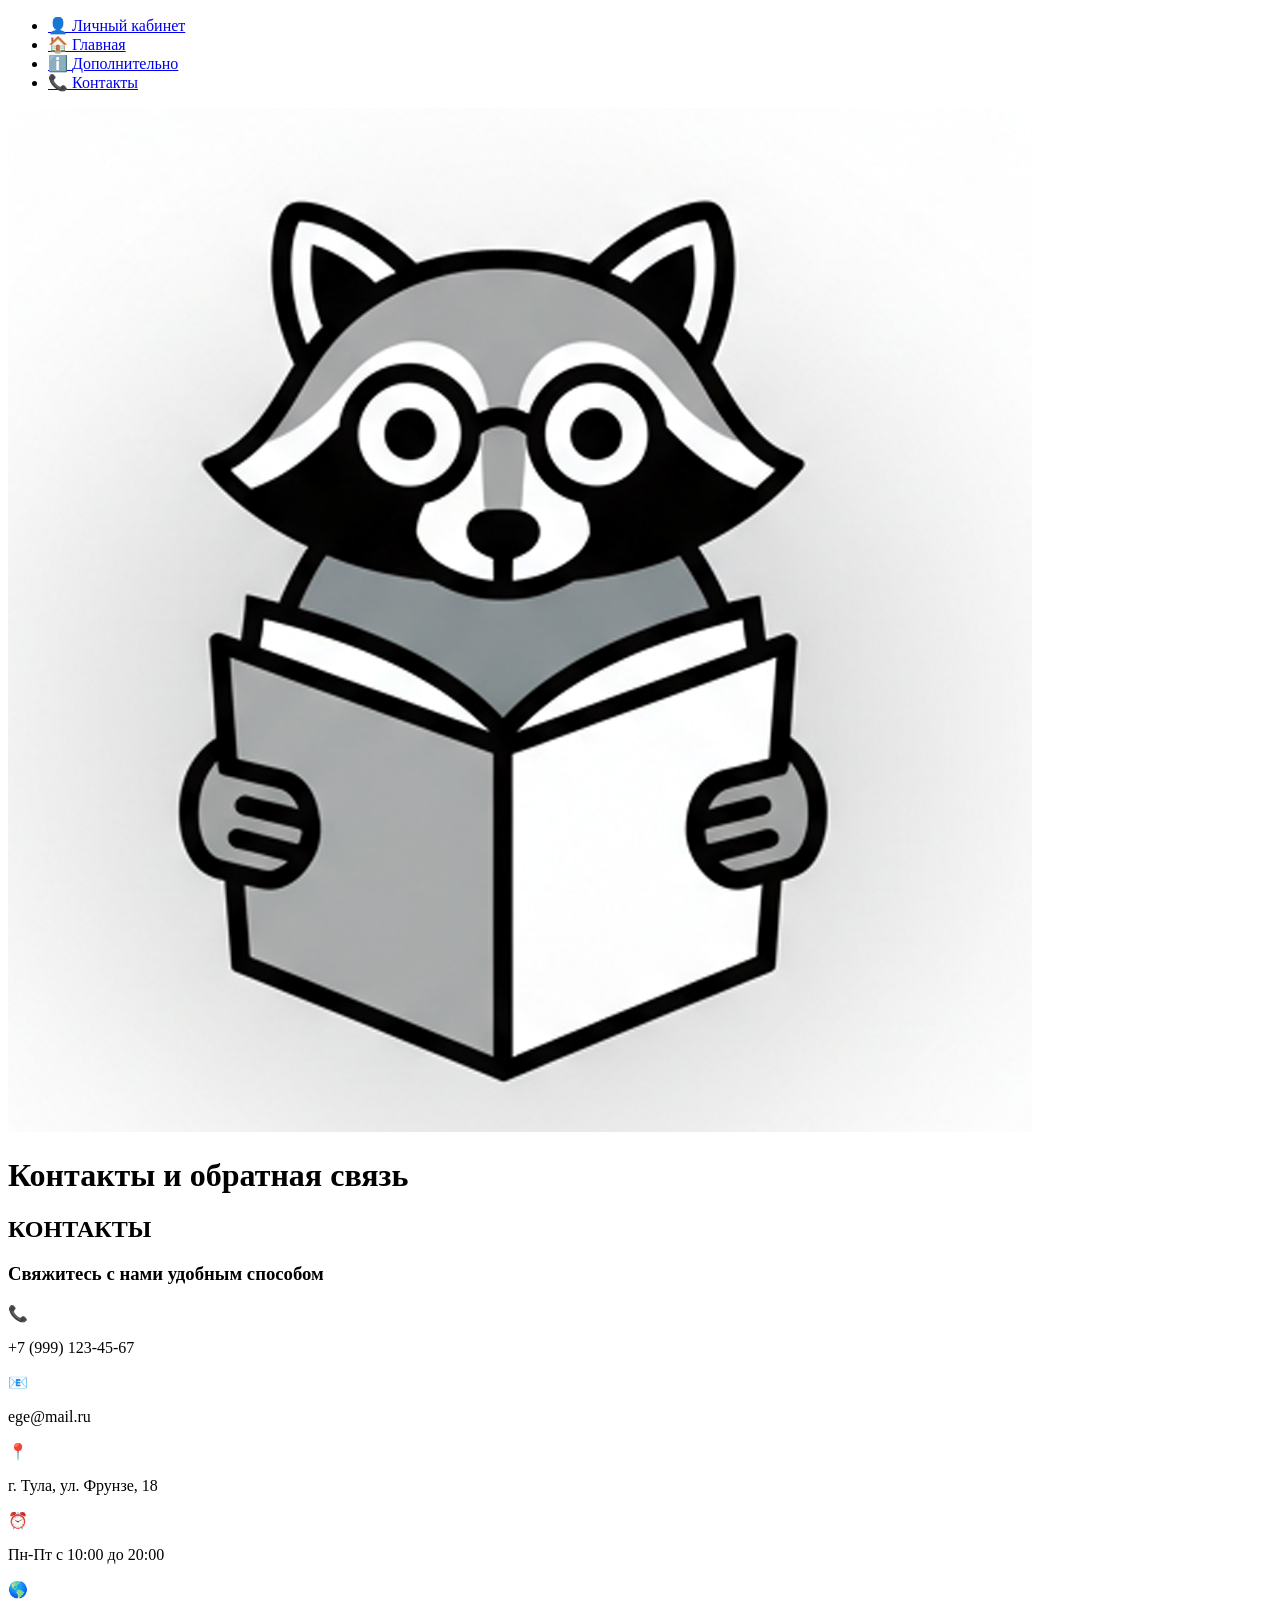
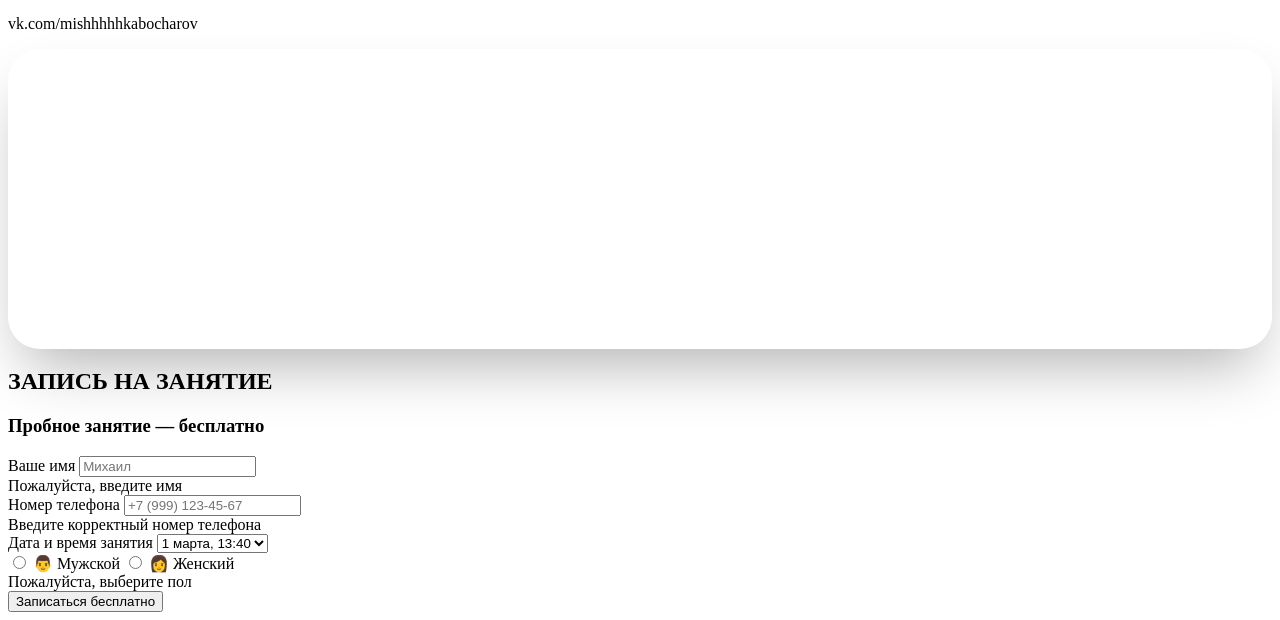
==== commit 3923cc82: "Update contacts.html" ====
--- a/contacts.html
+++ b/contacts.html
@@ -4,7 +4,7 @@
     <meta charset="UTF-8">
     <meta name="viewport" content="width=device-width, initial-scale=1.0">
     <title>Контакты — Подготовка к ЕГЭ по информатике</title>
-    <link rel="stylesheet" href="style.css">
+    <link rel="stylesheet" href="css/style.css">
     <link href="https://fonts.googleapis.com/css2?family=Inter:wght@400;500;600;700&family=Montserrat:wght@600&display=swap" rel="stylesheet">
     
     <!-- Подключение API Яндекс Карт с вашим ключом -->
@@ -57,10 +57,8 @@
         </div>
         
         <div class="contacts-photo">
-            <div class="photo" style="height: 350px;">
-                <!-- Контейнер для Яндекс Карты -->
-                <div id="map" style="width: 100%; height: 100%;"></div>
-            </div>
+            <!-- Контейнер для Яндекс Карты -->
+            <div id="map" style="width: 100%; height: 300px; border-radius: 32px; overflow: hidden; box-shadow: 0 30px 60px -15px rgba(0, 0, 0, 0.3);"></div>
         </div>
     </div>
     
@@ -85,10 +83,10 @@
                 <div class="form-group">
                     <label>Дата и время занятия</label>
                     <select name="city" id="city">
-                        <option value="1" selected>15 марта, 13:40</option>
-                        <option value="2">15 марта, 15:00</option>
-                        <option value="3">20 марта, 13:40</option>
-                        <option value="4">23 марта, 15:00</option>
+                        <option value="1" selected>1 марта, 13:40</option>
+                        <option value="2">1 марта, 15:00</option>
+                        <option value="3">2 марта, 13:40</option>
+                        <option value="4">3 марта, 15:00</option>
                     </select>
                 </div>
                 
@@ -117,6 +115,7 @@
         </div>
     </div>
 
+    <!-- Добавьте стили для анимации модального окна -->
     <style>
         @keyframes modalSlideUp {
             from {
@@ -128,12 +127,24 @@
                 transform: translateY(0);
             }
         }
+        
+        @media (max-width: 768px) {
+            #successModal > div {
+                padding: 30px;
+                width: 95%;
+            }
+            
+            #successModal h3 {
+                font-size: 24px;
+            }
+            
+            #successModal p {
+                font-size: 15px;
+            }
+        }
     </style>
 
     <script>
-        // Глобальная переменная для карты
-        var myMap;
-        
         // Инициализация карты
         ymaps.ready(initMap);
         
@@ -142,8 +153,7 @@
                 // Координаты центра (ул. Фрунзе, 18, Тула)
                 var mapCenter = [54.189371, 37.590821];
                 
-                // Создаем карту
-                myMap = new ymaps.Map('map', {
+                var map = new ymaps.Map('map', {
                     center: mapCenter,
                     zoom: 16,
                     controls: ['zoomControl', 'fullscreenControl']
@@ -158,25 +168,15 @@
                     iconColor: '#1e293b'
                 });
                 
-                myMap.geoObjects.add(placemark);
-                
-                // Принудительно обновляем карту после загрузки
-                setTimeout(function() {
-                    myMap.container.fitToViewport();
-                }, 200);
-                
-                // Обновляем карту при изменении размера окна
+                map.geoObjects.add(placemark);
+                
+                // Адаптация карты при изменении размера окна
                 window.addEventListener('resize', function() {
-                    if (myMap) {
-                        setTimeout(function() {
-                            myMap.container.fitToViewport();
-                        }, 100);
-                    }
-                });
-                
+                    map.container.fitToViewport();
+                });
             } catch (error) {
                 console.error('Ошибка загрузки карты:', error);
-                document.getElementById('map').innerHTML = '<div style="width: 100%; height: 100%; background: #f1f5f9; display: flex; align-items: center; justify-content: center; border-radius: 32px; color: #64748b;">Карта временно недоступна</div>';
+                document.getElementById('map').innerHTML = '<div style="width: 100%; height: 100%; background: #f1f5f9; display: flex; align-items: center; justify-content: center; border-radius: 32px;"><p style="color: #64748b;">Карта временно недоступна</p></div>';
             }
         }
         
@@ -184,6 +184,8 @@
         function showSuccessModal() {
             const modal = document.getElementById('successModal');
             modal.style.display = 'flex';
+            
+            // Блокируем прокрутку страницы
             document.body.style.overflow = 'hidden';
         }
         
@@ -191,7 +193,11 @@
         function closeModal() {
             const modal = document.getElementById('successModal');
             modal.style.display = 'none';
+            
+            // Возвращаем прокрутку
             document.body.style.overflow = 'auto';
+            
+            // Опционально: очищаем форму
             document.getElementById('bookingForm').reset();
         }
         
@@ -253,7 +259,10 @@
             }
             
             if (isValid) {
+                // Показываем модальное окно вместо alert
                 showSuccessModal();
+                
+                // Здесь можно добавить реальную отправку формы
                 console.log('Форма отправлена:', {
                     name: nameInput.value.trim(),
                     phone: phoneInput.value.trim(),
@@ -262,7 +271,7 @@
                 });
             }
             
-            return false;
+            return false; // Отключаем реальную отправку для демонстрации
         }
     </script>
 </body>
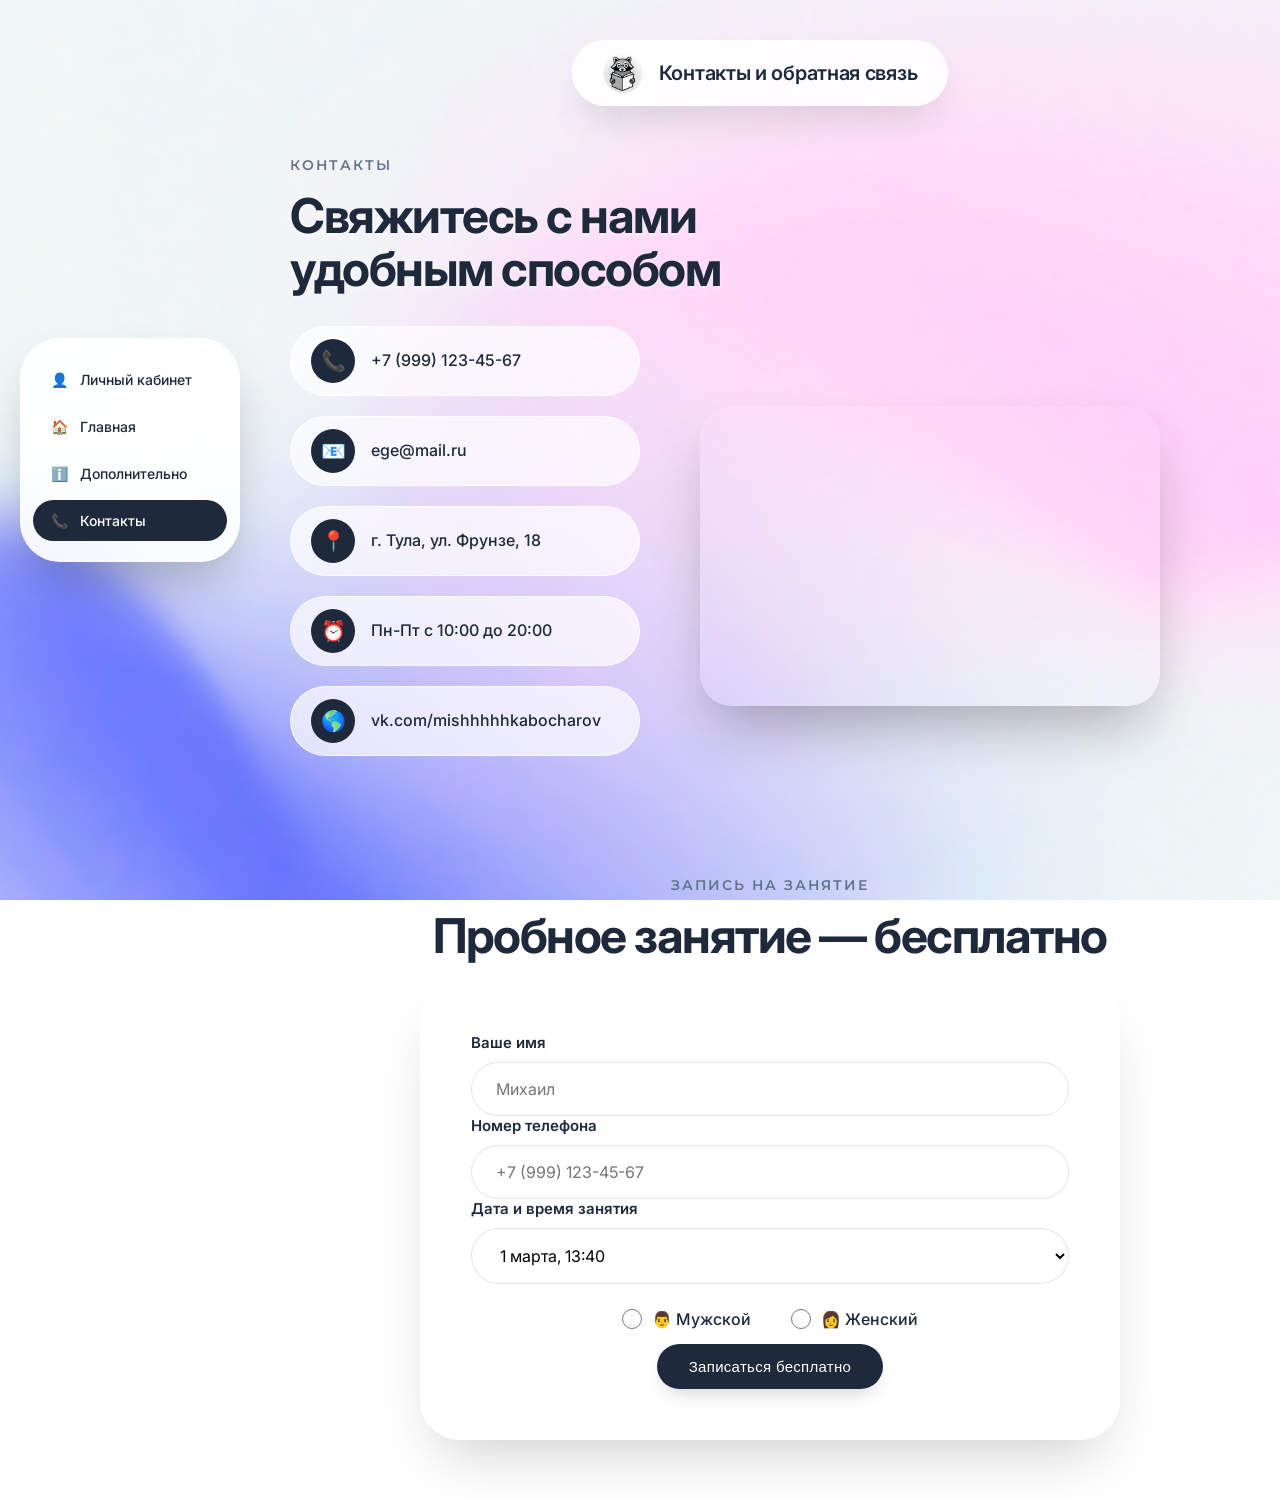
==== commit 75fd310e: "Update contacts.html" ====
--- a/contacts.html
+++ b/contacts.html
@@ -4,7 +4,7 @@
     <meta charset="UTF-8">
     <meta name="viewport" content="width=device-width, initial-scale=1.0">
     <title>Контакты — Подготовка к ЕГЭ по информатике</title>
-    <link rel="stylesheet" href="css/style.css">
+    <link rel="stylesheet" href="style.css">
     <link href="https://fonts.googleapis.com/css2?family=Inter:wght@400;500;600;700&family=Montserrat:wght@600&display=swap" rel="stylesheet">
     
     <!-- Подключение API Яндекс Карт с вашим ключом -->
@@ -156,7 +156,7 @@
                 var map = new ymaps.Map('map', {
                     center: mapCenter,
                     zoom: 16,
-                    controls: ['zoomControl', 'fullscreenControl']
+                    controls: ['zoomControl']
                 });
                 
                 // Создание метки
--- a/style.css
+++ b/style.css
@@ -0,0 +1,1967 @@
+/* ===== ОСНОВНЫЕ СТИЛИ ===== */
+* {
+    margin: 0;
+    padding: 0;
+    box-sizing: border-box;
+}
+
+body {
+    font-family: 'Inter', -apple-system, BlinkMacSystemFont, 'Segoe UI', Roboto, sans-serif;
+    background: url('backg.jpg') no-repeat center center fixed;
+    background-size: cover;
+    min-height: 100vh;
+    display: flex;
+    flex-direction: column;
+    align-items: center;
+    position: relative;
+    padding: 20px;
+    color: #1e293b;
+}
+
+/* ===== НАВИГАЦИЯ ===== */
+.sidebar {
+    position: fixed;
+    left: 20px;
+    top: 50%;
+    transform: translateY(-50%);
+    background: rgba(255, 255, 255, 0.9);
+    backdrop-filter: blur(10px);
+    -webkit-backdrop-filter: blur(10px);
+    border-radius: 40px;
+    padding: 20px 12px;
+    width: 220px;
+    box-shadow: 0 25px 50px -12px rgba(0, 0, 0, 0.25);
+    z-index: 1000;
+    border: 1px solid rgba(255, 255, 255, 0.5);
+}
+
+.sidebar ul {
+    list-style: none;
+    display: flex;
+    flex-direction: column;
+    gap: 6px;
+}
+
+.sidebar a {
+    text-decoration: none;
+    color: #1e293b;
+    font-weight: 500;
+    padding: 12px 18px;
+    display: block;
+    border-radius: 24px;
+    transition: all 0.2s ease;
+    font-size: 14px;
+    white-space: nowrap;
+}
+
+.sidebar a:hover,
+.sidebar a.active {
+    background: #1e293b;
+    color: white;
+}
+
+.sidebar a span {
+    display: inline;
+}
+
+.sidebar a span:first-child {
+    margin-right: 8px;
+}
+
+/* ===== ШАПКА ===== */
+.head-block {
+    background: rgba(255, 255, 255, 0.9);
+    backdrop-filter: blur(10px);
+    -webkit-backdrop-filter: blur(10px);
+    border-radius: 40px;
+    padding: 12px 30px;
+    display: flex;
+    align-items: center;
+    gap: 16px;
+    margin-top: 20px;
+    margin-left: 240px;
+    box-shadow: 0 20px 40px -12px rgba(0, 0, 0, 0.15);
+    border: 1px solid rgba(255, 255, 255, 0.6);
+    width: fit-content;
+}
+
+.logo {
+    width: 40px;
+    height: 40px;
+    background: #1e293b;
+    border-radius: 20px;
+    display: flex;
+    align-items: center;
+    justify-content: center;
+    overflow: hidden;
+}
+
+.logo img {
+    width: 100%;
+    height: 100%;
+    object-fit: cover;
+    display: block;
+}
+
+h1 {
+    margin: 0;
+    font-size: 20px;
+    font-weight: 600;
+    color: #1e293b;
+    letter-spacing: -0.3px;
+}
+
+/* ===== ОСНОВНЫЕ СЕКЦИИ ===== */
+#about, #news, #contacts, #booking, #about-course, #login-section,
+#student-cabinet, #teacher-cabinet, #lab-work {
+    margin-top: 30px;
+    margin-left: 260px;
+    width: 1000px;
+    max-width: calc(100% - 280px);
+    scroll-margin-top: 30px;
+    padding: 20px 0 40px 0;
+}
+
+#login-section {
+    padding: 40px 0 60px 0;
+    display: flex;
+    justify-content: center;
+    align-items: center;
+    min-height: calc(100vh - 200px);
+}
+
+/* ===== АНИМАЦИИ ===== */
+@keyframes slideUp {
+    from { opacity: 0; transform: translateY(40px); }
+    to { opacity: 1; transform: translateY(0); }
+}
+
+@keyframes fadeIn {
+    from { opacity: 0; }
+    to { opacity: 1; }
+}
+
+#about, #news, #contacts, #booking, #about-course, #login-section,
+#student-cabinet, #teacher-cabinet, #lab-work {
+    animation: slideUp 0.6s ease-out;
+}
+
+/* ===== О СЕБЕ ===== */
+#about {
+    display: flex;
+    gap: 50px;
+    align-items: center;
+}
+
+.about-content {
+    flex: 1;
+}
+
+.about-content h2,
+.text h2,
+.cabinet-header h2,
+.contacts-content h2,
+#about-course .text h2 {
+    font-family: 'Montserrat', 'Inter', sans-serif;
+    font-size: 14px;
+    font-weight: 600;
+    letter-spacing: 2px;
+    text-transform: uppercase;
+    color: #64748b;
+    margin-bottom: 16px;
+}
+
+.about-content h3,
+.text h3,
+.cabinet-header h3,
+.contacts-content h3,
+#about-course .text h3,
+.login-header h3,
+.features-section h3,
+.prices-section h3,
+.reviews-section h3 {
+    margin: 0 0 20px 0;
+    font-size: 48px;
+    font-weight: 700;
+    color: #1e293b;
+    letter-spacing: -1.5px;
+    line-height: 1.1;
+    text-shadow: 0 2px 4px rgba(255,255,255,0.5);
+}
+
+.about-content p,
+.text p,
+#about-course .text p,
+.contacts-content p,
+.features-list p,
+.price-description,
+.review-text {
+    margin: 0 0 30px 0;
+    font-size: 16px;
+    line-height: 1.7;
+    color: #334155;
+    max-width: 500px;
+}
+
+.about-photo {
+    flex: 1;
+    max-width: 400px;
+}
+
+.photo,
+.contacts-photo .photo {
+    width: 100%;
+    border-radius: 24px;
+    overflow: hidden;
+    box-shadow: 0 30px 60px -15px rgba(0, 0, 0, 0.3);
+}
+
+.photo img {
+    width: 100%;
+    height: auto;
+    display: block;
+}
+
+/* ===== КНОПКИ ===== */
+.btn,
+.price-btn,
+.login-btn,
+.check-btn,
+input[type="submit"] {
+    display: inline-block;
+    background: #1e293b;
+    color: white;
+    text-decoration: none;
+    padding: 14px 32px;
+    border-radius: 40px;
+    font-weight: 500;
+    font-size: 15px;
+    letter-spacing: 0.3px;
+    transition: all 0.3s ease;
+    border: none;
+    cursor: pointer;
+    box-shadow: 0 10px 20px -8px rgba(0, 0, 0, 0.2);
+}
+
+.btn:hover,
+.price-btn:hover,
+.login-btn:hover,
+.check-btn:hover,
+input[type="submit"]:hover {
+    background: #0f172a;
+    transform: translateY(-3px);
+    box-shadow: 0 15px 30px -8px rgba(0, 0, 0, 0.3);
+}
+
+.price-btn.outline {
+    background: transparent;
+    color: #1e293b;
+    border: 2px solid #1e293b;
+}
+
+.price-btn.outline:hover {
+    background: #1e293b;
+    color: white;
+}
+
+.login-btn {
+    width: 80%;
+    display: block;
+    margin: 30px auto 0 auto;
+    padding: 22px 32px;
+    font-size: 20px;
+    font-weight: 600;
+}
+
+.pdf-button {
+    display: flex;
+    align-items: center;
+    gap: 8px;
+    background: #dc2626;
+    color: white;
+    border: none;
+    padding: 10px 20px;
+    border-radius: 40px;
+    font-size: 14px;
+    font-weight: 600;
+    cursor: pointer;
+    transition: all 0.2s ease;
+    text-decoration: none;
+    border: 1px solid rgba(255, 255, 255, 0.1);
+}
+
+.pdf-button:hover {
+    background: #b91c1c;
+    transform: scale(1.05);
+    box-shadow: 0 10px 20px -10px rgba(220, 38, 38, 0.5);
+}
+
+.pdf-button:active {
+    transform: scale(0.95);
+}
+
+.pdf-button span {
+    font-size: 18px;
+}
+
+/* ===== НОВОСТИ ===== */
+#news .text h2 {
+    margin-bottom: 30px;
+}
+
+.news-grid {
+    display: grid;
+    grid-template-columns: repeat(2, 1fr);
+    gap: 30px;
+}
+
+.news-card {
+    background: rgba(255, 255, 255, 0.9);
+    backdrop-filter: blur(10px);
+    -webkit-backdrop-filter: blur(10px);
+    border-radius: 24px;
+    padding: 28px;
+    border: 1px solid rgba(255, 255, 255, 0.8);
+    box-shadow: 0 20px 40px -15px rgba(0, 0, 0, 0.15);
+}
+
+.news-date {
+    font-size: 13px;
+    color: #64748b;
+    font-weight: 500;
+    margin-bottom: 10px;
+    display: block;
+    text-transform: uppercase;
+    letter-spacing: 0.5px;
+}
+
+.news-title {
+    font-size: 20px;
+    font-weight: 700;
+    color: #1e293b;
+    margin-bottom: 10px;
+    line-height: 1.4;
+}
+
+.news-excerpt {
+    font-size: 15px;
+    color: #475569;
+    line-height: 1.6;
+}
+
+/* ===== КОНТАКТЫ ===== */
+#contacts {
+    display: flex;
+    gap: 40px;
+    align-items: flex-start;
+}
+
+.contacts-content {
+    flex: 1;
+}
+
+.contacts-content h3 {
+    margin-bottom: 30px;
+}
+
+.contact-items {
+    margin: 30px 0;
+}
+
+.contact-item {
+    display: flex;
+    align-items: center;
+    gap: 16px;
+    margin: 20px 0;
+    background: rgba(255, 255, 255, 0.7);
+    backdrop-filter: blur(5px);
+    -webkit-backdrop-filter: blur(5px);
+    padding: 12px 20px;
+    border-radius: 60px;
+    border: 1px solid rgba(255, 255, 255, 0.8);
+    max-width: 350px;
+    transition: transform 0.2s ease;
+}
+
+.contact-item:hover {
+    transform: translateX(5px);
+    background: rgba(255, 255, 255, 0.9);
+}
+
+.contact-icon {
+    width: 44px;
+    height: 44px;
+    background: #1e293b;
+    border-radius: 22px;
+    display: flex;
+    align-items: center;
+    justify-content: center;
+    color: white;
+    font-size: 20px;
+    flex-shrink: 0;
+}
+
+.contact-item p {
+    margin: 0;
+    font-size: 16px;
+    font-weight: 500;
+    color: #1e293b;
+}
+
+.contacts-photo {
+    flex: 1;
+    max-width: 700px;
+    position: relative;
+    left: -90px;
+    top: 250px;
+}
+
+/* ===== ФОРМЫ ===== */
+#booking {
+    display: flex;
+    justify-content: center;
+}
+
+#booking .text {
+    text-align: center;
+    max-width: 700px;
+    width: 100%;
+}
+
+form,
+.login-card {
+    background: rgba(255, 255, 255, 0.7);
+    backdrop-filter: blur(10px);
+    -webkit-backdrop-filter: blur(10px);
+    border-radius: 40px;
+    padding: 50px;
+    border: 1px solid rgba(255, 255, 255, 0.8);
+    width: 100%;
+    box-shadow: 0 30px 60px -20px rgba(0, 0, 0, 0.2);
+    margin: 0 auto;
+}
+
+.login-container {
+    max-width: 550px;
+    width: 100%;
+    margin: 0 auto;
+}
+
+form p {
+    margin: 0 0 25px 0;
+}
+
+form label,
+.form-group label {
+    display: block;
+    margin-bottom: 10px;
+    font-weight: 600;
+    color: #1e293b;
+    font-size: 15px;
+    text-align: left;
+}
+
+input[type="text"],
+input[type="email"],
+input[type="password"],
+select {
+    width: 100%;
+    padding: 16px 24px;
+    border: 1px solid rgba(0, 0, 0, 0.1);
+    border-radius: 60px;
+    font-size: 16px;
+    outline: none;
+    background: white;
+    transition: all 0.2s ease;
+    font-family: inherit;
+}
+
+input[type="text"]:focus,
+input[type="email"]:focus,
+input[type="password"]:focus,
+select:focus {
+    border-color: #1e293b;
+    box-shadow: 0 0 0 4px rgba(30, 41, 59, 0.1);
+}
+
+input[type="radio"] {
+    margin-right: 10px;
+    width: 20px;
+    height: 20px;
+    accent-color: #1e293b;
+}
+
+.radio-group {
+    display: flex;
+    gap: 40px;
+    margin: 25px 0 15px 0;
+    justify-content: center;
+}
+
+.radio-group label {
+    display: flex;
+    align-items: center;
+    margin: 0;
+    font-weight: 500;
+    font-size: 16px;
+    cursor: pointer;
+}
+
+.error-message {
+    color: #dc2626;
+    font-size: 14px;
+    margin-top: 8px;
+    margin-left: 20px;
+    display: none;
+    text-align: left;
+}
+
+.error-message.show {
+    display: block;
+}
+
+input.error,
+select.error {
+    border-color: #dc2626;
+    background-color: #fef2f2;
+}
+
+.success-message {
+    color: #059669;
+    text-align: center;
+    margin-top: 15px;
+    font-size: 15px;
+    display: none;
+    background: rgba(167, 243, 208, 0.5);
+    padding: 15px;
+    border-radius: 60px;
+    backdrop-filter: blur(5px);
+    border: 1px solid rgba(5, 150, 105, 0.2);
+}
+
+/* ===== ЛИЧНЫЙ КАБИНЕТ (общие стили) ===== */
+.cabinet-header {
+    margin-bottom: 40px;
+}
+
+.cabinet-header h3 {
+    font-size: 48px;
+}
+
+.welcome-message {
+    font-size: 24px;
+    font-weight: 600;
+    color: #1e293b;
+    margin-bottom: 10px;
+}
+
+.welcome-message span {
+    background: rgba(255, 255, 255, 0.7);
+    backdrop-filter: blur(5px);
+    padding: 5px 15px;
+    border-radius: 40px;
+    display: inline-block;
+}
+
+.profile-card {
+    background: rgba(255, 255, 255, 0.7);
+    backdrop-filter: blur(10px);
+    -webkit-backdrop-filter: blur(10px);
+    border-radius: 40px;
+    padding: 40px;
+    border: 1px solid rgba(255, 255, 255, 0.8);
+    box-shadow: 0 30px 60px -20px rgba(0, 0, 0, 0.2);
+    margin-bottom: 30px;
+}
+
+.profile-card h3 {
+    font-size: 24px;
+    font-weight: 700;
+    color: #1e293b;
+    margin: 30px 0 20px 0;
+    letter-spacing: -0.5px;
+}
+
+.profile-card h3:first-of-type {
+    margin-top: 0;
+}
+
+.stats-grid {
+    display: grid;
+    grid-template-columns: repeat(2, 1fr);
+    gap: 20px;
+    margin: 20px 0 30px 0;
+}
+
+.stat-item {
+    background: rgba(255, 255, 255, 0.5);
+    backdrop-filter: blur(5px);
+    -webkit-backdrop-filter: blur(5px);
+    border-radius: 32px;
+    padding: 30px 20px;
+    text-align: center;
+    border: 1px solid rgba(255, 255, 255, 0.6);
+    transition: transform 0.2s ease;
+}
+
+.stat-item:hover {
+    transform: translateY(-5px);
+    background: rgba(255, 255, 255, 0.8);
+}
+
+.stat-number {
+    font-size: 48px;
+    font-weight: 700;
+    color: #1e293b;
+    line-height: 1;
+    margin-bottom: 10px;
+}
+
+.stat-label {
+    color: #475569;
+    font-size: 16px;
+    font-weight: 500;
+}
+
+.progress-section {
+    margin: 30px 0;
+}
+
+.progress-header {
+    display: flex;
+    justify-content: space-between;
+    align-items: center;
+    margin-bottom: 12px;
+}
+
+.progress-header span {
+    font-weight: 600;
+    color: #1e293b;
+    font-size: 16px;
+}
+
+.progress-bar {
+    width: 100%;
+    height: 12px;
+    background: rgba(255, 255, 255, 0.5);
+    border-radius: 20px;
+    overflow: hidden;
+    border: 1px solid rgba(255, 255, 255, 0.6);
+}
+
+.progress-fill {
+    height: 100%;
+    background: #1e293b;
+    border-radius: 20px;
+    width: 80%;
+    transition: width 0.3s ease;
+}
+
+.schedule-list,
+.homework-list {
+    display: flex;
+    flex-direction: column;
+    gap: 14px;
+    margin: 20px 0;
+}
+
+.schedule-item {
+    background: rgba(255, 255, 255, 0.5);
+    backdrop-filter: blur(5px);
+    -webkit-backdrop-filter: blur(5px);
+    border-radius: 60px;
+    padding: 16px 24px;
+    display: flex;
+    align-items: center;
+    gap: 15px;
+    border: 1px solid rgba(255, 255, 255, 0.6);
+    font-size: 16px;
+    color: #1e293b;
+    font-weight: 500;
+}
+
+.schedule-item span {
+    font-size: 24px;
+}
+
+.check-btn {
+    background: #1e293b;
+    color: white;
+    border: none;
+    padding: 10px 24px;
+    border-radius: 40px;
+    font-weight: 500;
+    font-size: 14px;
+    cursor: pointer;
+    transition: all 0.2s ease;
+    box-shadow: 0 5px 12px -5px rgba(0, 0, 0, 0.2);
+    text-decoration: none;
+    display: inline-block;
+    margin-left: auto;
+    white-space: nowrap;
+}
+
+.check-btn:hover {
+    background: #0f172a;
+    transform: translateY(-2px);
+    box-shadow: 0 10px 20px -8px rgba(0, 0, 0, 0.3);
+}
+}
+/* Улучшенный стиль для домашних заданий (как у расписания) */
+.homework-item {
+    background: rgba(255, 255, 255, 0.5);
+    backdrop-filter: blur(5px);
+    -webkit-backdrop-filter: blur(5px);
+    border-radius: 60px;
+    padding: 16px 24px;
+    display: flex;
+    align-items: center;
+    gap: 15px;
+    border: 1px solid rgba(255, 255, 255, 0.6);
+    font-size: 16px;
+    color: #1e293b;
+}
+
+.homework-status {
+    width: 32px;
+    height: 32px;
+    border-radius: 50%;
+    display: flex;
+    align-items: center;
+    justify-content: center;
+    font-size: 18px;
+    flex-shrink: 0;
+}
+
+.homework-status.done {
+    background: #10b981;
+    color: white;
+}
+
+.homework-status.pending {
+    background: #f59e0b;
+    color: white;
+}
+
+.homework-info {
+    flex: 1;
+    display: flex;
+    align-items: center;
+    gap: 10px;
+    flex-wrap: wrap;
+}
+
+.homework-title {
+    font-weight: 600;
+    color: #1e293b;
+}
+
+.homework-grade {
+    font-size: 14px;
+    color: #64748b;
+}
+
+/* Студент-секция для преподавателя */
+.student-section {
+    background: rgba(255, 255, 255, 0.5);
+    border-radius: 32px;
+    padding: 25px;
+    margin-bottom: 30px;
+    border: 1px solid rgba(255, 255, 255, 0.6);
+}
+
+.student-title {
+    font-size: 20px;
+    font-weight: 700;
+    color: #1e293b;
+    margin-bottom: 20px;
+    display: flex;
+    align-items: center;
+    gap: 10px;
+}
+
+.student-title span {
+    font-size: 24px;
+}
+
+/* Элементы для преподавателя */
+.file-input-group {
+    display: flex;
+    align-items: center;
+    gap: 15px;
+    margin: 15px 0;
+    flex-wrap: wrap;
+}
+
+.file-label {
+    background: white;
+    padding: 10px 20px;
+    border-radius: 60px;
+    font-size: 14px;
+    font-weight: 500;
+    color: #1e293b;
+    border: 1px solid rgba(0, 0, 0, 0.1);
+    cursor: pointer;
+    transition: all 0.2s ease;
+}
+
+.file-label:hover {
+    background: #1e293b;
+    color: white;
+}
+
+input[type="file"] {
+    display: none;
+}
+
+.comment-input {
+    display: flex;
+    align-items: center;
+    gap: 15px;
+    margin: 15px 0;
+}
+
+.comment-input input {
+    flex: 1;
+    padding: 14px 20px;
+    border: 1px solid rgba(0, 0, 0, 0.1);
+    border-radius: 60px;
+    font-size: 15px;
+    outline: none;
+    background: white;
+}
+
+.comment-input input:focus {
+    border-color: #1e293b;
+    box-shadow: 0 0 0 3px rgba(30, 41, 59, 0.1);
+}
+
+/* История операций */
+.operations-section {
+    margin-top: 30px;
+}
+
+.operation-item {
+    display: flex;
+    align-items: center;
+    justify-content: space-between;
+    background: rgba(255, 255, 255, 0.5);
+    backdrop-filter: blur(5px);
+    -webkit-backdrop-filter: blur(5px);
+    border-radius: 60px;
+    padding: 16px 24px;
+    border: 1px solid rgba(255, 255, 255, 0.6);
+    transition: all 0.2s ease;
+    margin-bottom: 12px;
+}
+
+.operation-item:hover {
+    background: rgba(255, 255, 255, 0.8);
+    transform: translateX(5px);
+}
+
+.operation-date {
+    display: flex;
+    align-items: center;
+    gap: 12px;
+    min-width: 120px;
+}
+
+.operation-date span:first-child {
+    font-size: 24px;
+}
+
+.operation-date .date-text {
+    font-weight: 600;
+    color: #1e293b;
+}
+
+.operation-amount {
+    font-weight: 700;
+    color: #1e293b;
+    background: rgba(255, 255, 255, 0.5);
+    padding: 6px 12px;
+    border-radius: 30px;
+    font-size: 16px;
+    margin-right: 15px;
+    text-align: center;
+    min-width: 80px;
+}
+
+.operation-student {
+    flex: 1;
+    color: #475569;
+    font-weight: 500;
+}
+
+.operations-note {
+    text-align: center;
+    color: #64748b;
+    font-size: 14px;
+    margin-top: 15px;
+    opacity: 0.8;
+    font-style: italic;
+}
+
+/* ===== ЛАБОРАТОРНЫЕ РАБОТЫ ===== */
+
+/* ===== ДОПОЛНИТЕЛЬНАЯ ИНФОРМАЦИЯ ===== */
+.info-grid {
+    display: grid;
+    grid-template-columns: repeat(2, 1fr);
+    gap: 24px;
+    margin: 40px 0;
+}
+
+.info-card {
+    background: rgba(255, 255, 255, 0.7);
+    backdrop-filter: blur(10px);
+    -webkit-backdrop-filter: blur(10px);
+    border-radius: 32px;
+    padding: 32px;
+    border: 1px solid rgba(255, 255, 255, 0.8);
+    box-shadow: 0 20px 40px -15px rgba(0, 0, 0, 0.1);
+    transition: transform 0.2s ease;
+}
+
+.info-card:hover {
+    transform: translateY(-5px);
+    background: rgba(255, 255, 255, 0.9);
+}
+
+.info-icon {
+    font-size: 40px;
+    margin-bottom: 20px;
+    display: block;
+}
+
+.info-card h3 {
+    font-size: 24px !important;
+    font-weight: 700 !important;
+    color: #1e293b !important;
+    margin-bottom: 15px !important;
+    letter-spacing: -0.5px !important;
+    text-shadow: none !important;
+}
+
+.info-card p {
+    font-size: 15px !important;
+    color: #475569 !important;
+    line-height: 1.6 !important;
+    margin: 0 !important;
+}
+
+.features-section,
+.reviews-section,
+.prices-section {
+    background: rgba(255, 255, 255, 0.7);
+    backdrop-filter: blur(10px);
+    -webkit-backdrop-filter: blur(10px);
+    border-radius: 40px;
+    padding: 40px;
+    border: 1px solid rgba(255, 255, 255, 0.8);
+    margin: 40px 0;
+}
+
+.features-section h3,
+.prices-section h3,
+.reviews-section h3 {
+    font-size: 32px !important;
+    margin-bottom: 30px !important;
+}
+
+.features-list {
+    display: grid;
+    grid-template-columns: repeat(2, 1fr);
+    gap: 20px;
+}
+
+.feature-item {
+    display: flex;
+    align-items: center;
+    gap: 12px;
+    font-size: 16px;
+    color: #1e293b;
+}
+
+.feature-item span {
+    font-size: 24px;
+}
+
+.reviews-grid,
+.prices-grid {
+    display: grid;
+    grid-template-columns: repeat(3, 1fr);
+    gap: 24px;
+    margin-top: 30px;
+}
+
+.prices-grid {
+    grid-template-columns: repeat(2, 1fr);
+}
+
+.review-card {
+    background: white;
+    border-radius: 28px;
+    padding: 28px;
+    box-shadow: 0 10px 30px -10px rgba(0, 0, 0, 0.05);
+}
+
+.review-author {
+    font-weight: 700;
+    font-size: 18px;
+    color: #1e293b;
+    margin-bottom: 12px;
+    display: block;
+}
+
+.review-text {
+    font-size: 15px;
+    color: #475569;
+    line-height: 1.6;
+    margin: 0;
+    font-style: italic;
+}
+
+.review-rating {
+    color: #fbbf24;
+    font-size: 16px;
+    margin-top: 15px;
+    letter-spacing: 2px;
+}
+
+.price-card {
+    background: rgba(255, 255, 255, 0.7);
+    backdrop-filter: blur(10px);
+    -webkit-backdrop-filter: blur(10px);
+    border-radius: 40px;
+    padding: 40px;
+    border: 1px solid rgba(255, 255, 255, 0.8);
+    box-shadow: 0 30px 50px -20px rgba(0, 0, 0, 0.2);
+    transition: all 0.3s ease;
+    text-align: center;
+}
+
+.price-card:hover {
+    transform: translateY(-8px);
+    background: rgba(255, 255, 255, 0.95);
+    box-shadow: 0 40px 60px -20px rgba(0, 0, 0, 0.3);
+}
+
+.price-card.popular {
+    background: white;
+    border: 2px solid #1e293b;
+    position: relative;
+}
+
+.price-card.popular::before {
+    content: "🔥 Рекомендуем";
+    position: absolute;
+    top: -12px;
+    left: 50%;
+    transform: translateX(-50%);
+    background: #1e293b;
+    color: white;
+    padding: 4px 20px;
+    border-radius: 40px;
+    font-size: 12px;
+    font-weight: 600;
+    letter-spacing: 0.5px;
+    white-space: nowrap;
+}
+
+.price-card h4 {
+    font-size: 28px;
+    font-weight: 700;
+    color: #1e293b;
+    margin-bottom: 20px;
+    letter-spacing: -0.5px;
+}
+
+.price-value {
+    font-size: 48px;
+    font-weight: 700;
+    color: #1e293b;
+    margin-bottom: 15px;
+}
+
+.price-old {
+    font-size: 24px;
+    color: #94a3b8;
+    text-decoration: line-through;
+    margin-right: 10px;
+}
+
+.price-description {
+    font-size: 16px;
+    color: #64748b;
+    margin-bottom: 25px;
+}
+
+.price-features {
+    list-style: none;
+    padding: 0;
+    margin: 25px 0;
+    text-align: left;
+}
+
+.price-features li {
+    padding: 8px 0;
+    color: #334155;
+    display: flex;
+    align-items: center;
+    gap: 10px;
+    font-size: 15px;
+}
+
+.price-features li::before {
+    content: "✓";
+    color: #1e293b;
+    font-weight: 700;
+}
+
+/* ===== ДОПОЛНИТЕЛЬНЫЕ ЭЛЕМЕНТЫ ===== */
+.variant-badge {
+    display: inline-block;
+    background: linear-gradient(135deg, #1e293b 0%, #0f172a 100%);
+    color: white;
+    padding: 4px 12px;
+    border-radius: 40px;
+    font-size: 12px;
+    font-weight: 600;
+    margin-left: 15px;
+    letter-spacing: 0.5px;
+}
+
+.info-highlight {
+    background: rgba(255, 255, 255, 0.8);
+    backdrop-filter: blur(10px);
+    -webkit-backdrop-filter: blur(10px);
+    border-radius: 32px;
+    padding: 25px 30px;
+    margin-bottom: 30px;
+    border: 1px solid rgba(255, 255, 255, 0.9);
+    display: flex;
+    align-items: center;
+    gap: 20px;
+    flex-wrap: wrap;
+}
+
+.info-icon {
+    font-size: 48px;
+    line-height: 1;
+}
+
+.info-text {
+    font-size: 16px;
+    color: #1e293b;
+    font-weight: 500;
+}
+
+.info-text strong {
+    color: #000;
+    font-weight: 700;
+}
+
+.price_success {
+    font-size: 18px;
+    color: rgba(0, 205, 50, 0.6);
+    margin-left: 10px;
+    font-weight: 700;
+}
+
+.demo-credentials {
+    /* Пустой класс для обратной совместимости */
+}
+
+/* ===== СКРОЛЛ ===== */
+html {
+    scroll-behavior: smooth;
+}
+
+/* ===== МОБИЛЬНАЯ ВЕРСИЯ ===== */
+
+/* Планшеты (горизонтальная ориентация) */
+@media (max-width: 1200px) and (min-width: 769px) {
+    .sidebar {
+        left: 10px;
+        width: 200px;
+    }
+    
+    .sidebar a {
+        padding: 12px 16px;
+        font-size: 14px;
+    }
+    
+    .head-block {
+        margin-left: 220px;
+        padding: 12px 24px;
+    }
+    
+    #about, #news, #contacts, #booking, #about-course, #login-section,
+    #student-cabinet, #teacher-cabinet, #lab-work {
+        margin-left: 220px;
+        width: calc(100% - 240px);
+    }
+}
+
+/* Планшеты (вертикальная ориентация) и большие телефоны */
+@media (max-width: 768px) {
+    body {
+        padding: 10px 10px 100px 10px; /* Увеличил нижний отступ, чтобы контент не скрывался за меню */
+    }
+    
+    /* Мобильное меню - ВНИЗУ ЭКРАНА */
+    .sidebar {
+        position: fixed;
+        left: 0;
+        top: auto;
+        bottom: 10px;
+        transform: none;
+        width: calc(100% - 20px);
+        margin: 0 10px;
+        padding: 8px;
+        background: rgba(255, 255, 255, 0.85);
+        backdrop-filter: blur(15px);
+        -webkit-backdrop-filter: blur(15px);
+        border-radius: 40px;
+        border: 1px solid rgba(255, 255, 255, 0.9);
+        z-index: 1000;
+    }
+    
+    .sidebar ul {
+        flex-direction: row;
+        justify-content: space-around;
+        gap: 0;
+        padding: 4px;
+    }
+    
+    .sidebar a {
+        padding: 8px 0; /* Уменьшил вертикальные отступы */
+        font-size: 0;
+        text-align: center;
+        border-radius: 30px;
+        flex: 1;
+        white-space: nowrap;
+        overflow: hidden;
+        transition: all 0.2s ease;
+        background: transparent;
+        margin: 0 2px;
+        display: flex;
+        align-items: center;
+        justify-content: center;
+    }
+    
+    .sidebar a.active {
+        background: rgba(0, 0, 0, 0);
+    }
+    
+    .sidebar a:hover {
+        background: white;
+        transform: translateY(-2px);
+    }
+    
+    /* Круглая обводка для иконок */
+    .sidebar a::before {
+        display: flex;
+        align-items: center;
+        justify-content: center;
+        width: 44px;
+        height: 44px;
+        background: white;
+        border-radius: 50%;
+        font-size: 24px;
+        transition: all 0.2s ease;
+        margin: 0 auto;
+    }
+    
+    .sidebar a[href="lk_prew.html"]::before,
+    .sidebar a[href="lk.html"]::before,
+    .sidebar a[href="lk_prepod.html"]::before {
+        content: "👤";
+    }
+    
+    .sidebar a[href="index.html"]::before {
+        content: "🏠";
+    }
+    
+    .sidebar a[href="info.html"]::before {
+        content: "ℹ️";
+    }
+    
+    .sidebar a[href="contacts.html"]::before {
+        content: "📞";
+    }
+    
+    .sidebar a:hover::before {
+        transform: scale(1.1);
+        box-shadow: 0 6px 15px rgba(0, 0, 0, 0.15), 0 0 0 2px white;
+    }
+    
+    .sidebar a:active::before {
+        transform: scale(0.95);
+        transition: transform 0.05s ease;
+    }
+    
+    .sidebar a.active::before {
+        background: #1e293b;
+        color: white;
+    }
+    
+    /* Для страницы входа меняем содержимое иконки */
+    .sidebar a[href="login.html"]::before {
+        content: "🔑";
+    }
+    
+    .sidebar a span {
+        display: none;
+    }
+    
+    /* Шапка */
+    .head-block {
+        margin: 0 0 15px 0;
+        width: 100%;
+        padding: 12px 20px;
+    }
+    
+    .head-block h1 {
+        font-size: 18px;
+    }
+    
+    .logo {
+        width: 40px;
+        height: 40px;
+    }
+    
+    /* Основные секции */
+    #about, #news, #contacts, #booking, #about-course, #login-section,
+    #student-cabinet, #teacher-cabinet, #lab-work {
+        margin: 15px 0;
+        width: 100%;
+        max-width: 100%;
+        padding: 20px 0 40px 0;
+    }
+    
+    /* Специально для страницы входа на мобильных */
+    #login-section {
+        min-height: auto;
+        padding: 20px 0 40px 0;
+    }
+    
+    .login-btn {
+        width: 90%;
+        padding: 18px 28px;
+        font-size: 18px;
+        margin-top: 25px;
+    }
+    
+    /* Вертикальное расположение блока "О нас" */
+    #about {
+        flex-direction: column;
+        gap: 30px;
+    }
+    
+    /* Блок с фото теперь сверху */
+    .about-photo {
+        width: 100%;
+        max-width: 100%;
+        order: -1;
+    }
+    
+    .about-photo .photo {
+        width: 100%;
+        border-radius: 20px;
+    }
+    
+    .photo img {
+        width: 100%;
+        height: auto;
+        object-fit: cover;
+    }
+    
+    /* Текст центрируется */
+    .about-content {
+        text-align: center;
+        padding: 0 15px;
+    }
+    
+    .about-content p {
+        margin: 0 auto 30px auto;
+    }
+    
+    /* Адаптация контактов */
+    #contacts {
+        flex-direction: column;
+        gap: 25px;
+    }
+    
+    .contacts-content h3 {
+        font-size: 32px;
+        text-align: center;
+    }
+    
+    .contacts-content p {
+        text-align: center;
+    }
+    
+    .contact-item {
+        max-width: 100%;
+    }
+    
+    .contacts-photo {
+        max-width: 100%;
+        left: 0;
+        top: 0;
+    }
+    
+    /* Адаптация сеток */
+    .info-grid,
+    .features-list,
+    .reviews-grid,
+    .prices-grid,
+    .tasks-grid,
+    .news-grid {
+        grid-template-columns: 1fr;
+        gap: 15px;
+    }
+    
+    /* Адаптация форм */
+    form, .login-card {
+        padding: 30px;
+    }
+    
+    .form-group input,
+    input[type="text"],
+    input[type="email"],
+    input[type="password"],
+    select {
+        padding: 16px 20px;
+    }
+    
+    .btn, .price-btn, .check-btn, input[type="submit"] {
+        padding: 16px 24px;
+        font-size: 16px;
+        width: 100%;
+    }
+    
+    /* Заголовки */
+    .text h2, .contacts-content h2, #about-course .text h2 {
+        font-size: 12px;
+        text-align: center;
+    }
+    
+    .about-content h3, .text h3, .cabinet-header h3,
+    .contacts-content h3, #about-course .text h3, .login-header h3 {
+        font-size: 36px;
+        text-align: center;
+    }
+    
+    /* Радиокнопки */
+    .radio-group {
+        flex-direction: column;
+        gap: 12px;
+        align-items: flex-start;
+        padding-left: 10px;
+    }
+    
+    /* Личный кабинет */
+    .stats-grid {
+        grid-template-columns: 1fr;
+    }
+    
+    .stat-number {
+        font-size: 40px;
+    }
+    
+    .schedule-item, .homework-item, .operation-item {
+        padding: 14px 20px;
+        font-size: 15px;
+        flex-wrap: wrap;
+    }
+    
+    .pdf-button {
+        width: 100%;
+        justify-content: center;
+    }
+    
+    .operation-date {
+        min-width: 100%;
+    }
+    
+    /* Лабораторные работы */
+    .task-header {
+        flex-wrap: wrap;
+    }
+    
+    .task-description,
+    .task-btn,
+    .task-result {
+        margin-left: 0;
+    }
+    
+    .task-btn {
+        width: 100%;
+    }
+    
+    /* Элементы преподавателя */
+    .file-input-group {
+        flex-direction: column;
+        align-items: flex-start;
+    }
+    
+    .comment-input {
+        flex-direction: column;
+    }
+    
+    .comment-input input {
+        width: 100%;
+    }
+    
+    .check-btn {
+        width: 100%;
+        text-align: center;
+    }
+    
+    .operation-amount {
+        margin-left: 35px;
+    }
+}
+
+/* Маленькие телефоны */
+@media (max-width: 480px) {
+    .sidebar a::before {
+        width: 40px;
+        height: 40px;
+        font-size: 22px;
+    }
+    
+    .sidebar {
+        padding: 6px;
+    }
+    
+    .head-block {
+        padding: 10px 16px;
+    }
+    
+    .head-block h1 {
+        font-size: 16px;
+    }
+    
+    .logo {
+        width: 36px;
+        height: 36px;
+    }
+    
+    .about-content h3 {
+        font-size: 32px;
+    }
+    
+    .about-content p {
+        font-size: 15px;
+    }
+    
+    .text h3, .contacts-content h3, #about-course .text h3, .login-header h3,
+    .cabinet-header h3 {
+        font-size: 28px;
+    }
+    
+    .info-card,
+    .news-card,
+    .price-card,
+    .review-card,
+    .task-card {
+        padding: 24px;
+    }
+    
+    .info-card h3 {
+        font-size: 20px !important;
+    }
+    
+    .price-value {
+        font-size: 32px;
+    }
+    
+    .price-old {
+        font-size: 18px;
+    }
+    
+    form, .login-card {
+        padding: 25px;
+    }
+    
+    .login-btn {
+        width: 100%;
+        padding: 16px 24px;
+        font-size: 17px;
+        margin-top: 20px;
+    }
+    
+    .form-group input,
+    input[type="text"],
+    input[type="email"],
+    input[type="password"],
+    select {
+        padding: 14px 18px;
+        font-size: 15px;
+    }
+    
+    .btn, .price-btn, .check-btn, input[type="submit"] {
+        padding: 14px 20px;
+        font-size: 15px;
+    }
+    
+    .contact-item {
+        padding: 10px 16px;
+    }
+    
+    .contact-icon {
+        width: 36px;
+        height: 36px;
+        font-size: 16px;
+    }
+    
+    .news-title {
+        font-size: 18px;
+    }
+    
+    .news-excerpt {
+        font-size: 14px;
+    }
+    
+    .profile-card {
+        padding: 25px;
+    }
+    
+    .profile-card h3 {
+        font-size: 22px;
+    }
+    
+    .stat-number {
+        font-size: 36px;
+    }
+    
+    .stat-label {
+        font-size: 14px;
+    }
+    
+    .student-title {
+        font-size: 18px;
+    }
+    
+    .task-number {
+        width: 40px;
+        height: 40px;
+        font-size: 18px;
+    }
+    
+    .task-header h4 {
+        font-size: 18px;
+    }
+}
+
+/* Очень маленькие телефоны */
+@media (max-width: 320px) {
+    .sidebar a::before {
+        width: 36px;
+        height: 36px;
+        font-size: 20px;
+    }
+    
+    .head-block h1 {
+        font-size: 14px;
+    }
+    
+    .about-content h3 {
+        font-size: 26px;
+    }
+    
+    .text h3, .contacts-content h3, #about-course .text h3, .login-header h3,
+    .cabinet-header h3 {
+        font-size: 24px;
+    }
+    
+    .price-value {
+        font-size: 28px;
+    }
+}
+
+/* ===== КАРУСЕЛЬ ОТЗЫВОВ ===== */
+/* ===== ИСПРАВЛЕНИЯ ДЛЯ КАРУСЕЛИ ОТЗЫВОВ ===== */
+
+/* Десктоп версия - кнопки по бокам */
+.carousel-container {
+    display: flex;
+    align-items: center;
+    justify-content: center;
+    gap: 15px;
+    margin: 30px 0;
+    position: relative;
+    width: 100%;
+}
+
+.carousel-track-wrapper {
+    overflow: hidden;
+    width: 100%;
+    max-width: 1100px;
+    border-radius: 24px;
+}
+
+.carousel-track {
+    display: flex;
+    gap: 24px;
+    transition: transform 0.5s ease-in-out;
+    will-change: transform;
+}
+
+.carousel-track .review-card {
+    flex: 0 0 calc(33.333% - 16px);
+    min-width: 280px;
+    background: white;
+    border-radius: 28px;
+    padding: 28px;
+    box-shadow: 0 10px 30px -10px rgba(0, 0, 0, 0.1);
+    transition: transform 0.3s ease, box-shadow 0.3s ease;
+    border: 1px solid rgba(255, 255, 255, 0.8);
+    backdrop-filter: blur(5px);
+    -webkit-backdrop-filter: blur(5px);
+}
+
+.carousel-btn {
+    width: 48px;
+    height: 48px;
+    border-radius: 50%;
+    background: #1e293b;
+    color: white;
+    border: none;
+    font-size: 24px;
+    cursor: pointer;
+    display: flex;
+    align-items: center;
+    justify-content: center;
+    transition: all 0.3s ease;
+    box-shadow: 0 10px 20px -8px rgba(0, 0, 0, 0.3);
+    z-index: 10;
+    flex-shrink: 0;
+}
+
+.carousel-btn:hover {
+    background: #0f172a;
+    transform: scale(1.1);
+    box-shadow: 0 15px 30px -8px rgba(0, 0, 0, 0.4);
+}
+
+.carousel-btn:active {
+    transform: scale(0.95);
+}
+
+.carousel-btn:disabled {
+    opacity: 0.3;
+    cursor: not-allowed;
+    pointer-events: none;
+}
+
+.carousel-dots {
+    display: flex;
+    justify-content: center;
+    gap: 10px;
+    margin-top: 20px;
+}
+
+.carousel-dot {
+    width: 10px;
+    height: 10px;
+    border-radius: 50%;
+    background: #cbd5e1;
+    cursor: pointer;
+    transition: all 0.3s ease;
+    border: none;
+    padding: 0;
+}
+
+.carousel-dot.active {
+    background: #1e293b;
+    transform: scale(1.3);
+    width: 24px;
+    border-radius: 12px;
+}
+
+/* МОБИЛЬНАЯ ВЕРСИЯ - кнопки по бокам, листание по одному */
+@media (max-width: 768px) {
+    .carousel-container {
+        gap: 8px;
+        padding: 0 5px;
+    }
+    
+    .carousel-track-wrapper {
+        width: calc(100% - 90px); /* Оставляем место для кнопок */
+    }
+    
+    .carousel-track {
+        gap: 0;
+    }
+    
+    .carousel-track .review-card {
+        flex: 0 0 100%;
+        min-width: 100%;
+        margin: 0;
+    }
+    
+    .carousel-btn {
+        width: 40px;
+        height: 40px;
+        font-size: 20px;
+        background: #1e293b;
+        box-shadow: 0 5px 15px rgba(0, 0, 0, 0.2);
+        position: static; /* Убираем абсолютное позиционирование */
+        opacity: 1;
+        visibility: visible;
+    }
+    
+    .carousel-btn-left {
+        margin-right: 5px;
+    }
+    
+    .carousel-btn-right {
+        margin-left: 5px;
+    }
+    
+    /* Точки навигации */
+    .carousel-dots {
+        margin-top: 15px;
+    }
+    
+    .carousel-dot {
+        width: 8px;
+        height: 8px;
+    }
+    
+    .carousel-dot.active {
+        width: 20px;
+    }
+}
+
+/* Очень маленькие телефоны */
+@media (max-width: 480px) {
+    .carousel-track-wrapper {
+        width: calc(100% - 70px);
+    }
+    
+    .carousel-btn {
+        width: 35px;
+        height: 35px;
+        font-size: 18px;
+    }
+}
+
+/* ===== ЯНДЕКС КАРТА ===== */
+/* Улучшенные стили для карты на всех устройствах */
+.contacts-photo .photo {
+    width: 100%;
+    border-radius: 24px;
+    overflow: hidden;
+    box-shadow: 0 30px 60px -15px rgba(0, 0, 0, 0.3);
+    background: #f0f0f0; /* Цвет фона на время загрузки */
+    min-height: 300px; /* Минимальная высота для карты */
+}
+
+.contacts-photo .photo iframe,
+.contacts-photo .photo ymaps {
+    width: 100% !important;
+    height: 100% !important;
+    min-height: 350px;
+    display: block;
+    border: none;
+    border-radius: 24px;
+}
+
+/* Мобильная версия для карты */
+@media (max-width: 768px) {
+    #contacts {
+        flex-direction: column;
+        gap: 25px;
+    }
+    
+    .contacts-content {
+        width: 100%;
+        order: 1; /* Текст сверху */
+    }
+    
+    .contacts-photo {
+        width: 100%;
+        max-width: 100%;
+        left: 0;
+        top: 0;
+        order: 2; /* Карта снизу */
+        margin-top: 20px;
+    }
+    
+    .contacts-photo .photo {
+        width: 100%;
+        min-height: 300px;
+        border-radius: 20px;
+    }
+    
+    .contacts-photo .photo iframe,
+    .contacts-photo .photo ymaps {
+        min-height: 300px;
+        border-radius: 20px;
+    }
+    
+    /* Убеждаемся, что карта видна */
+    .contacts-photo::after {
+        display: none;
+    }
+    
+    .contacts-photo iframe {
+        opacity: 1 !important;
+        visibility: visible !important;
+        display: block !important;
+        pointer-events: auto; /* Включаем взаимодействие с картой */
+    }
+}
+
+@media (max-width: 480px) {
+    .contacts-photo .photo {
+        min-height: 250px;
+    }
+    
+    .contacts-photo .photo iframe,
+    .contacts-photo .photo ymaps {
+        min-height: 250px;
+    }
+}
+
+/* Исправление для очень маленьких экранов */
+@media (max-width: 320px) {
+    .contacts-photo .photo {
+        min-height: 200px;
+    }
+    
+    .contacts-photo .photo iframe,
+    .contacts-photo .photo ymaps {
+        min-height: 200px;
+    }
+}
+
+/* Дополнительные стили для гарантированного отображения карты */
+[class*="ymaps"] {
+    width: 100% !important;
+}
+
+.contacts-photo {
+    position: relative;
+    z-index: 1;
+}
+
+/* Убираем лишние стили из отладки */
+@media (max-width: 768px) {
+    /* Удаляем старые отладочные стили */
+    .contacts-photo::after {
+        display: none;
+    }
+}
+
+
+
+
+
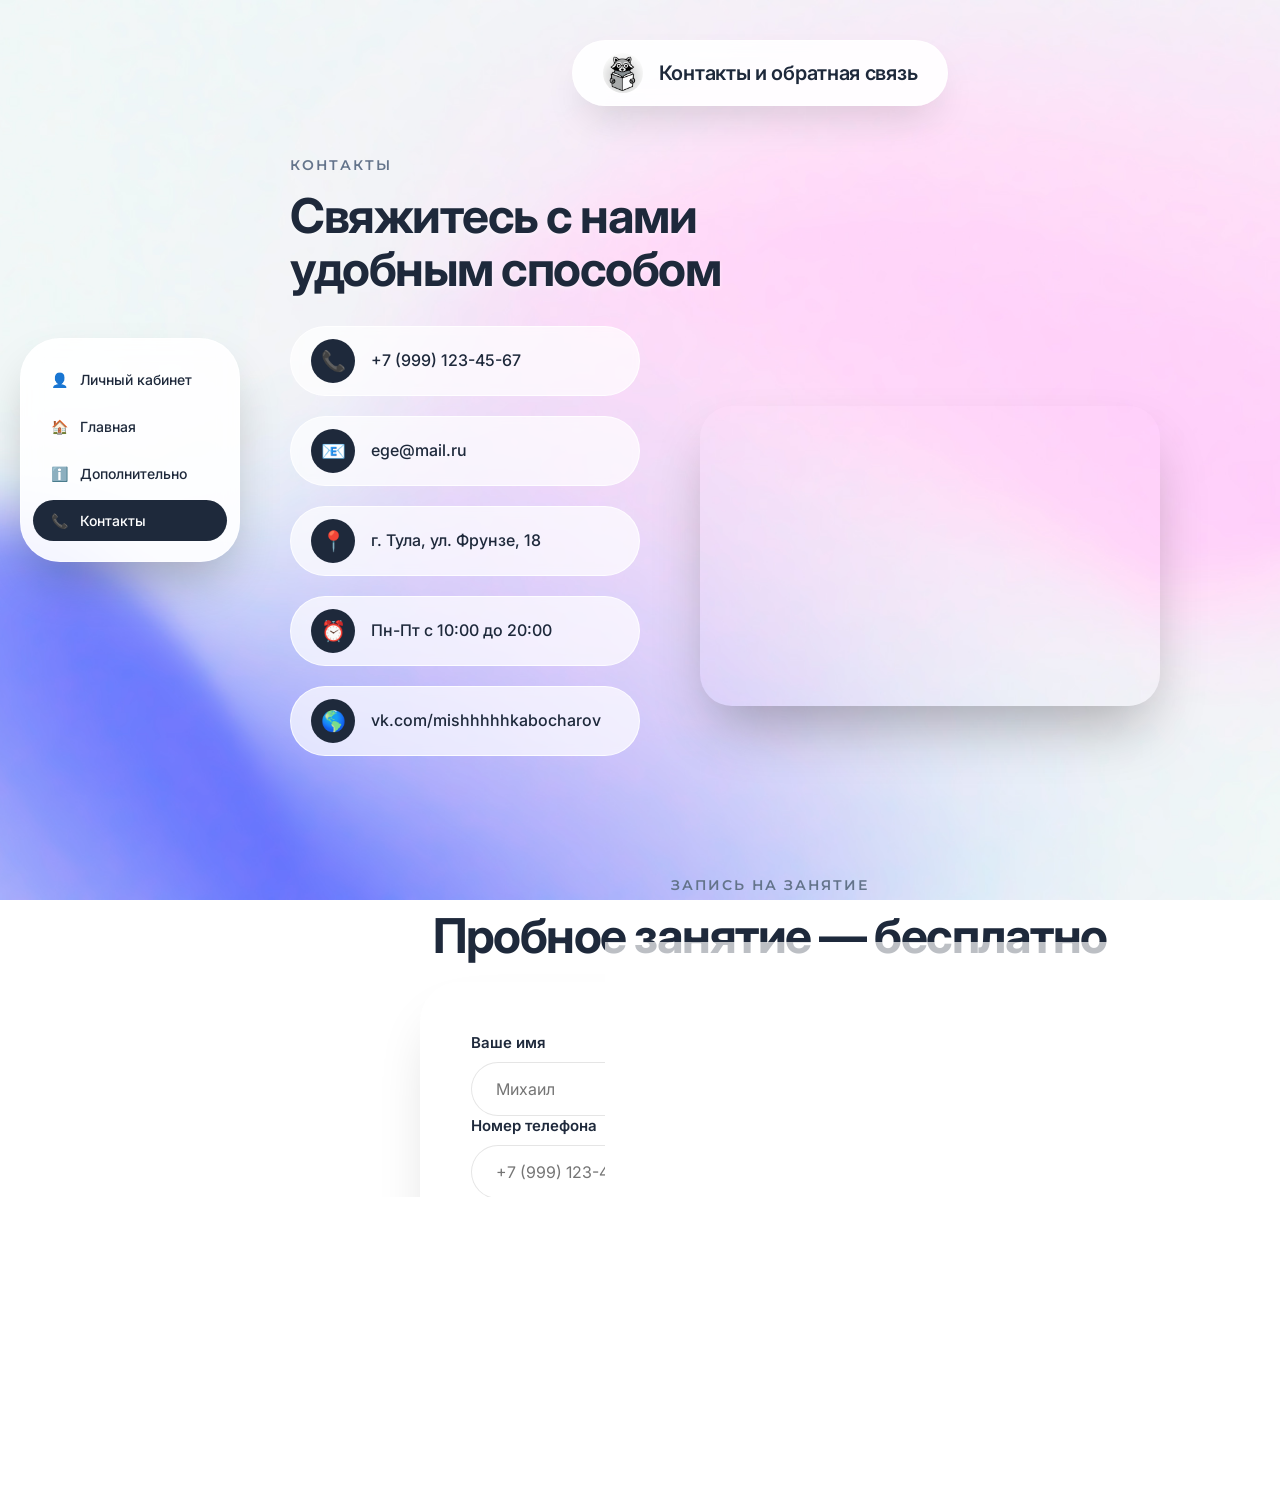
==== commit e9250ea7: "Update contacts.html" ====
--- a/contacts.html
+++ b/contacts.html
@@ -83,10 +83,10 @@
                 <div class="form-group">
                     <label>Дата и время занятия</label>
                     <select name="city" id="city">
-                        <option value="1" selected>1 марта, 13:40</option>
-                        <option value="2">1 марта, 15:00</option>
-                        <option value="3">2 марта, 13:40</option>
-                        <option value="4">3 марта, 15:00</option>
+                        <option value="1" selected>18 марта, 13:40</option>
+                        <option value="2">18 марта, 15:00</option>
+                        <option value="3">20 марта, 13:40</option>
+                        <option value="4">23 марта, 15:00</option>
                     </select>
                 </div>
                 
--- a/style.css
+++ b/style.css
@@ -410,7 +410,7 @@
 
 .contacts-photo {
     flex: 1;
-    max-width: 700px;
+    max-width: 500px;
     position: relative;
     left: -90px;
     top: 250px;
@@ -902,8 +902,6 @@
     opacity: 0.8;
     font-style: italic;
 }
-
-/* ===== ЛАБОРАТОРНЫЕ РАБОТЫ ===== */
 
 /* ===== ДОПОЛНИТЕЛЬНАЯ ИНФОРМАЦИЯ ===== */
 .info-grid {
@@ -1852,116 +1850,3 @@
         font-size: 18px;
     }
 }
-
-/* ===== ЯНДЕКС КАРТА ===== */
-/* Улучшенные стили для карты на всех устройствах */
-.contacts-photo .photo {
-    width: 100%;
-    border-radius: 24px;
-    overflow: hidden;
-    box-shadow: 0 30px 60px -15px rgba(0, 0, 0, 0.3);
-    background: #f0f0f0; /* Цвет фона на время загрузки */
-    min-height: 300px; /* Минимальная высота для карты */
-}
-
-.contacts-photo .photo iframe,
-.contacts-photo .photo ymaps {
-    width: 100% !important;
-    height: 100% !important;
-    min-height: 350px;
-    display: block;
-    border: none;
-    border-radius: 24px;
-}
-
-/* Мобильная версия для карты */
-@media (max-width: 768px) {
-    #contacts {
-        flex-direction: column;
-        gap: 25px;
-    }
-    
-    .contacts-content {
-        width: 100%;
-        order: 1; /* Текст сверху */
-    }
-    
-    .contacts-photo {
-        width: 100%;
-        max-width: 100%;
-        left: 0;
-        top: 0;
-        order: 2; /* Карта снизу */
-        margin-top: 20px;
-    }
-    
-    .contacts-photo .photo {
-        width: 100%;
-        min-height: 300px;
-        border-radius: 20px;
-    }
-    
-    .contacts-photo .photo iframe,
-    .contacts-photo .photo ymaps {
-        min-height: 300px;
-        border-radius: 20px;
-    }
-    
-    /* Убеждаемся, что карта видна */
-    .contacts-photo::after {
-        display: none;
-    }
-    
-    .contacts-photo iframe {
-        opacity: 1 !important;
-        visibility: visible !important;
-        display: block !important;
-        pointer-events: auto; /* Включаем взаимодействие с картой */
-    }
-}
-
-@media (max-width: 480px) {
-    .contacts-photo .photo {
-        min-height: 250px;
-    }
-    
-    .contacts-photo .photo iframe,
-    .contacts-photo .photo ymaps {
-        min-height: 250px;
-    }
-}
-
-/* Исправление для очень маленьких экранов */
-@media (max-width: 320px) {
-    .contacts-photo .photo {
-        min-height: 200px;
-    }
-    
-    .contacts-photo .photo iframe,
-    .contacts-photo .photo ymaps {
-        min-height: 200px;
-    }
-}
-
-/* Дополнительные стили для гарантированного отображения карты */
-[class*="ymaps"] {
-    width: 100% !important;
-}
-
-.contacts-photo {
-    position: relative;
-    z-index: 1;
-}
-
-/* Убираем лишние стили из отладки */
-@media (max-width: 768px) {
-    /* Удаляем старые отладочные стили */
-    .contacts-photo::after {
-        display: none;
-    }
-}
-
-
-
-
-
